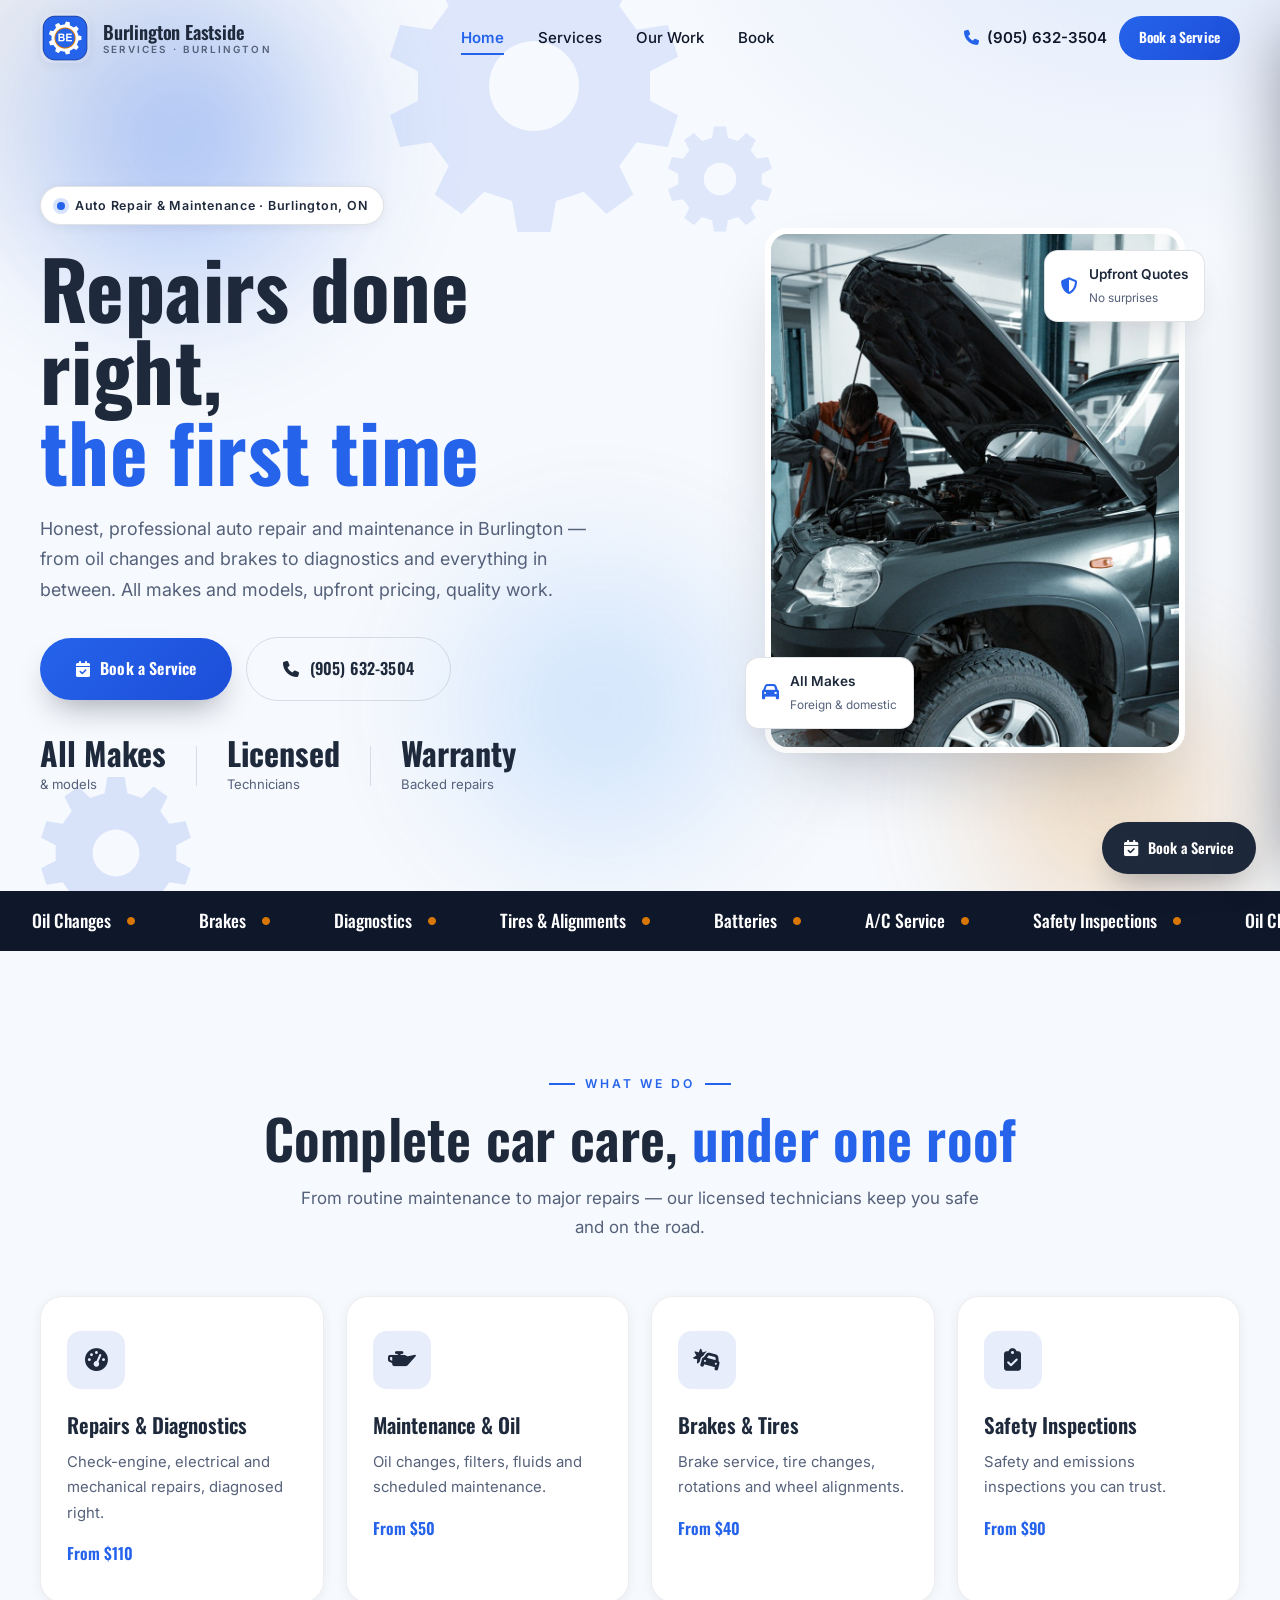
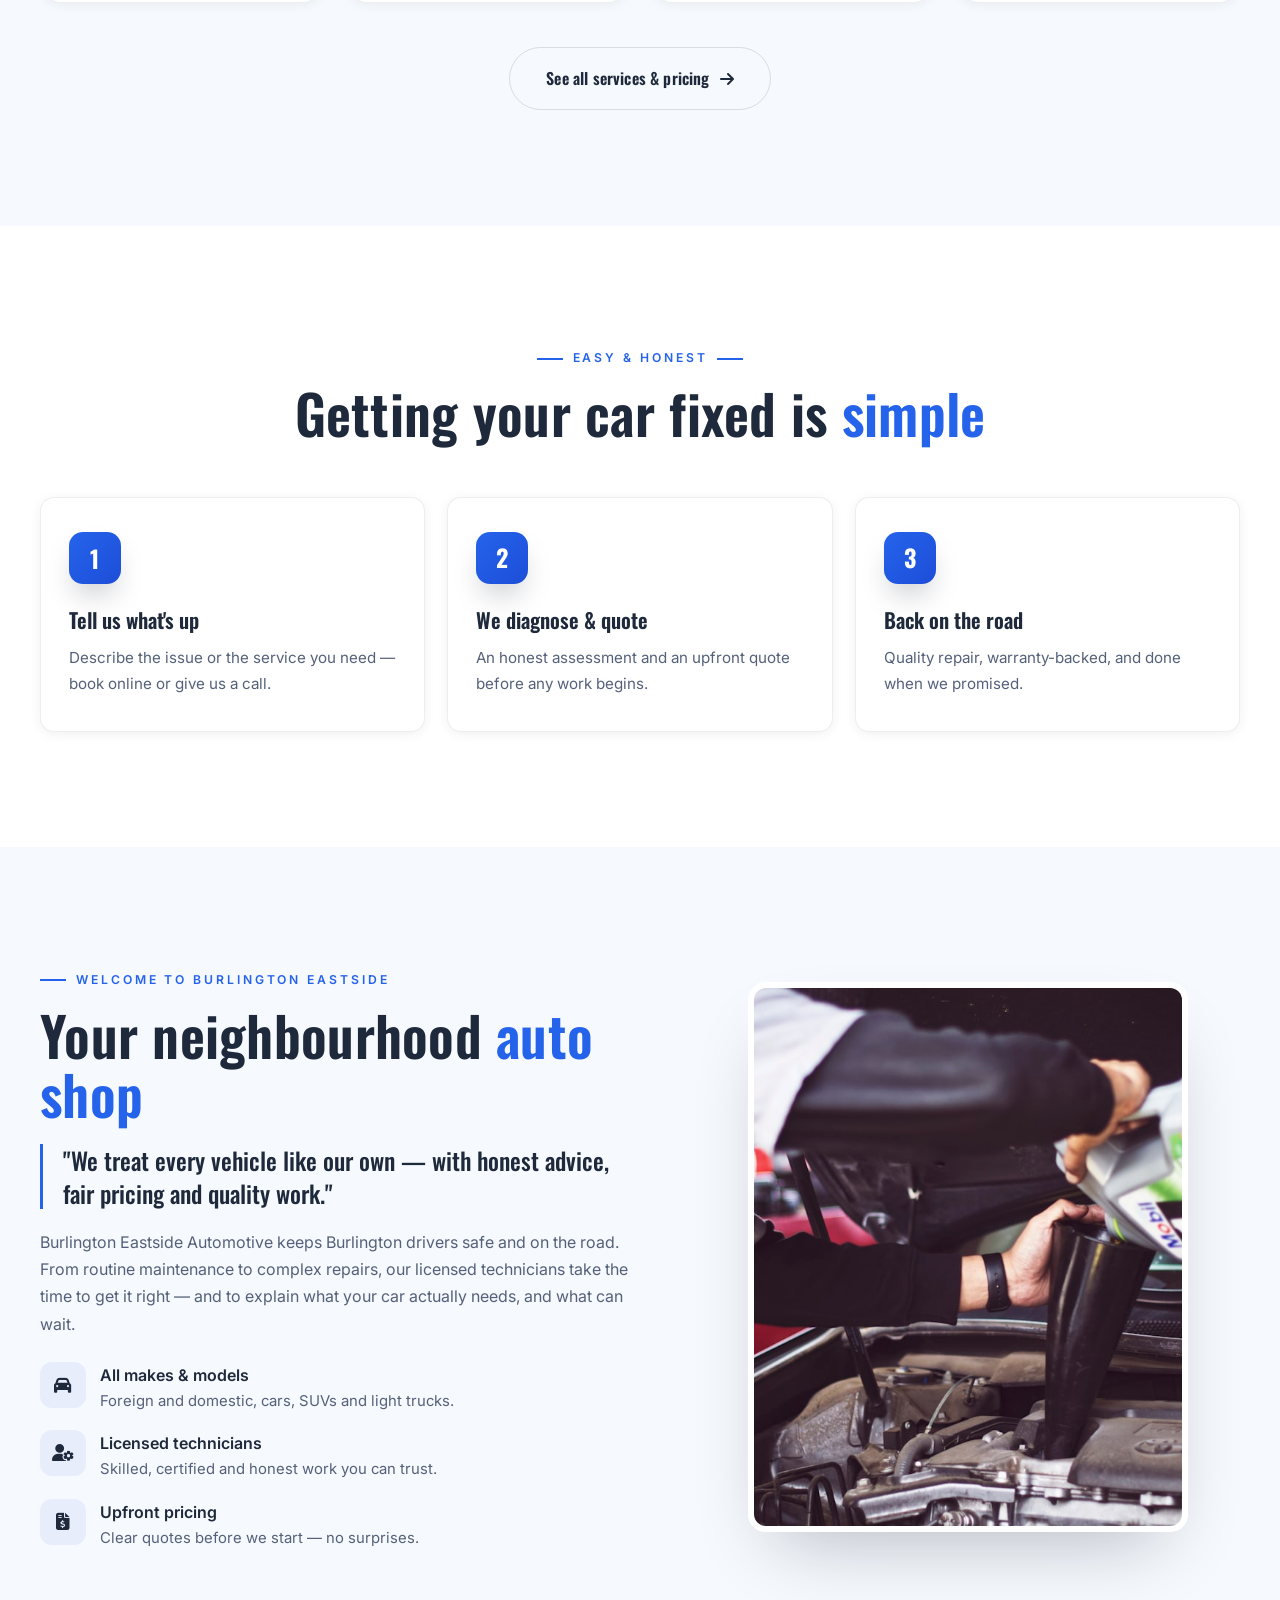
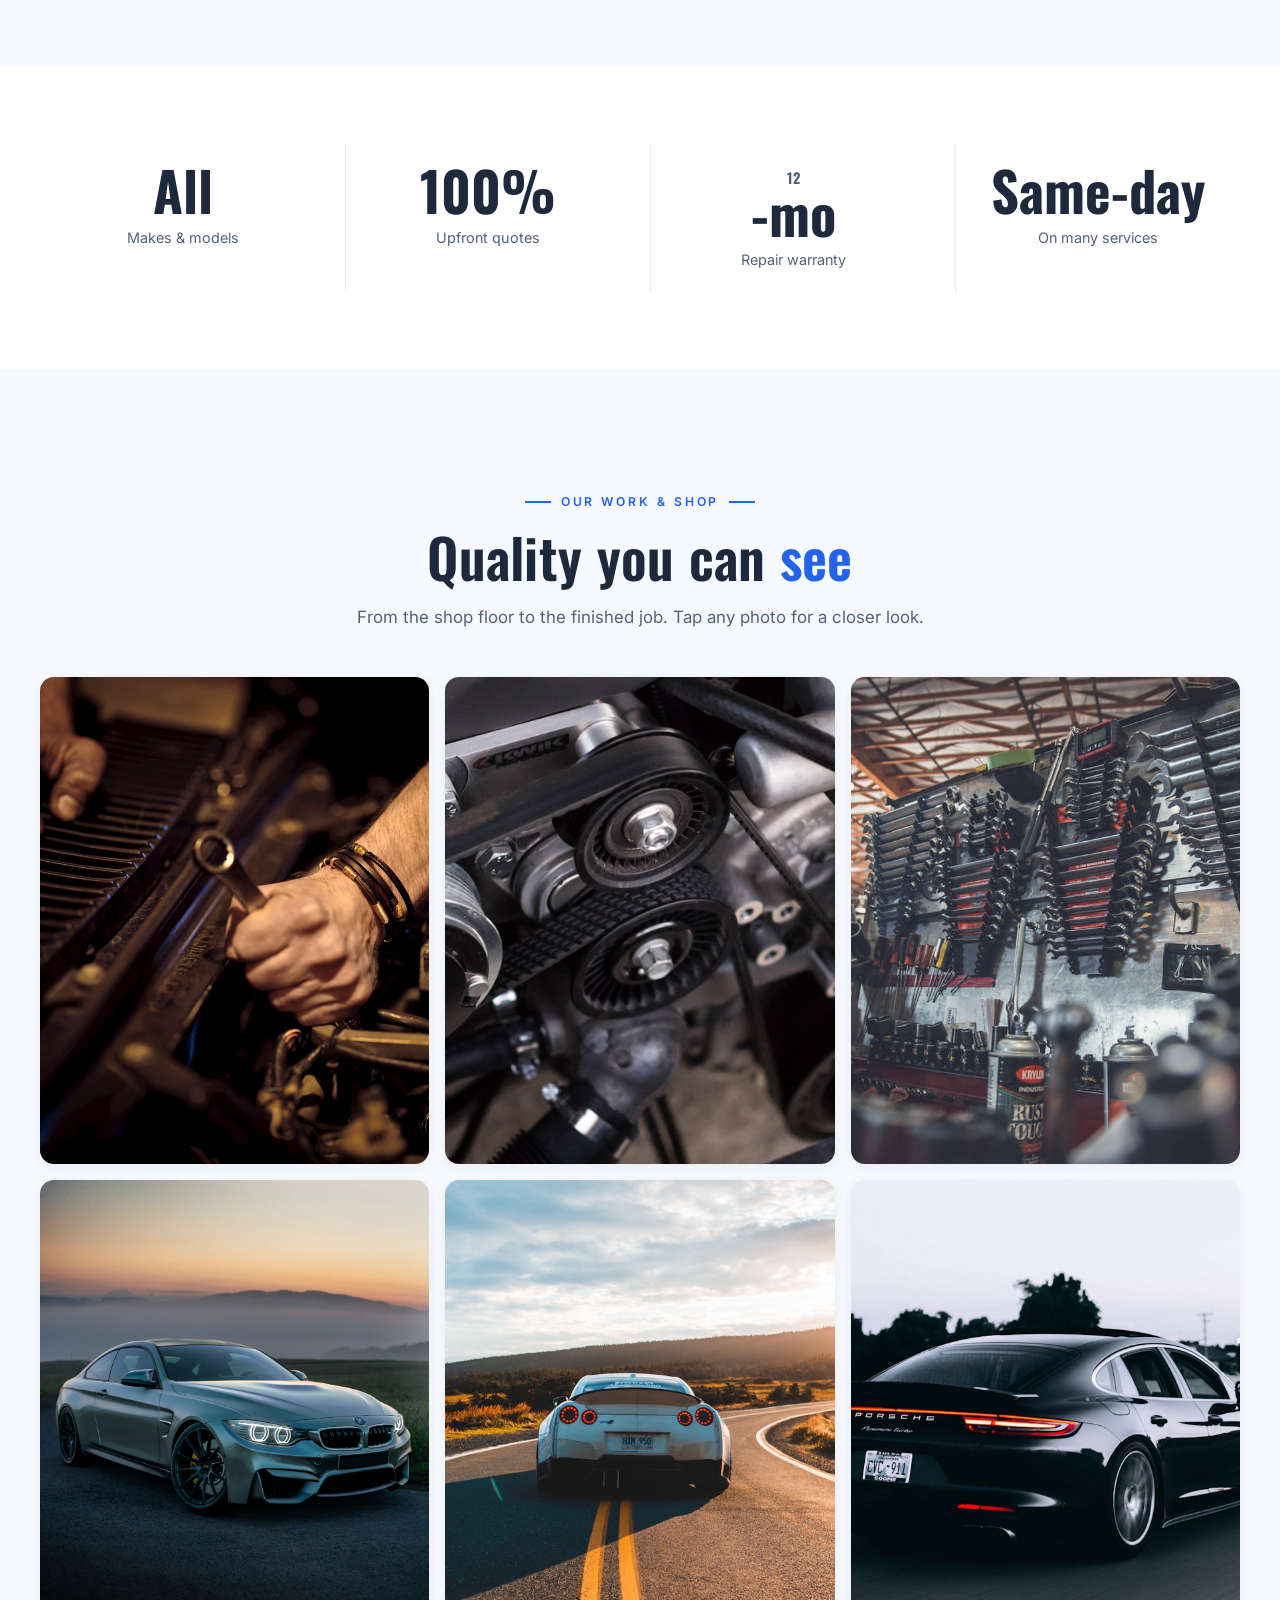
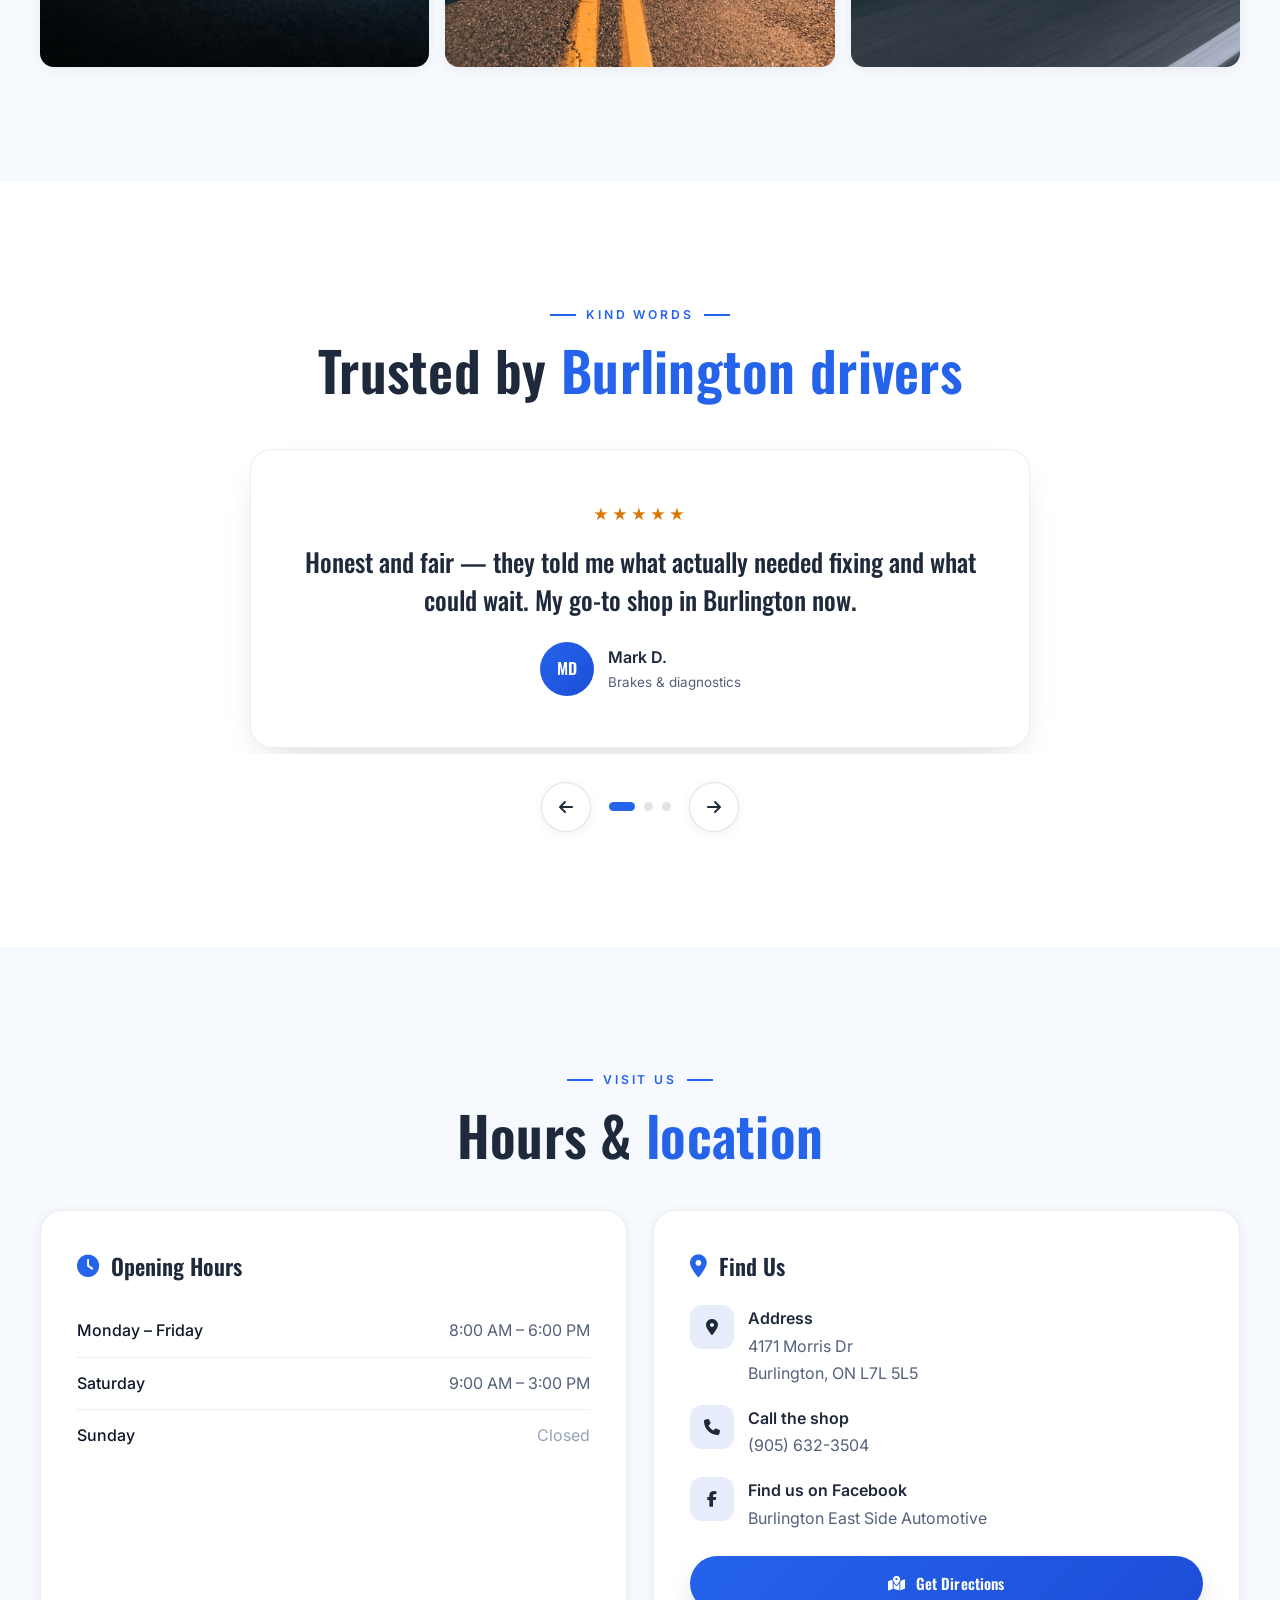
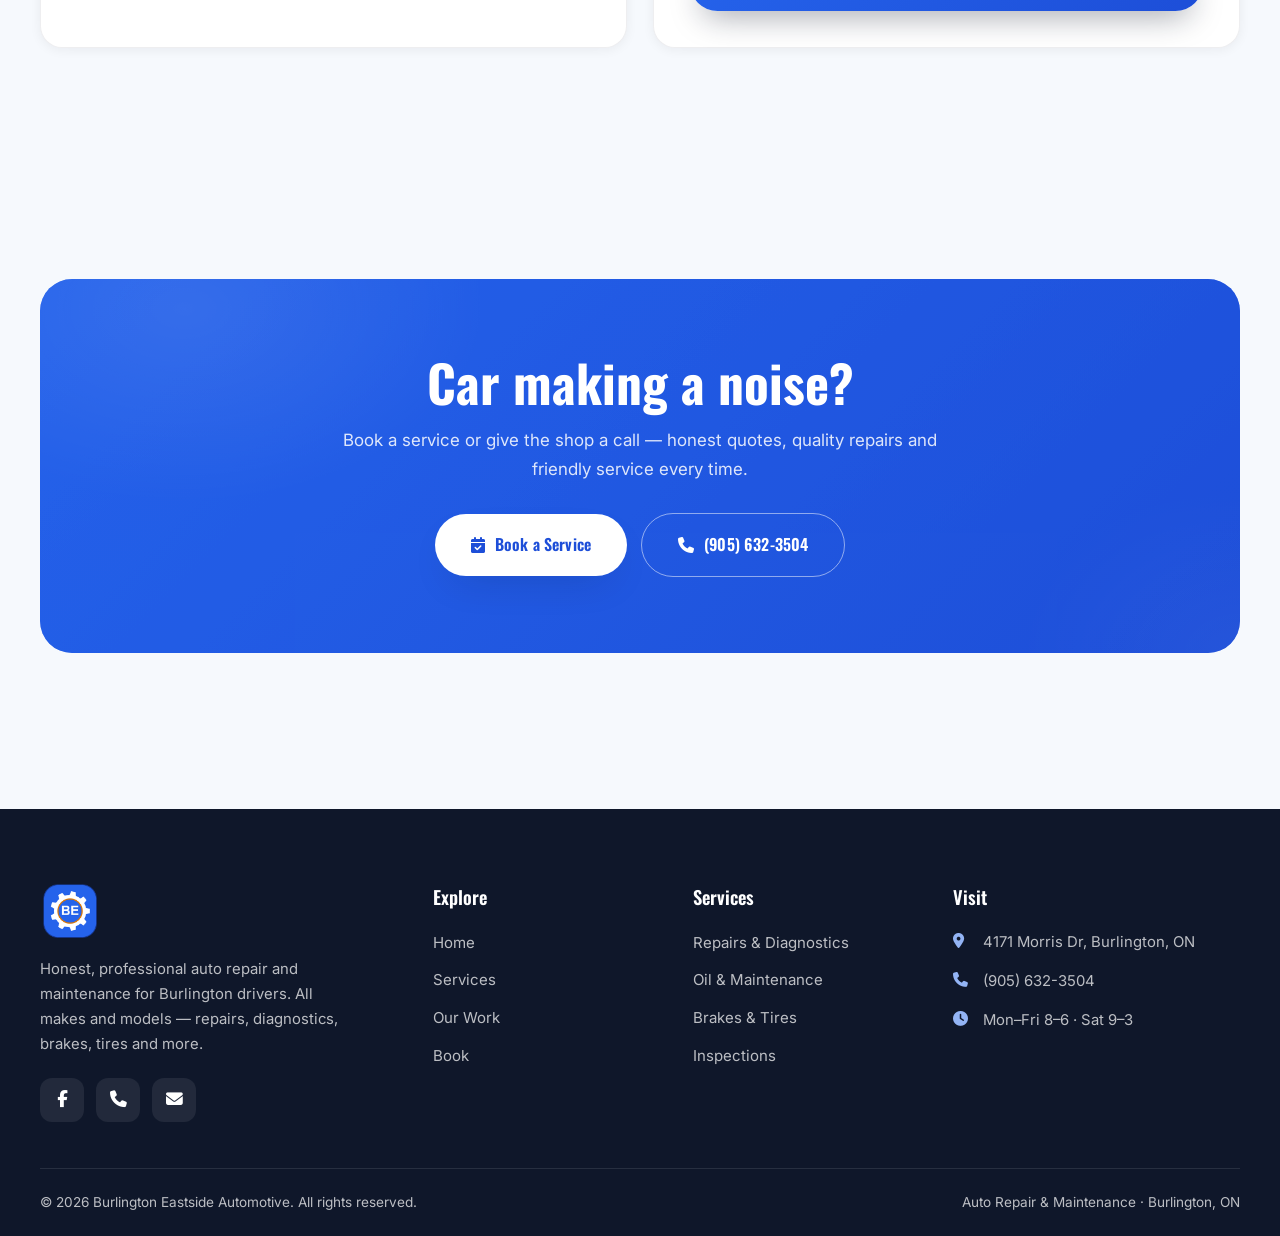
==== index.html @ 75ba28bd "Burlington-Eastside-Automotive: website (CSS animation + ambient background)" ====
<!DOCTYPE html>
<html lang="en">
<head>
  <meta charset="UTF-8" />
  <meta name="viewport" content="width=device-width, initial-scale=1.0" />
  <title>Burlington Eastside Automotive | Auto Repair &amp; Maintenance in Burlington, ON</title>
  <meta name="description" content="Burlington Eastside Automotive — honest, professional auto repair and maintenance in Burlington, ON. Oil changes, brakes, diagnostics, tires, alignments and more. All makes & models. Call (905) 632-3504." />
  <meta name="theme-color" content="#2563EB" />
  <meta property="og:type" content="website" />
  <meta property="og:site_name" content="Burlington Eastside Automotive" />
  <meta property="og:title" content="Burlington Eastside Automotive | Auto Repair in Burlington, ON" />
  <meta property="og:description" content="Honest auto repair & maintenance in Burlington — repairs, diagnostics, brakes, tires and more. All makes & models." />

  <link rel="icon" type="image/svg+xml" href="assets/favicon.svg" />
  <link rel="preconnect" href="https://fonts.googleapis.com" />
  <link rel="preconnect" href="https://fonts.gstatic.com" crossorigin />
  <link href="https://fonts.googleapis.com/css2?family=Oswald:wght@500;600;700&family=Inter:wght@400;500;600&display=swap" rel="stylesheet" />
  <link rel="stylesheet" href="https://cdnjs.cloudflare.com/ajax/libs/font-awesome/6.5.1/css/all.min.css" />
  <link rel="stylesheet" href="css/styles.css" />

  <script type="application/ld+json">
  {
    "@context": "https://schema.org",
    "@type": "AutoRepair",
    "name": "Burlington Eastside Automotive",
    "description": "Honest, professional auto repair and maintenance in Burlington — repairs, diagnostics, brakes, tires, oil changes and more. All makes & models.",
    "priceRange": "$$",
    "telephone": "+1-905-632-3504",
    "email": "info@burlingtoneastsideauto.ca",
    "address": { "@type": "PostalAddress", "streetAddress": "4171 Morris Dr", "addressLocality": "Burlington", "addressRegion": "ON", "postalCode": "L7L 5L5", "addressCountry": "CA" },
    "areaServed": "Burlington",
    "sameAs": ["https://www.facebook.com/p/Burlington-East-Side-Automotive-100069459742204/"]
  }
  </script>
</head>
<body>

  <!-- ============ HEADER ============ -->
  <header class="site-header" id="header">
    <div class="container nav">
      <a href="index.html" class="brand" aria-label="Burlington Eastside Automotive home">
        <img src="assets/logo-mark.png" alt="Burlington Eastside Automotive" class="brand-logo" />
        <span class="brand-name"><b>Burlington Eastside</b><small>Services · Burlington</small></span>
      </a>
      <nav class="nav-links" aria-label="Primary">
        <a href="index.html" class="active">Home</a>
        <a href="services.html">Services</a>
        <a href="index.html#gallery">Our Work</a>
        <a href="book.html">Book</a>
      </nav>
      <div class="nav-actions">
        <a href="tel:+19056323504" class="nav-phone"><i class="fa-solid fa-phone"></i> (905) 632-3504</a>
        <a href="book.html#quote" class="btn btn--sm">Book a Service</a>
        <button class="menu-toggle" id="menuToggle" aria-label="Open menu"><i class="fa-solid fa-bars"></i></button>
      </div>
    </div>
  </header>

  <!-- ============ MOBILE DRAWER ============ -->
  <div class="scrim" id="scrim"></div>
  <aside class="mobile-drawer" id="drawer" aria-label="Mobile menu">
    <div class="drawer-head">
      <img src="assets/logo-mark.png" alt="Burlington Eastside Automotive" style="height:44px;border-radius:10px" />
      <button class="drawer-close" id="drawerClose" aria-label="Close menu"><i class="fa-solid fa-xmark"></i></button>
    </div>
    <nav>
      <a href="index.html" class="active">Home <i class="fa-solid fa-chevron-right"></i></a>
      <a href="services.html">Services <i class="fa-solid fa-chevron-right"></i></a>
      <a href="index.html#gallery">Our Work <i class="fa-solid fa-chevron-right"></i></a>
      <a href="book.html">Book <i class="fa-solid fa-chevron-right"></i></a>
    </nav>
    <div class="drawer-cta">
      <a href="book.html#quote" class="btn btn--block">Book a Service</a>
      <a href="tel:+19056323504" class="btn btn--ghost btn--block"><i class="fa-solid fa-phone"></i> Call the Shop</a>
    </div>
    <div class="drawer-contact">
      <a href="tel:+19056323504"><i class="fa-solid fa-phone"></i> (905) 632-3504</a>
      <span><i class="fa-solid fa-location-dot"></i> 4171 Morris Dr, Burlington</span>
    </div>
  </aside>

  <!-- ============ HERO ============ -->
  <section class="hero">
    <div class="hero-bg" aria-hidden="true">
      <span class="ambient-blob b1"></span>
      <span class="ambient-blob b2"></span>
      <span class="ambient-blob b3"></span>
      <img class="ambient-gear g1" data-spin="20" src="assets/gear.svg" alt="" />
      <img class="ambient-gear g2" data-spin="-14" src="assets/gear.svg" alt="" />
      <img class="ambient-gear g3" data-spin="11" src="assets/gear.svg" alt="" />
    </div>
    <div class="container hero-grid">
      <div class="hero-content">
        <span class="hero-badge reveal"><span class="dot"></span> Auto Repair &amp; Maintenance · Burlington, ON</span>
        <h1 class="hero-title reveal d1">Repairs done right,<br/><em>the first time</em></h1>
        <p class="hero-sub reveal d2">Honest, professional auto repair and maintenance in Burlington — from oil changes and brakes to diagnostics and everything in between. All makes and models, upfront pricing, quality work.</p>
        <div class="hero-ctas reveal d3">
          <a href="book.html#quote" class="btn btn--lg"><i class="fa-solid fa-calendar-check"></i> Book a Service</a>
          <a href="tel:+19056323504" class="btn btn--ghost btn--lg"><i class="fa-solid fa-phone"></i> (905) 632-3504</a>
        </div>
        <div class="hero-meta reveal d4">
          <div class="m"><b>All Makes</b><span>&amp; models</span></div>
          <div class="divider"></div>
          <div class="m"><b>Licensed</b><span>Technicians</span></div>
          <div class="divider"></div>
          <div class="m"><b>Warranty</b><span>Backed repairs</span></div>
        </div>
      </div>
      <div class="hero-visual" id="heroVisual">
        <div class="hero-photo-wrap">
          <div class="hero-photo"><img src="assets/photos/hero.jpg" alt="Technician servicing a vehicle at Burlington Eastside Automotive" data-zoom /></div>
          <div class="hero-tag t1"><i class="fa-solid fa-shield-halved"></i><div><b>Upfront Quotes</b><small>No surprises</small></div></div>
          <div class="hero-tag t2"><i class="fa-solid fa-car"></i><div><b>All Makes</b><small>Foreign &amp; domestic</small></div></div>
        </div>
      </div>
    </div>
  </section>

  <!-- ============ MARQUEE ============ -->
  <div class="marquee" aria-hidden="true">
    <div class="marquee-track">
      <span class="marquee-item">Oil Changes <i class="fa-solid fa-circle"></i></span>
      <span class="marquee-item">Brakes <i class="fa-solid fa-circle"></i></span>
      <span class="marquee-item">Diagnostics <i class="fa-solid fa-circle"></i></span>
      <span class="marquee-item">Tires &amp; Alignments <i class="fa-solid fa-circle"></i></span>
      <span class="marquee-item">Batteries <i class="fa-solid fa-circle"></i></span>
      <span class="marquee-item">A/C Service <i class="fa-solid fa-circle"></i></span>
      <span class="marquee-item">Safety Inspections <i class="fa-solid fa-circle"></i></span>
      <span class="marquee-item">Oil Changes <i class="fa-solid fa-circle"></i></span>
      <span class="marquee-item">Brakes <i class="fa-solid fa-circle"></i></span>
      <span class="marquee-item">Diagnostics <i class="fa-solid fa-circle"></i></span>
      <span class="marquee-item">Tires &amp; Alignments <i class="fa-solid fa-circle"></i></span>
      <span class="marquee-item">Batteries <i class="fa-solid fa-circle"></i></span>
      <span class="marquee-item">A/C Service <i class="fa-solid fa-circle"></i></span>
      <span class="marquee-item">Safety Inspections <i class="fa-solid fa-circle"></i></span>
    </div>
  </div>

  <!-- ============ SERVICES TEASER ============ -->
  <section class="section" id="services">
    <div class="container center">
      <span class="eyebrow eyebrow--center reveal">What We Do</span>
      <h2 class="section-title reveal d1">Complete car care, <em>under one roof</em></h2>
      <p class="section-lead reveal d2">From routine maintenance to major repairs — our licensed technicians keep you safe and on the road.</p>
    </div>
    <div class="container">
      <div class="feat-grid">
        <div class="feat-card reveal d1"><div class="ic"><i class="fa-solid fa-gauge-high"></i></div><h3>Repairs &amp; Diagnostics</h3><p>Check-engine, electrical and mechanical repairs, diagnosed right.</p><span class="from">From $110</span></div>
        <div class="feat-card reveal d2"><div class="ic"><i class="fa-solid fa-oil-can"></i></div><h3>Maintenance &amp; Oil</h3><p>Oil changes, filters, fluids and scheduled maintenance.</p><span class="from">From $50</span></div>
        <div class="feat-card reveal d3"><div class="ic"><i class="fa-solid fa-car-burst"></i></div><h3>Brakes &amp; Tires</h3><p>Brake service, tire changes, rotations and wheel alignments.</p><span class="from">From $40</span></div>
        <div class="feat-card reveal d4"><div class="ic"><i class="fa-solid fa-clipboard-check"></i></div><h3>Safety Inspections</h3><p>Safety and emissions inspections you can trust.</p><span class="from">From $90</span></div>
      </div>
      <div class="center" style="margin-top:44px"><a href="services.html" class="btn btn--ghost btn--lg reveal">See all services &amp; pricing <i class="fa-solid fa-arrow-right"></i></a></div>
    </div>
  </section>

  <!-- ============ HOW IT WORKS ============ -->
  <section class="section section--alt" id="how">
    <div class="container center">
      <span class="eyebrow eyebrow--center reveal">Easy &amp; Honest</span>
      <h2 class="section-title reveal d1">Getting your car fixed is <em>simple</em></h2>
    </div>
    <div class="container">
      <div class="steps">
        <div class="step reveal d1"><div class="step-num">1</div><h3>Tell us what's up</h3><p>Describe the issue or the service you need — book online or give us a call.</p></div>
        <div class="step reveal d2"><div class="step-num">2</div><h3>We diagnose &amp; quote</h3><p>An honest assessment and an upfront quote before any work begins.</p></div>
        <div class="step reveal d3"><div class="step-num">3</div><h3>Back on the road</h3><p>Quality repair, warranty-backed, and done when we promised.</p></div>
      </div>
    </div>
  </section>

  <!-- ============ ABOUT ============ -->
  <section class="section" id="about">
    <div class="container story-grid">
      <div class="story-text">
        <span class="eyebrow reveal">Welcome To Burlington Eastside</span>
        <h2 class="section-title reveal d1">Your neighbourhood <em>auto shop</em></h2>
        <p class="story-quote reveal d2">"We treat every vehicle like our own — with honest advice, fair pricing and quality work."</p>
        <p class="reveal d2" style="color:var(--ink-soft)">Burlington Eastside Automotive keeps Burlington drivers safe and on the road. From routine maintenance to complex repairs, our licensed technicians take the time to get it right — and to explain what your car actually needs, and what can wait.</p>
        <div class="story-features">
          <div class="story-feature reveal d1"><span class="ic"><i class="fa-solid fa-car"></i></span><div><b>All makes &amp; models</b><p>Foreign and domestic, cars, SUVs and light trucks.</p></div></div>
          <div class="story-feature reveal d2"><span class="ic"><i class="fa-solid fa-user-gear"></i></span><div><b>Licensed technicians</b><p>Skilled, certified and honest work you can trust.</p></div></div>
          <div class="story-feature reveal d3"><span class="ic"><i class="fa-solid fa-file-invoice-dollar"></i></span><div><b>Upfront pricing</b><p>Clear quotes before we start — no surprises.</p></div></div>
        </div>
      </div>
      <div class="story-collage reveal-scale">
        <div class="story-media"><img src="assets/photos/about.jpg" alt="Oil and fluid service at Burlington Eastside" data-parallax="22" /></div>
      </div>
    </div>
  </section>

  <!-- ============ TRUST STATS ============ -->
  <section class="section--tight section--alt">
    <div class="container">
      <div class="stats">
        <div class="stat reveal d1"><b>All</b><span>Makes &amp; models</span></div>
        <div class="stat reveal d2"><b>100%</b><span>Upfront quotes</span></div>
        <div class="stat reveal d3"><b><span data-count="12">0</span>-mo</b><span>Repair warranty</span></div>
        <div class="stat reveal d4"><b>Same-day</b><span>On many services</span></div>
      </div>
    </div>
  </section>

  <!-- ============ GALLERY ============ -->
  <section class="section" id="gallery">
    <div class="container center">
      <span class="eyebrow eyebrow--center reveal">Our Work &amp; Shop</span>
      <h2 class="section-title reveal d1">Quality you can <em>see</em></h2>
      <p class="section-lead reveal d2">From the shop floor to the finished job. Tap any photo for a closer look.</p>
    </div>
    <div class="container">
      <div class="gallery reveal">
        <div class="gal-item" data-cap="Repairs &amp; service done right"><img src="assets/photos/g1.jpg" alt="Mechanic repairing an engine" /><span class="gal-cap">Repairs &amp; Service</span></div>
        <div class="gal-item" data-cap="Precision diagnostics"><img src="assets/photos/g2.jpg" alt="Engine diagnostics" /><span class="gal-cap">Diagnostics</span></div>
        <div class="gal-item" data-cap="Quality parts &amp; components"><img src="assets/photos/g3.jpg" alt="Auto parts" /><span class="gal-cap">Quality Parts</span></div>
        <div class="gal-item" data-cap="Ready for pickup"><img src="assets/photos/g4.jpg" alt="Serviced car ready for pickup" /><span class="gal-cap">Ready for Pickup</span></div>
        <div class="gal-item" data-cap="Back on the road, safely"><img src="assets/photos/g5.jpg" alt="Car back on the road" /><span class="gal-cap">Back on the Road</span></div>
        <div class="gal-item" data-cap="All makes &amp; models welcome"><img src="assets/photos/g6.jpg" alt="Serviced vehicle" /><span class="gal-cap">All Makes &amp; Models</span></div>
      </div>
    </div>
  </section>

  <!-- ============ TESTIMONIALS ============ -->
  <section class="section section--alt testimonials" id="reviews">
    <div class="container center">
      <span class="eyebrow eyebrow--center reveal">Kind Words</span>
      <h2 class="section-title reveal d1">Trusted by <em>Burlington drivers</em></h2>
    </div>
    <div class="container">
      <div class="tst-viewport">
        <div class="tst-track" id="tstTrack">
          <div class="tst-slide"><div class="tst-card">
            <div class="tst-stars">★★★★★</div>
            <p class="tst-text">Honest and fair — they told me what actually needed fixing and what could wait. My go-to shop in Burlington now.</p>
            <div class="tst-author"><div class="tst-avatar">MD</div><div class="who"><b>Mark D.</b><span>Brakes &amp; diagnostics</span></div></div>
          </div></div>
          <div class="tst-slide"><div class="tst-card">
            <div class="tst-stars">★★★★★</div>
            <p class="tst-text">Fast, professional and reasonably priced. Fixed my brakes the same day and explained everything clearly. Highly recommend Baje.</p>
            <div class="tst-author"><div class="tst-avatar">PS</div><div class="who"><b>Priya S.</b><span>Brake service</span></div></div>
          </div></div>
          <div class="tst-slide"><div class="tst-card">
            <div class="tst-stars">★★★★★</div>
            <p class="tst-text">Finally a mechanic I trust. Clear quotes, quality work and no surprises on the bill. Won't take my car anywhere else.</p>
            <div class="tst-author"><div class="tst-avatar">TR</div><div class="who"><b>Tom R.</b><span>Maintenance</span></div></div>
          </div></div>
        </div>
      </div>
      <div class="tst-controls">
        <button class="tst-arrow" id="tstPrev" aria-label="Previous review"><i class="fa-solid fa-arrow-left"></i></button>
        <div class="tst-dots" id="tstDots"></div>
        <button class="tst-arrow" id="tstNext" aria-label="Next review"><i class="fa-solid fa-arrow-right"></i></button>
      </div>
    </div>
  </section>

  <!-- ============ HOURS & LOCATION ============ -->
  <section class="section" id="visit">
    <div class="container center">
      <span class="eyebrow eyebrow--center reveal">Visit Us</span>
      <h2 class="section-title reveal d1">Hours &amp; <em>location</em></h2>
    </div>
    <div class="container">
      <div class="hours-grid">
        <div class="hours-card reveal">
          <h3><i class="fa-solid fa-clock"></i> Opening Hours</h3>
          <div class="hours-row"><span class="d">Monday – Friday</span><span class="h">8:00 AM – 6:00 PM</span></div>
          <div class="hours-row"><span class="d">Saturday</span><span class="h">9:00 AM – 3:00 PM</span></div>
          <div class="hours-row"><span class="d">Sunday</span><span class="h closed">Closed</span></div>
        </div>
        <div class="hours-card reveal d1">
          <h3><i class="fa-solid fa-location-dot"></i> Find Us</h3>
          <div class="info-list">
            <div class="info-row"><span class="ic"><i class="fa-solid fa-location-dot"></i></span><div><b>Address</b><span>4171 Morris Dr<br/>Burlington, ON L7L 5L5</span></div></div>
            <div class="info-row"><span class="ic"><i class="fa-solid fa-phone"></i></span><div><b>Call the shop</b><a href="tel:+19056323504">(905) 632-3504</a></div></div>
            <div class="info-row"><span class="ic"><i class="fa-brands fa-facebook-f"></i></span><div><b>Find us on Facebook</b><a href="https://www.facebook.com/p/Burlington-East-Side-Automotive-100069459742204/" target="_blank" rel="noopener">Burlington East Side Automotive</a></div></div>
          </div>
          <a href="https://www.google.com/maps/search/?api=1&query=4171+Morris+Dr+Burlington+ON" target="_blank" rel="noopener" class="btn btn--block" style="margin-top:24px"><i class="fa-solid fa-map-location-dot"></i> Get Directions</a>
        </div>
      </div>
    </div>
  </section>

  <!-- ============ CTA ============ -->
  <section class="section">
    <div class="container">
      <div class="cta-band reveal-scale">
        <h2>Car making a noise?</h2>
        <p>Book a service or give the shop a call — honest quotes, quality repairs and friendly service every time.</p>
        <div class="hero-ctas">
          <a href="book.html#quote" class="btn btn--white btn--lg"><i class="fa-solid fa-calendar-check"></i> Book a Service</a>
          <a href="tel:+19056323504" class="btn btn--ghost btn--lg" style="border-color:rgba(255,255,255,0.5);color:#fff"><i class="fa-solid fa-phone"></i> (905) 632-3504</a>
        </div>
      </div>
    </div>
  </section>

  <!-- ============ FOOTER ============ -->
  <footer class="footer">
    <div class="container">
      <div class="footer-top">
        <div class="footer-brand">
          <img src="assets/logo-mark.png" alt="Burlington Eastside Automotive" class="brand-logo-f" />
          <p>Honest, professional auto repair and maintenance for Burlington drivers. All makes and models — repairs, diagnostics, brakes, tires and more.</p>
          <div class="footer-social">
            <a href="https://www.facebook.com/p/Burlington-East-Side-Automotive-100069459742204/" target="_blank" rel="noopener" aria-label="Facebook"><i class="fa-brands fa-facebook-f"></i></a>
            <a href="tel:+19056323504" aria-label="Phone"><i class="fa-solid fa-phone"></i></a>
            <a href="mailto:info@burlingtoneastsideauto.ca" aria-label="Email"><i class="fa-solid fa-envelope"></i></a>
          </div>
        </div>
        <div>
          <h4>Explore</h4>
          <div class="footer-links"><a href="index.html">Home</a><a href="services.html">Services</a><a href="index.html#gallery">Our Work</a><a href="book.html">Book</a></div>
        </div>
        <div>
          <h4>Services</h4>
          <div class="footer-links"><a href="services.html">Repairs &amp; Diagnostics</a><a href="services.html">Oil &amp; Maintenance</a><a href="services.html">Brakes &amp; Tires</a><a href="services.html">Inspections</a></div>
        </div>
        <div>
          <h4>Visit</h4>
          <div class="footer-contact">
            <span><i class="fa-solid fa-location-dot"></i> 4171 Morris Dr, Burlington, ON</span>
            <a href="tel:+19056323504"><i class="fa-solid fa-phone"></i> (905) 632-3504</a>
            <span><i class="fa-solid fa-clock"></i> Mon–Fri 8–6 · Sat 9–3</span>
          </div>
        </div>
      </div>
      <div class="footer-bottom">
        <span>© <span data-year>2026</span> Burlington Eastside Automotive. All rights reserved.</span>
        <span>Auto Repair &amp; Maintenance · Burlington, ON</span>
      </div>
    </div>
  </footer>

  <!-- ============ LIGHTBOX ============ -->
  <div class="lightbox" id="lightbox" aria-hidden="true">
    <button class="lightbox-close" id="lbClose" aria-label="Close"><i class="fa-solid fa-xmark"></i></button>
    <button class="lightbox-nav prev" id="lbPrev" aria-label="Previous"><i class="fa-solid fa-chevron-left"></i></button>
    <button class="lightbox-nav next" id="lbNext" aria-label="Next"><i class="fa-solid fa-chevron-right"></i></button>
    <div><img id="lbImg" src="assets/photos/g1.jpg" alt="" /><div class="lightbox-cap" id="lbCap"></div></div>
  </div>

  <a href="book.html#quote" class="fab-cta" aria-label="Book a service"><i class="fa-solid fa-calendar-check"></i><span>Book a Service</span></a>
  <button class="to-top" id="toTop" aria-label="Back to top"><i class="fa-solid fa-arrow-up"></i></button>

  <script src="js/main.js"></script>
</body>
</html>
---- css/styles.css ----
/* ============================================================
   JAY'S HAIR CUT — Beauty & Barber (Burlington, ON)
   Clean navy & white design system — all pages
   ============================================================ */

:root {
  --bg: #F6F9FD;
  --bg-2: #FFFFFF;
  --surface: #FFFFFF;
  --surface-2: #EEF2F9;
  --line: rgba(15,23,42,0.12);
  --line-2: rgba(15,23,42,0.07);

  --navy: #1E293B;
  --navy-deep: #0F172A;
  --navy-bright: #2563EB;
  --navy-soft: #E7EDFB;
  --navy-grad: linear-gradient(135deg, #2563EB, #1D4ED8);

  --accent: #D97706; /* subtle brass for stars/premium touches */

  --white: #FFFFFF;
  --ink: #0F172A;
  --ink-soft: #55617A;

  --shadow-sm: 0 2px 12px rgba(15,23,42,0.06);
  --shadow-md: 0 16px 40px -18px rgba(15,23,42,0.22);
  --shadow-lg: 0 34px 72px -30px rgba(15,23,42,0.30);
  --shadow-navy: 0 16px 32px -12px rgba(15,23,42,0.4);

  --r-sm: 8px;
  --r-md: 14px;
  --r-lg: 22px;
  --r-xl: 32px;

  --font-display: "Poppins", system-ui, sans-serif;
  --font-body: "Inter", system-ui, -apple-system, sans-serif;

  --container: 1200px;
  --ease: cubic-bezier(0.22, 1, 0.36, 1);
}

*, *::before, *::after { box-sizing: border-box; margin: 0; padding: 0; }
html { scroll-behavior: smooth; -webkit-text-size-adjust: 100%; scroll-padding-top: 100px; }
body { font-family: var(--font-body); color: var(--ink); background: var(--bg); line-height: 1.7; overflow-x: hidden; -webkit-font-smoothing: antialiased; }
img, svg { display: block; max-width: 100%; }
a { color: inherit; text-decoration: none; }
button { font-family: inherit; cursor: pointer; border: none; background: none; }
ul { list-style: none; }
input, textarea, select, button { font-family: inherit; font-size: 1rem; color: inherit; }
::selection { background: var(--navy); color: #fff; }

body::before {
  content: ""; position: fixed; inset: 0; z-index: -2;
  background:
    radial-gradient(900px 620px at 90% -10%, rgba(37,99,235,0.10), transparent 55%),
    radial-gradient(720px 500px at 0% 2%, rgba(15,23,42,0.05), transparent 55%),
    var(--bg);
}

/* Layout */
.container { width: min(100% - 44px, var(--container)); margin-inline: auto; }
.section { padding: clamp(72px, 9vw, 132px) 0; position: relative; }
.section--tight { padding: clamp(50px, 6vw, 88px) 0; }
.section--alt { background: var(--bg-2); }
.center { text-align: center; }

/* Type helpers */
.eyebrow { display: inline-flex; align-items: center; gap: 10px; font-size: 0.76rem; font-weight: 600; letter-spacing: 0.24em; text-transform: uppercase; color: var(--navy-bright); }
.eyebrow::before { content: ""; width: 26px; height: 2px; background: var(--navy-bright); }
.eyebrow--center { justify-content: center; }
.eyebrow--center::after { content: ""; width: 26px; height: 2px; background: var(--navy-bright); }
.section-title { font-family: var(--font-display); font-weight: 600; letter-spacing: -0.01em; color: var(--navy); font-size: clamp(2.1rem, 4.6vw, 3.4rem); line-height: 1.1; margin: 14px 0 0; }
.section-title em { font-style: normal; color: var(--navy-bright); }
.section-lead { max-width: 62ch; margin-top: 16px; color: var(--ink-soft); font-size: 1.06rem; }
.center .section-lead { margin-inline: auto; }
.text-accent { color: var(--navy-bright); }

/* Buttons */
.btn { --bg: var(--navy); --fg: #fff; position: relative; display: inline-flex; align-items: center; justify-content: center; gap: 10px; padding: 15px 30px; border-radius: 100px; font-family: var(--font-display); font-weight: 600; font-size: 0.94rem; letter-spacing: 0.01em; background: var(--bg); color: var(--fg); box-shadow: var(--shadow-navy); transition: transform 0.35s var(--ease), box-shadow 0.35s var(--ease), background 0.3s; overflow: hidden; isolation: isolate; }
.btn::after { content: ""; position: absolute; inset: 0; z-index: -1; background: linear-gradient(120deg, transparent 30%, rgba(255,255,255,0.25) 50%, transparent 70%); transform: translateX(-120%); transition: transform 0.6s var(--ease); }
.btn:hover { transform: translateY(-3px); box-shadow: 0 24px 40px -14px rgba(15,23,42,0.5); }
.btn:hover::after { transform: translateX(120%); }
.btn--ghost { --bg: transparent; --fg: var(--navy); box-shadow: none; border: 1.5px solid var(--line); }
.btn--ghost:hover { background: var(--navy-soft); border-color: var(--navy); }
.btn--white { --bg: #fff; --fg: var(--navy); box-shadow: var(--shadow-md); }
.btn--lg { padding: 17px 36px; font-size: 1rem; }
.btn--sm { padding: 10px 20px; font-size: 0.86rem; box-shadow: none; }
.btn--block { width: 100%; }
.link-arrow { display: inline-flex; align-items: center; gap: 8px; font-weight: 600; color: var(--navy-bright); }
.link-arrow i { transition: transform 0.3s var(--ease); }
.link-arrow:hover i { transform: translateX(5px); }

/* ============ HEADER ============ */
.site-header { position: fixed; top: 0; left: 0; right: 0; z-index: 100; transition: transform 0.4s var(--ease), background 0.4s, box-shadow 0.4s, backdrop-filter 0.4s; }
.site-header.scrolled { background: rgba(255,255,255,0.85); backdrop-filter: blur(16px) saturate(1.3); box-shadow: 0 6px 26px -18px rgba(15,23,42,0.4); border-bottom: 1px solid var(--line-2); }
.site-header.hidden { transform: translateY(-100%); }
.nav { display: flex; align-items: center; justify-content: space-between; gap: 20px; padding: 13px 0; }
.brand { display: flex; align-items: center; gap: 13px; }
.brand-logo { height: 46px; width: auto; border-radius: 6px; transition: transform 0.4s var(--ease); box-shadow: var(--shadow-sm); }
.brand:hover .brand-logo { transform: scale(1.05); }
.brand-name { display: flex; flex-direction: column; line-height: 1.05; }
.brand-name b { font-family: var(--font-display); font-weight: 600; font-size: 1.16rem; color: var(--navy); letter-spacing: -0.01em; }
.brand-name small { font-size: 0.62rem; font-weight: 600; letter-spacing: 0.22em; text-transform: uppercase; color: var(--ink-soft); margin-top: 3px; }

.nav-links { display: flex; align-items: center; gap: 2px; }
.nav-links a { position: relative; padding: 9px 16px; border-radius: 100px; font-weight: 500; color: var(--ink); font-size: 0.94rem; transition: color 0.25s; }
.nav-links a::after { content: ""; position: absolute; left: 16px; right: 16px; bottom: 5px; height: 2px; background: var(--navy-bright); transform: scaleX(0); transform-origin: left; transition: transform 0.3s var(--ease); }
.nav-links a:hover { color: var(--navy-bright); } .nav-links a:hover::after, .nav-links a.active::after { transform: scaleX(1); }
.nav-links a.active { color: var(--navy-bright); font-weight: 600; }
.nav-actions { display: flex; align-items: center; gap: 12px; }
.nav-phone { display: inline-flex; align-items: center; gap: 8px; font-weight: 600; color: var(--ink); font-size: 0.94rem; }
.nav-phone i { color: var(--navy-bright); }
.nav-phone:hover { color: var(--navy-bright); }
.menu-toggle { display: none; width: 46px; height: 46px; border-radius: 10px; background: var(--navy); color: #fff; font-size: 1.15rem; align-items: center; justify-content: center; box-shadow: var(--shadow-navy); }

.mobile-drawer { position: fixed; inset: 0 0 0 auto; width: min(86vw, 360px); z-index: 200; background: var(--surface); transform: translateX(100%); transition: transform 0.5s var(--ease); padding: 26px; display: flex; flex-direction: column; gap: 8px; box-shadow: -30px 0 60px -30px rgba(15,23,42,0.4); overflow-y: auto; }
.mobile-drawer.open { transform: translateX(0); }
.drawer-head { display: flex; align-items: center; justify-content: space-between; margin-bottom: 18px; }
.drawer-close { width: 44px; height: 44px; border-radius: 10px; background: var(--surface-2); color: var(--ink); font-size: 1.2rem; }
.mobile-drawer nav a { display: flex; align-items: center; justify-content: space-between; padding: 15px 16px; border-radius: 10px; font-size: 1.15rem; font-weight: 500; font-family: var(--font-display); border-bottom: 1px solid var(--line-2); color: var(--ink); }
.mobile-drawer nav a:hover, .mobile-drawer nav a.active { background: var(--navy-soft); color: var(--navy); }
.drawer-cta { margin-top: 20px; display: flex; flex-direction: column; gap: 12px; }
.drawer-contact { margin-top: 18px; font-size: 0.92rem; color: var(--ink-soft); display: grid; gap: 10px; }
.drawer-contact a { display: inline-flex; align-items: center; gap: 10px; }
.drawer-contact i { color: var(--navy-bright); width: 18px; }
.scrim { position: fixed; inset: 0; z-index: 150; background: rgba(15,23,42,0.4); opacity: 0; visibility: hidden; transition: opacity 0.4s, visibility 0.4s; backdrop-filter: blur(2px); }
.scrim.show { opacity: 1; visibility: visible; }

/* ============ HERO ============ */
.hero { position: relative; padding: clamp(130px, 16vw, 186px) 0 clamp(60px, 8vw, 96px); overflow: hidden; }
.hero-grid { display: grid; grid-template-columns: 1.08fr 0.92fr; gap: 46px; align-items: center; }
.hero-badge { display: inline-flex; align-items: center; gap: 10px; padding: 8px 16px; background: var(--surface); border: 1px solid var(--line); border-radius: 100px; font-size: 0.78rem; font-weight: 600; letter-spacing: 0.06em; color: var(--navy); box-shadow: var(--shadow-sm); }
.hero-badge .dot { width: 8px; height: 8px; border-radius: 50%; background: var(--navy-bright); box-shadow: 0 0 0 4px rgba(37,99,235,0.18); animation: pulse 2s infinite; }
@keyframes pulse { 0%,100% { box-shadow: 0 0 0 4px rgba(37,99,235,0.2); } 50% { box-shadow: 0 0 0 8px rgba(37,99,235,0); } }
.hero-title { font-family: var(--font-display); font-weight: 700; color: var(--navy); font-size: clamp(2.8rem, 6.4vw, 5rem); line-height: 1.02; letter-spacing: -0.02em; margin: 22px 0 0; }
.hero-title em { font-style: normal; color: var(--navy-bright); }
.hero-sub { margin-top: 22px; max-width: 52ch; font-size: 1.12rem; color: var(--ink-soft); }
.hero-ctas { margin-top: 32px; display: flex; flex-wrap: wrap; gap: 14px; align-items: center; }
.hero-meta { margin-top: 36px; display: flex; gap: 30px; flex-wrap: wrap; align-items: center; }
.hero-meta .m b { font-family: var(--font-display); font-size: 2rem; color: var(--navy); line-height: 1; display: block; font-weight: 700; }
.hero-meta .m span { font-size: 0.82rem; color: var(--ink-soft); margin-top: 4px; display: block; }
.hero-meta .divider { width: 1px; height: 40px; background: var(--line); }

.hero-visual { position: relative; display: grid; place-items: center; min-height: 460px; }
.hero-visual::before { content: ""; position: absolute; width: 74%; height: 74%; border-radius: 50%; background: radial-gradient(circle, rgba(37,99,235,0.16), transparent 66%); filter: blur(50px); }
.hero-photo-wrap { position: relative; width: min(420px, 100%); }
.hero-photo { position: relative; border-radius: 22px; overflow: hidden; border: 6px solid #fff; box-shadow: var(--shadow-lg); aspect-ratio: 4 / 5; }
.hero-photo img { width: 100%; height: 100%; object-fit: cover; }
.hero-tag { position: absolute; z-index: 3; display: flex; align-items: center; gap: 11px; background: #fff; border: 1px solid var(--line); padding: 12px 16px; border-radius: 14px; box-shadow: var(--shadow-md); font-size: 0.85rem; }
.hero-tag i { color: var(--navy-bright); font-size: 1.05rem; }
.hero-tag .stars { color: var(--accent); letter-spacing: 1px; }
.hero-tag b { color: var(--navy); font-weight: 600; display: block; }
.hero-tag small { color: var(--ink-soft); font-size: 0.74rem; }
.hero-tag.t1 { top: 22px; right: -20px; }
.hero-tag.t2 { bottom: 24px; left: -20px; }

/* ============ MARQUEE ============ */
.marquee { background: var(--navy); color: #fff; overflow: hidden; }
.marquee-track { display: flex; width: max-content; animation: marquee 32s linear infinite; }
.marquee:hover .marquee-track { animation-play-state: paused; }
.marquee-item { display: inline-flex; align-items: center; gap: 16px; padding: 15px 32px; font-family: var(--font-display); font-weight: 500; font-size: 1.1rem; white-space: nowrap; }
.marquee-item i { font-size: 0.5rem; color: var(--accent); }
@keyframes marquee { to { transform: translateX(-50%); } }

/* ============ FEATURE / SERVICE CARDS ============ */
.feat-grid { display: grid; grid-template-columns: repeat(4, 1fr); gap: 22px; margin-top: 54px; }
.feat-card { background: var(--surface); border: 1px solid var(--line-2); border-radius: var(--r-lg); padding: 34px 26px; box-shadow: var(--shadow-sm); transition: transform 0.4s var(--ease), box-shadow 0.4s; }
.feat-card:hover { transform: translateY(-8px); box-shadow: var(--shadow-md); }
.feat-card .ic { width: 58px; height: 58px; border-radius: 14px; display: grid; place-items: center; font-size: 1.4rem; background: var(--navy-soft); color: var(--navy); margin-bottom: 18px; }
.feat-card h3 { font-family: var(--font-display); font-size: 1.3rem; font-weight: 600; color: var(--navy); }
.feat-card p { color: var(--ink-soft); font-size: 0.93rem; margin-top: 8px; }
.feat-card .from { display: inline-block; margin-top: 14px; font-family: var(--font-display); color: var(--navy-bright); font-weight: 600; }

/* ============ STEPS ============ */
.steps { display: grid; grid-template-columns: repeat(3, 1fr); gap: 22px; margin-top: 54px; }
.step { background: var(--surface); border-radius: var(--r-md); padding: 34px 28px; border: 1px solid var(--line-2); box-shadow: var(--shadow-sm); position: relative; transition: transform 0.4s var(--ease), box-shadow 0.4s; }
.step:hover { transform: translateY(-6px); box-shadow: var(--shadow-md); }
.step-num { width: 52px; height: 52px; border-radius: 14px; display: grid; place-items: center; font-family: var(--font-display); font-size: 1.5rem; font-weight: 700; background: var(--navy-grad); color: #fff; margin-bottom: 18px; box-shadow: var(--shadow-navy); }
.step h3 { font-family: var(--font-display); font-size: 1.3rem; font-weight: 600; color: var(--navy); }
.step p { color: var(--ink-soft); font-size: 0.95rem; margin-top: 8px; }

/* ============ STORY / ABOUT ============ */
.story-grid { display: grid; grid-template-columns: 1.05fr 0.95fr; gap: 56px; align-items: center; }
.story-media { position: relative; width: min(440px, 100%); margin-inline: auto; border-radius: 18px; overflow: hidden; border: 6px solid #fff; box-shadow: var(--shadow-lg); aspect-ratio: 4 / 5; }
.story-media img { width: 100%; height: 100%; object-fit: cover; }
.story-quote { font-family: var(--font-display); font-weight: 500; font-size: 1.5rem; line-height: 1.35; color: var(--navy); margin: 20px 0; padding-left: 20px; border-left: 3px solid var(--navy-bright); }
.story-features { display: grid; gap: 16px; margin-top: 24px; }
.story-feature { display: flex; gap: 14px; align-items: flex-start; }
.story-feature .ic { flex: 0 0 auto; width: 46px; height: 46px; border-radius: 12px; display: grid; place-items: center; background: var(--navy-soft); color: var(--navy); font-size: 1.1rem; }
.story-feature b { font-weight: 600; color: var(--navy); }
.story-feature p { color: var(--ink-soft); font-size: 0.93rem; }

/* ============ STATS ============ */
.stats { display: grid; grid-template-columns: repeat(4, 1fr); gap: 20px; }
.stat { text-align: center; padding: 20px; border-left: 1px solid var(--line-2); }
.stat:first-child { border-left: none; }
.stat b { font-family: var(--font-display); font-weight: 700; display: block; font-size: clamp(2.4rem, 5vw, 3.4rem); line-height: 1; color: var(--navy); }
.stat span { color: var(--ink-soft); margin-top: 8px; display: block; font-size: 0.9rem; }

/* ============ GALLERY ============ */
.gallery { display: grid; grid-template-columns: repeat(3, 1fr); gap: 16px; margin-top: 46px; }
.gal-item { position: relative; aspect-ratio: 4 / 5; border-radius: var(--r-md); overflow: hidden; cursor: pointer; background: var(--surface-2); box-shadow: var(--shadow-sm); }
.gal-item img { width: 100%; height: 100%; object-fit: cover; transition: transform 0.6s var(--ease); }
.gal-item::after { content: "\f00e"; font-family: "Font Awesome 6 Free"; font-weight: 900; position: absolute; inset: 0; display: grid; place-items: center; color: #fff; background: linear-gradient(160deg, rgba(15,23,42,0), rgba(15,23,42,0.6)); opacity: 0; transition: opacity 0.4s; font-size: 1.3rem; }
.gal-item:hover::after { opacity: 1; } .gal-item:hover img { transform: scale(1.07); }
.gal-cap { position: absolute; left: 14px; bottom: 12px; z-index: 2; color: #fff; font-weight: 500; font-size: 0.85rem; opacity: 0; transform: translateY(8px); transition: opacity 0.4s, transform 0.4s; text-shadow: 0 2px 8px rgba(0,0,0,0.6); }
.gal-item:hover .gal-cap { opacity: 1; transform: translateY(0); }
.lightbox { position: fixed; inset: 0; z-index: 300; background: rgba(15,23,42,0.9); display: grid; place-items: center; padding: 30px; opacity: 0; visibility: hidden; transition: opacity 0.35s, visibility 0.35s; backdrop-filter: blur(6px); }
.lightbox.show { opacity: 1; visibility: visible; }
.lightbox img { max-width: min(84vw, 460px); max-height: 80vh; border-radius: 8px; animation: popIn 0.4s var(--ease); border: 4px solid #fff; }
.lightbox-cap { color: #fff; font-family: var(--font-display); font-size: 1.2rem; margin-top: 18px; text-align: center; }
.lightbox-close { position: absolute; top: 24px; right: 26px; width: 50px; height: 50px; border-radius: 50%; background: rgba(255,255,255,0.15); color: #fff; font-size: 1.3rem; }
.lightbox-nav { position: absolute; top: 50%; transform: translateY(-50%); width: 54px; height: 54px; border-radius: 50%; background: rgba(255,255,255,0.15); color: #fff; font-size: 1.3rem; display: grid; place-items: center; }
.lightbox-nav.prev { left: 20px; } .lightbox-nav.next { right: 20px; }
@keyframes popIn { from { transform: scale(0.9); opacity: 0; } to { transform: scale(1); opacity: 1; } }

/* ============ PRICE LIST ============ */
.price-wrap { display: grid; grid-template-columns: 1fr 1fr; gap: 20px 56px; margin-top: 46px; }
.price-cat { background: var(--surface); border: 1px solid var(--line-2); border-radius: var(--r-lg); padding: 30px; box-shadow: var(--shadow-sm); }
.price-cat h3 { font-family: var(--font-display); font-size: 1.35rem; font-weight: 600; color: var(--navy); display: flex; align-items: center; gap: 12px; margin-bottom: 8px; }
.price-cat h3 i { color: var(--navy-bright); font-size: 1rem; }
.price-row { display: flex; align-items: baseline; gap: 10px; padding: 15px 0; border-bottom: 1px solid var(--line-2); }
.price-row:last-child { border-bottom: none; }
.price-row .nm { color: var(--ink); font-weight: 500; }
.price-row .nm small { display: block; color: var(--ink-soft); font-weight: 400; font-size: 0.82rem; margin-top: 2px; }
.price-row .dots { flex: 1; border-bottom: 1px dotted rgba(15,23,42,0.25); transform: translateY(-4px); }
.price-row .pr { font-family: var(--font-display); color: var(--navy-bright); font-weight: 600; font-size: 1.2rem; white-space: nowrap; }

/* ============ TESTIMONIALS ============ */
.testimonials { position: relative; }
.tst-viewport { overflow: hidden; margin-top: 44px; }
.tst-track { display: flex; transition: transform 0.6s var(--ease); }
.tst-slide { flex: 0 0 100%; padding: 6px; }
.tst-card { background: var(--surface); border-radius: var(--r-lg); padding: clamp(32px, 4vw, 54px); border: 1px solid var(--line-2); box-shadow: var(--shadow-md); text-align: center; max-width: 780px; margin-inline: auto; }
.tst-stars { color: var(--accent); font-size: 0.95rem; letter-spacing: 3px; margin-bottom: 16px; }
.tst-text { font-family: var(--font-display); font-weight: 500; font-size: clamp(1.2rem, 2.4vw, 1.6rem); line-height: 1.45; color: var(--navy); }
.tst-author { margin-top: 24px; display: flex; align-items: center; justify-content: center; gap: 14px; }
.tst-avatar { width: 54px; height: 54px; border-radius: 50%; display: grid; place-items: center; font-family: var(--font-display); font-weight: 600; color: #fff; background: var(--navy-grad); }
.tst-author .who { text-align: left; }
.tst-author b { font-weight: 600; color: var(--navy); }
.tst-author span { display: block; font-size: 0.84rem; color: var(--ink-soft); }
.tst-controls { display: flex; align-items: center; justify-content: center; gap: 18px; margin-top: 28px; }
.tst-arrow { width: 50px; height: 50px; border-radius: 50%; background: var(--surface); color: var(--navy); display: grid; place-items: center; box-shadow: var(--shadow-sm); border: 1px solid var(--line); transition: background 0.25s, transform 0.25s, color 0.25s; }
.tst-arrow:hover { background: var(--navy); color: #fff; transform: scale(1.08); }
.tst-dots { display: flex; gap: 9px; }
.tst-dot { width: 9px; height: 9px; border-radius: 50%; background: var(--line); transition: all 0.3s; }
.tst-dot.active { background: var(--navy-bright); width: 26px; border-radius: 6px; }

/* ============ HOURS / LOCATION ============ */
.hours-grid { display: grid; grid-template-columns: 1fr 1fr; gap: 26px; margin-top: 46px; }
.hours-card { background: var(--surface); border: 1px solid var(--line-2); border-radius: var(--r-lg); padding: 36px; box-shadow: var(--shadow-sm); }
.hours-card h3 { font-family: var(--font-display); font-size: 1.4rem; font-weight: 600; color: var(--navy); display: flex; align-items: center; gap: 12px; margin-bottom: 20px; }
.hours-card h3 i { color: var(--navy-bright); }
.hours-row { display: flex; justify-content: space-between; padding: 12px 0; border-bottom: 1px solid var(--line-2); }
.hours-row:last-child { border-bottom: none; }
.hours-row .d { color: var(--ink); font-weight: 500; }
.hours-row .h { color: var(--ink-soft); }
.hours-row .closed { color: #94A3B8; }
.info-list { display: grid; gap: 18px; }
.info-row { display: flex; gap: 14px; align-items: flex-start; }
.info-row .ic { flex: 0 0 auto; width: 44px; height: 44px; border-radius: 12px; display: grid; place-items: center; background: var(--navy-soft); color: var(--navy); }
.info-row b { color: var(--navy); display: block; font-weight: 600; }
.info-row a, .info-row span { color: var(--ink-soft); }
.info-row a:hover { color: var(--navy-bright); }

/* ============ CTA ============ */
.cta-band { background: var(--navy-grad); border-radius: var(--r-xl); padding: clamp(46px, 6vw, 78px); position: relative; overflow: hidden; text-align: center; }
.cta-band::before { content: ""; position: absolute; inset: 0; opacity: 0.5; background: radial-gradient(500px 320px at 12% 8%, rgba(255,255,255,0.16), transparent 60%), radial-gradient(420px 300px at 100% 100%, rgba(255,255,255,0.08), transparent 55%); }
.cta-band > * { position: relative; }
.cta-band h2 { font-family: var(--font-display); font-size: clamp(2.1rem, 4.4vw, 3.2rem); font-weight: 700; line-height: 1.06; color: #fff; }
.cta-band h2 em { font-style: normal; color: #fff; opacity: 0.75; }
.cta-band p { max-width: 54ch; margin: 16px auto 0; color: rgba(255,255,255,0.85); font-size: 1.06rem; }
.cta-band .hero-ctas { justify-content: center; margin-top: 30px; }

/* ============ FOOTER ============ */
.footer { background: var(--navy-deep); color: rgba(255,255,255,0.72); padding-top: 72px; margin-top: 40px; }
.footer-top { display: grid; grid-template-columns: 1.6fr 1fr 1fr 1.3fr; gap: 40px; padding-bottom: 46px; border-bottom: 1px solid rgba(255,255,255,0.1); }
.footer h4 { color: #fff; font-family: var(--font-display); font-size: 1.15rem; margin-bottom: 18px; font-weight: 600; }
.footer-brand .brand-logo-f { height: 64px; border-radius: 8px; }
.footer-brand p { margin-top: 16px; max-width: 34ch; font-size: 0.93rem; }
.footer-links { display: grid; gap: 12px; }
.footer-links a { font-size: 0.94rem; transition: color 0.25s, padding-left 0.25s; }
.footer-links a:hover { color: #fff; padding-left: 5px; }
.footer-contact { display: grid; gap: 14px; font-size: 0.93rem; }
.footer-contact a, .footer-contact span { display: flex; gap: 12px; align-items: flex-start; }
.footer-contact i { color: #93B4F5; width: 18px; margin-top: 4px; }
.footer-social { display: flex; gap: 12px; margin-top: 20px; }
.footer-social a { width: 44px; height: 44px; border-radius: 12px; background: rgba(255,255,255,0.08); display: grid; place-items: center; color: #fff; font-size: 1.05rem; transition: background 0.3s, transform 0.3s; }
.footer-social a:hover { background: var(--navy-bright); transform: translateY(-4px); }
.footer-bottom { display: flex; align-items: center; justify-content: space-between; gap: 16px; padding: 22px 0; flex-wrap: wrap; font-size: 0.85rem; }
.footer-bottom a:hover { color: #fff; }

/* ============ FLOATING / TOAST ============ */
.fab-cta { position: fixed; bottom: 26px; right: 24px; z-index: 90; display: inline-flex; align-items: center; gap: 10px; padding: 14px 22px; border-radius: 100px; background: var(--navy); color: #fff; font-family: var(--font-display); font-weight: 600; font-size: 0.9rem; box-shadow: var(--shadow-navy); transition: transform 0.3s var(--ease), box-shadow 0.3s; }
.fab-cta i { font-size: 1.02rem; }
.fab-cta:hover { transform: translateY(-3px); box-shadow: 0 22px 40px -14px rgba(15,23,42,0.55); }
@media (max-width: 560px) { .fab-cta span { display: none; } .fab-cta { padding: 16px; } }
.to-top { position: fixed; bottom: 26px; left: 24px; z-index: 90; width: 50px; height: 50px; border-radius: 50%; background: #fff; border: 1px solid var(--line); color: var(--navy); display: grid; place-items: center; font-size: 1.05rem; box-shadow: var(--shadow-sm); opacity: 0; visibility: hidden; transform: translateY(14px); transition: opacity 0.35s, transform 0.35s, visibility 0.35s; }
.to-top.show { opacity: 1; visibility: visible; transform: translateY(0); }
.toast-wrap { position: fixed; bottom: 26px; left: 50%; transform: translateX(-50%); z-index: 400; display: grid; gap: 10px; width: min(92vw, 400px); }
.toast { background: var(--navy); color: #fff; padding: 15px 18px; border-radius: 12px; display: flex; align-items: center; gap: 12px; box-shadow: var(--shadow-lg); transform: translateY(20px); opacity: 0; transition: transform 0.4s var(--ease), opacity 0.4s; border-left: 3px solid #93B4F5; }
.toast.show { transform: translateY(0); opacity: 1; }
.toast i { color: #93B4F5; font-size: 1.15rem; }

/* ============ PAGE HERO ============ */
.page-hero { padding: clamp(140px, 15vw, 190px) 0 clamp(40px, 5vw, 64px); text-align: center; position: relative; overflow: hidden; }
.page-hero h1 { font-family: var(--font-display); font-weight: 700; color: var(--navy); font-size: clamp(2.6rem, 6vw, 4.4rem); line-height: 1.04; letter-spacing: -0.02em; margin-top: 14px; }
.page-hero p { max-width: 60ch; margin: 18px auto 0; color: var(--ink-soft); font-size: 1.1rem; }
.breadcrumbs { display: inline-flex; gap: 8px; font-size: 0.82rem; color: var(--ink-soft); }
.breadcrumbs a:hover { color: var(--navy-bright); }

/* ============ BOOKING FORM ============ */
.quote-wrap { display: grid; grid-template-columns: 1fr 1.2fr; gap: 40px; align-items: stretch; }
.quote-side { background: var(--navy-grad); border-radius: var(--r-lg); padding: clamp(30px, 4vw, 46px); position: relative; overflow: hidden; display: flex; flex-direction: column; color: #fff; }
.quote-side::after { content: ""; position: absolute; inset: 0; background: radial-gradient(400px 300px at 100% 0%, rgba(255,255,255,0.14), transparent 60%); }
.quote-side > * { position: relative; }
.quote-side h2 { font-family: var(--font-display); font-size: clamp(1.9rem, 3vw, 2.5rem); font-weight: 700; line-height: 1.1; color: #fff; }
.quote-side p { margin-top: 14px; color: rgba(255,255,255,0.85); }
.quote-benefits { display: grid; gap: 16px; margin-top: 28px; }
.quote-benefit { display: flex; gap: 14px; align-items: flex-start; }
.quote-benefit i { width: 40px; height: 40px; border-radius: 10px; background: rgba(255,255,255,0.12); display: grid; place-items: center; color: #fff; flex: 0 0 auto; }
.quote-benefit b { display: block; color: #fff; font-weight: 600; }
.quote-benefit span { font-size: 0.9rem; color: rgba(255,255,255,0.8); }
.quote-live { margin-top: auto; padding-top: 26px; }
.quote-live-card { background: rgba(255,255,255,0.12); border: 1px solid rgba(255,255,255,0.2); border-radius: var(--r-md); padding: 22px; }
.quote-live-card .label { font-size: 0.76rem; letter-spacing: 0.14em; text-transform: uppercase; color: rgba(255,255,255,0.8); }
.quote-live-card .est { font-family: var(--font-display); font-size: 2.6rem; font-weight: 700; line-height: 1; margin: 8px 0 4px; color: #fff; }
.quote-live-card small { color: rgba(255,255,255,0.8); font-size: 0.84rem; }
.quote-form { background: var(--surface); border-radius: var(--r-lg); border: 1px solid var(--line-2); box-shadow: var(--shadow-md); padding: clamp(26px, 3.5vw, 40px); }
.stepper { display: flex; align-items: center; gap: 8px; margin-bottom: 28px; }
.stepper .st { display: flex; align-items: center; gap: 8px; flex: 1; }
.stepper .st .n { width: 32px; height: 32px; border-radius: 50%; display: grid; place-items: center; font-family: var(--font-display); font-weight: 700; font-size: 0.9rem; background: var(--surface-2); color: var(--ink-soft); flex: 0 0 auto; transition: all 0.35s; }
.stepper .st .t { font-size: 0.82rem; font-weight: 600; color: var(--ink-soft); }
.stepper .st .bar { flex: 1; height: 2px; border-radius: 2px; background: var(--line); }
.stepper .st.active .n, .stepper .st.done .n { background: var(--navy); color: #fff; }
.stepper .st.active .t, .stepper .st.done .t { color: var(--navy); }
.stepper .st.done .bar { background: var(--navy); }
.fstep { display: none; animation: fade 0.4s var(--ease); }
.fstep.active { display: block; }
@keyframes fade { from { opacity: 0; transform: translateY(10px); } to { opacity: 1; transform: translateY(0); } }
.field { margin-bottom: 18px; }
.field label { display: block; font-weight: 500; font-size: 0.92rem; margin-bottom: 8px; color: var(--ink); }
.field label .req { color: var(--navy-bright); }
.field input, .field textarea, .field select { width: 100%; padding: 13px 15px; border-radius: 10px; border: 1.5px solid var(--line); background: #fff; color: var(--ink); transition: border 0.25s, box-shadow 0.25s; }
.field input::placeholder, .field textarea::placeholder { color: #94A3B8; }
.field input:focus, .field textarea:focus, .field select:focus { outline: none; border-color: var(--navy-bright); box-shadow: 0 0 0 4px rgba(37,99,235,0.12); }
.field textarea { resize: vertical; min-height: 90px; }
.field-row { display: grid; grid-template-columns: 1fr 1fr; gap: 16px; }
.hp { position: absolute; left: -9999px; opacity: 0; height: 0; }
.chip-select { display: flex; flex-wrap: wrap; gap: 10px; }
.chip-opt { position: relative; }
.chip-opt input { position: absolute; opacity: 0; inset: 0; cursor: pointer; }
.chip-opt span { display: inline-flex; align-items: center; gap: 8px; padding: 10px 16px; border-radius: 100px; border: 1.5px solid var(--line); background: #fff; color: var(--ink); font-weight: 500; font-size: 0.9rem; transition: all 0.25s; cursor: pointer; }
.chip-opt input:checked + span { background: var(--navy); color: #fff; border-color: var(--navy); }
.chip-opt input:focus-visible + span { box-shadow: 0 0 0 4px rgba(37,99,235,0.2); }
.form-nav { display: flex; justify-content: space-between; gap: 12px; margin-top: 26px; }
.form-nav .btn--ghost.hidden { visibility: hidden; }
.form-success { display: none; text-align: center; padding: 20px 10px; animation: fade 0.5s var(--ease); }
.form-success.show { display: block; }
.form-success .check { width: 84px; height: 84px; margin: 0 auto 18px; border-radius: 50%; background: var(--navy-grad); color: #fff; display: grid; place-items: center; font-size: 2.2rem; animation: popIn 0.5s var(--ease); box-shadow: var(--shadow-navy); }
.form-success h3 { font-family: var(--font-display); font-size: 1.9rem; font-weight: 700; color: var(--navy); }
.form-success p { color: var(--ink-soft); margin: 10px auto 22px; max-width: 42ch; }

/* ============ FAQ ============ */
.faq { max-width: 820px; margin: 44px auto 0; display: grid; gap: 14px; }
.faq-item { background: var(--surface); border: 1px solid var(--line-2); border-radius: var(--r-md); overflow: hidden; box-shadow: var(--shadow-sm); transition: box-shadow 0.3s; }
.faq-item.open { box-shadow: var(--shadow-md); }
.faq-q { width: 100%; text-align: left; padding: 22px 24px; display: flex; align-items: center; justify-content: space-between; gap: 16px; font-weight: 600; font-size: 1.1rem; font-family: var(--font-display); color: var(--navy); }
.faq-q .ic { flex: 0 0 auto; width: 32px; height: 32px; border-radius: 50%; background: var(--navy-soft); color: var(--navy); display: grid; place-items: center; transition: transform 0.4s var(--ease), background 0.3s, color 0.3s; }
.faq-item.open .faq-q .ic { transform: rotate(45deg); background: var(--navy); color: #fff; }
.faq-a { max-height: 0; overflow: hidden; transition: max-height 0.45s var(--ease); }
.faq-a p { padding: 0 24px 24px; color: var(--ink-soft); }

/* ============ CONTACT ============ */
.contact-grid { display: grid; grid-template-columns: repeat(3, 1fr); gap: 22px; margin-top: 46px; }
.contact-card { background: var(--surface); border: 1px solid var(--line-2); border-radius: var(--r-lg); padding: 34px 28px; text-align: center; box-shadow: var(--shadow-sm); transition: transform 0.4s var(--ease), box-shadow 0.4s; }
.contact-card:hover { transform: translateY(-6px); box-shadow: var(--shadow-md); }
.contact-card .ic { width: 60px; height: 60px; border-radius: 16px; margin: 0 auto 16px; display: grid; place-items: center; font-size: 1.5rem; background: var(--navy-grad); color: #fff; box-shadow: var(--shadow-navy); }
.contact-card h3 { font-family: var(--font-display); font-size: 1.3rem; font-weight: 600; color: var(--navy); }
.contact-card p { color: var(--ink-soft); margin: 6px 0 4px; }
.contact-card a { color: var(--navy-bright); font-weight: 600; }

/* ============ REVEAL ============ */
.reveal { opacity: 0; transform: translateY(34px); transition: opacity 0.8s var(--ease), transform 0.8s var(--ease); }
.reveal.in { opacity: 1; transform: none; }
.reveal.d1 { transition-delay: 0.08s; } .reveal.d2 { transition-delay: 0.16s; } .reveal.d3 { transition-delay: 0.24s; } .reveal.d4 { transition-delay: 0.32s; }
.reveal-scale { opacity: 0; transform: scale(0.94); transition: opacity 0.7s var(--ease), transform 0.7s var(--ease); }
.reveal-scale.in { opacity: 1; transform: none; }

/* ============ RESPONSIVE ============ */
@media (max-width: 1080px) { .footer-top { grid-template-columns: 1fr 1fr; gap: 34px; } .feat-grid { grid-template-columns: repeat(2, 1fr); } }
@media (max-width: 940px) {
  .nav-links, .nav-phone { display: none; }
  .menu-toggle { display: flex; }
  .nav-actions .btn:not(.menu-toggle) { display: none; }
  .brand-name small { display: none; }
  .hero-grid { grid-template-columns: 1fr; text-align: center; }
  .hero-sub { margin-inline: auto; }
  .hero-ctas, .hero-meta { justify-content: center; }
  .hero-visual { min-height: 340px; order: -1; margin-bottom: 10px; }
  .story-grid { grid-template-columns: 1fr; gap: 40px; }
  .story-media { order: -1; }
  .steps { grid-template-columns: 1fr; }
  .stats { grid-template-columns: repeat(2, 1fr); }
  .stat:nth-child(3) { border-left: none; }
  .quote-wrap, .price-wrap, .hours-grid { grid-template-columns: 1fr; }
}
@media (max-width: 760px) {
  .feat-grid, .contact-grid { grid-template-columns: 1fr; }
  .gallery { grid-template-columns: repeat(2, 1fr); }
  .footer-top { grid-template-columns: 1fr; }
  .cta-band { border-radius: var(--r-lg); }
  .field-row { grid-template-columns: 1fr; }
  .stepper .st .t { display: none; }
  .hero-meta .divider { display: none; }
  .hero-tag.t1 { top: 2%; right: 0; } .hero-tag.t2 { bottom: 2%; }
}
@media (max-width: 480px) { .stats { grid-template-columns: 1fr 1fr; gap: 8px; } .stat { border-left: none; } }

@media (prefers-reduced-motion: reduce) {
  *, *::before, *::after { animation-duration: 0.001ms !important; animation-iteration-count: 1 !important; transition-duration: 0.15s !important; scroll-behavior: auto !important; }
  .reveal, .reveal-scale { opacity: 1; transform: none; }
}

/* ===== BAJE AUTO — theme overrides + Motion layer ===== */
:root { --font-display: "Oswald", system-ui, sans-serif; }
.hero-title, .section-title, .page-hero h1 { letter-spacing: 0.005em; }
.btn { --bg: linear-gradient(135deg, #2563EB, #1D4ED8); --fg: #fff; }
.btn--ghost { --bg: transparent; --fg: var(--navy); }
.btn--white { --bg: #fff; --fg: #1D4ED8; }
.brand-logo { border-radius: 12px; height: 50px; box-shadow: var(--shadow-sm); }
.footer-brand .brand-logo-f { border-radius: 12px; height: 60px; }
.marquee { background: #0F172A; }
/* amber = trust/urgency accent used sparingly */
.text-amber { color: var(--accent); }
.badge-amber { background: rgba(217,119,6,0.12); color: #B45309; border:1px solid rgba(217,119,6,0.28); }
/* Reveals stay CSS-driven (reliable in every browser). Motion adds float/pulse/hover on top. */
html { overflow-anchor: none; }                 /* stop scroll-anchoring from jittering reveals */
.reveal { transform: translate3d(0, 34px, 0); backface-visibility: hidden; }
.reveal.in { transform: translate3d(0, 0, 0); }
.reveal-scale { backface-visibility: hidden; }
@media (prefers-reduced-motion: reduce){ .reveal, .reveal-scale { opacity:1 !important; transform:none !important; } }

/* ===== AMBIENT HERO BACKGROUND (aurora blobs + turning gears) ===== */
.hero { position: relative; overflow: hidden; }
.hero-bg { position: absolute; inset: 0; z-index: 0; overflow: hidden; pointer-events: none; }
.hero > .container.hero-grid { position: relative; z-index: 1; }
.ambient-blob { position: absolute; border-radius: 50%; filter: blur(50px); will-change: transform; animation: ambBlob 16s ease-in-out infinite; }
.ambient-blob.b1 { width: 460px; height: 460px; top: -90px; left: -50px; background: radial-gradient(circle, rgba(37,99,235,0.7), transparent 70%); opacity: 0.55; }
.ambient-blob.b2 { width: 400px; height: 400px; bottom: -110px; right: -30px; background: radial-gradient(circle, rgba(217,119,6,0.6), transparent 70%); opacity: 0.45; animation-duration: 20s; animation-delay: -5s; }
.ambient-blob.b3 { width: 430px; height: 430px; bottom: -30px; left: 30%; background: radial-gradient(circle, rgba(96,165,250,0.7), transparent 70%); opacity: 0.42; animation-duration: 24s; animation-delay: -9s; }
.ambient-gear { position: absolute; will-change: transform; }
.ambient-gear.g1 { width: 300px; top: -64px; left: 30%; opacity: 0.12; animation: ambSpin 20s linear infinite; }
.ambient-gear.g2 { width: 156px; bottom: -40px; left: 3%; opacity: 0.14; animation: ambSpinRev 14s linear infinite; }
.ambient-gear.g3 { width: 108px; top: 14%; left: 52%; opacity: 0.11; animation: ambSpin 11s linear infinite; }
@keyframes ambSpin { to { transform: rotate(360deg); } }
@keyframes ambSpinRev { to { transform: rotate(-360deg); } }
@keyframes ambBlob {
  0%, 100% { transform: translate3d(0, 0, 0); }
  33%      { transform: translate3d(48px, -40px, 0); }
  66%      { transform: translate3d(-34px, 26px, 0); }
}
/* floating hero tags — CSS-driven now (reliable everywhere) */
.hero-tag { animation: ambFloat 3.6s ease-in-out infinite; }
.hero-tag.t2 { animation-duration: 4.4s; animation-delay: -1.2s; }
@keyframes ambFloat { 0%,100% { transform: translateY(0); } 50% { transform: translateY(-10px); } }
@media (max-width: 940px){
  .ambient-gear.g3 { display: none; }
  .ambient-gear.g1 { left: auto; right: 2%; }
}
@media (prefers-reduced-motion: reduce){
  .ambient-gear, .ambient-blob, .hero-tag { animation: none; }
}
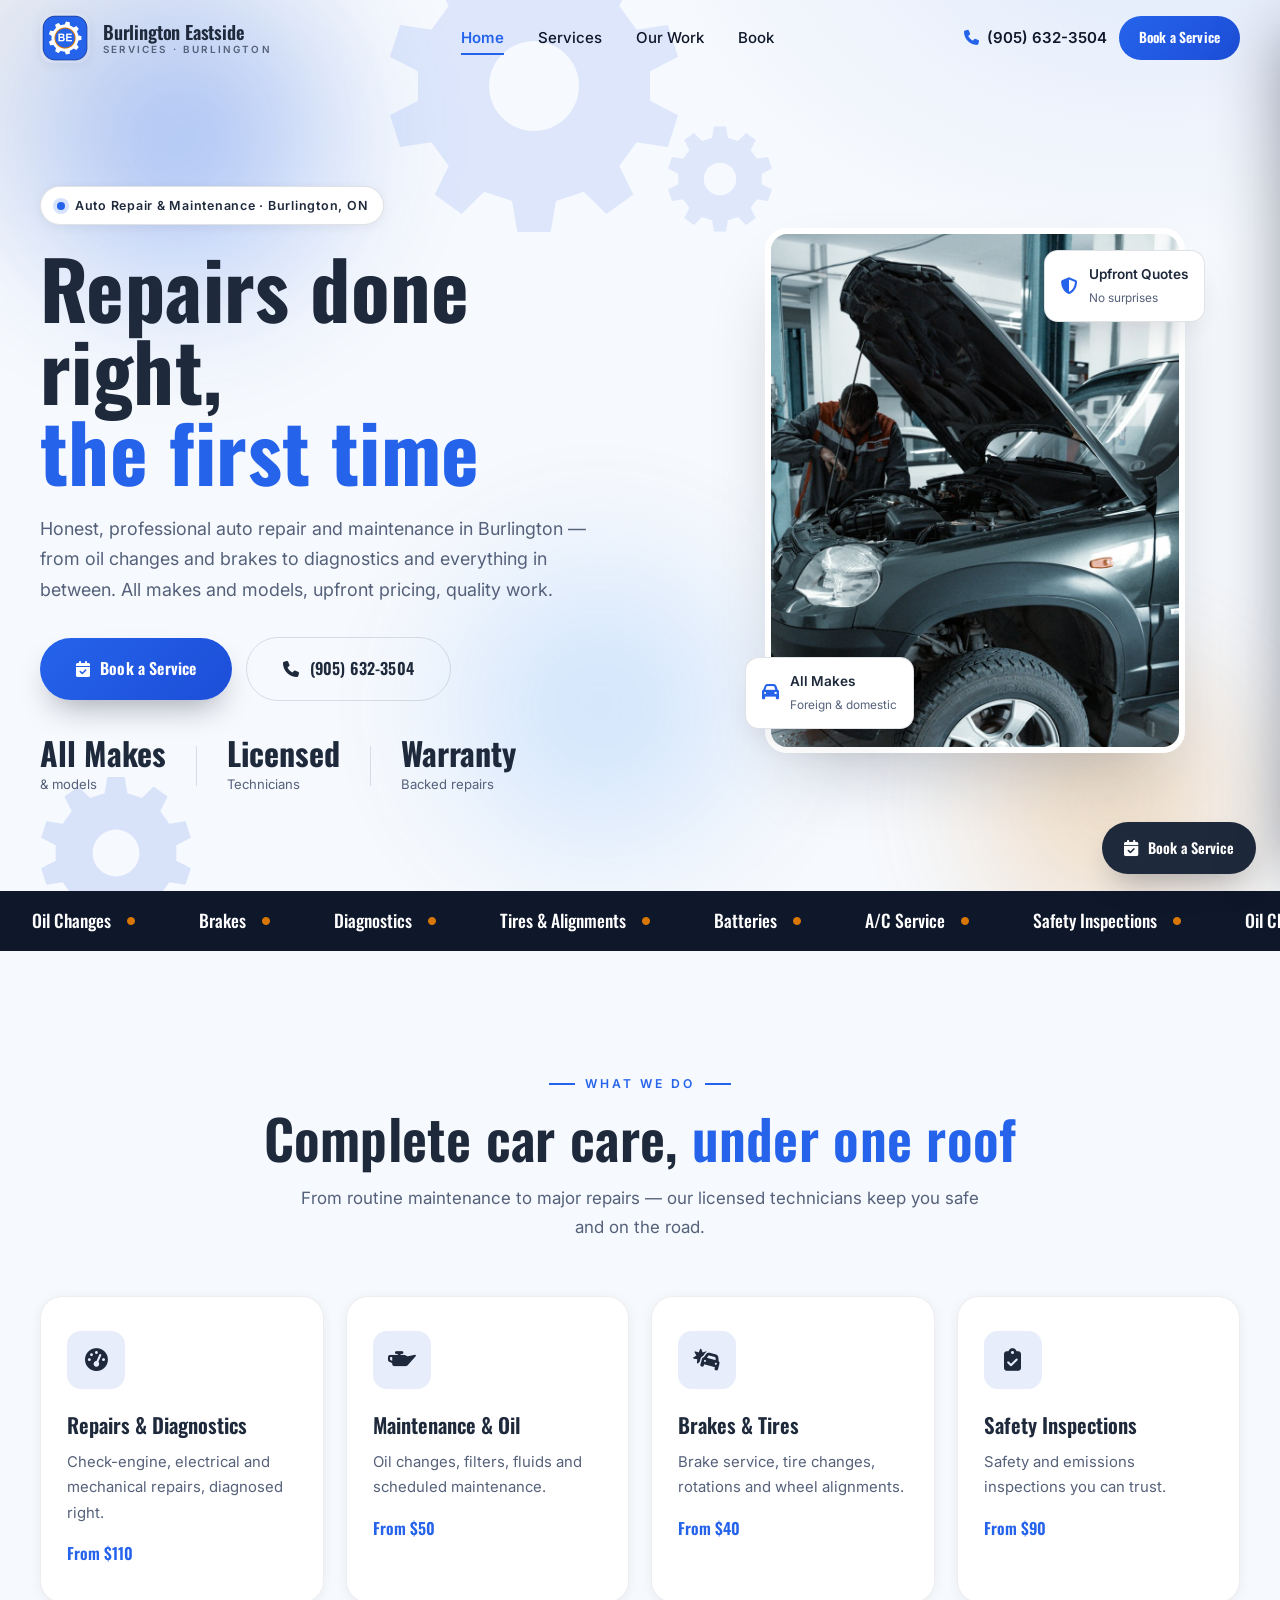
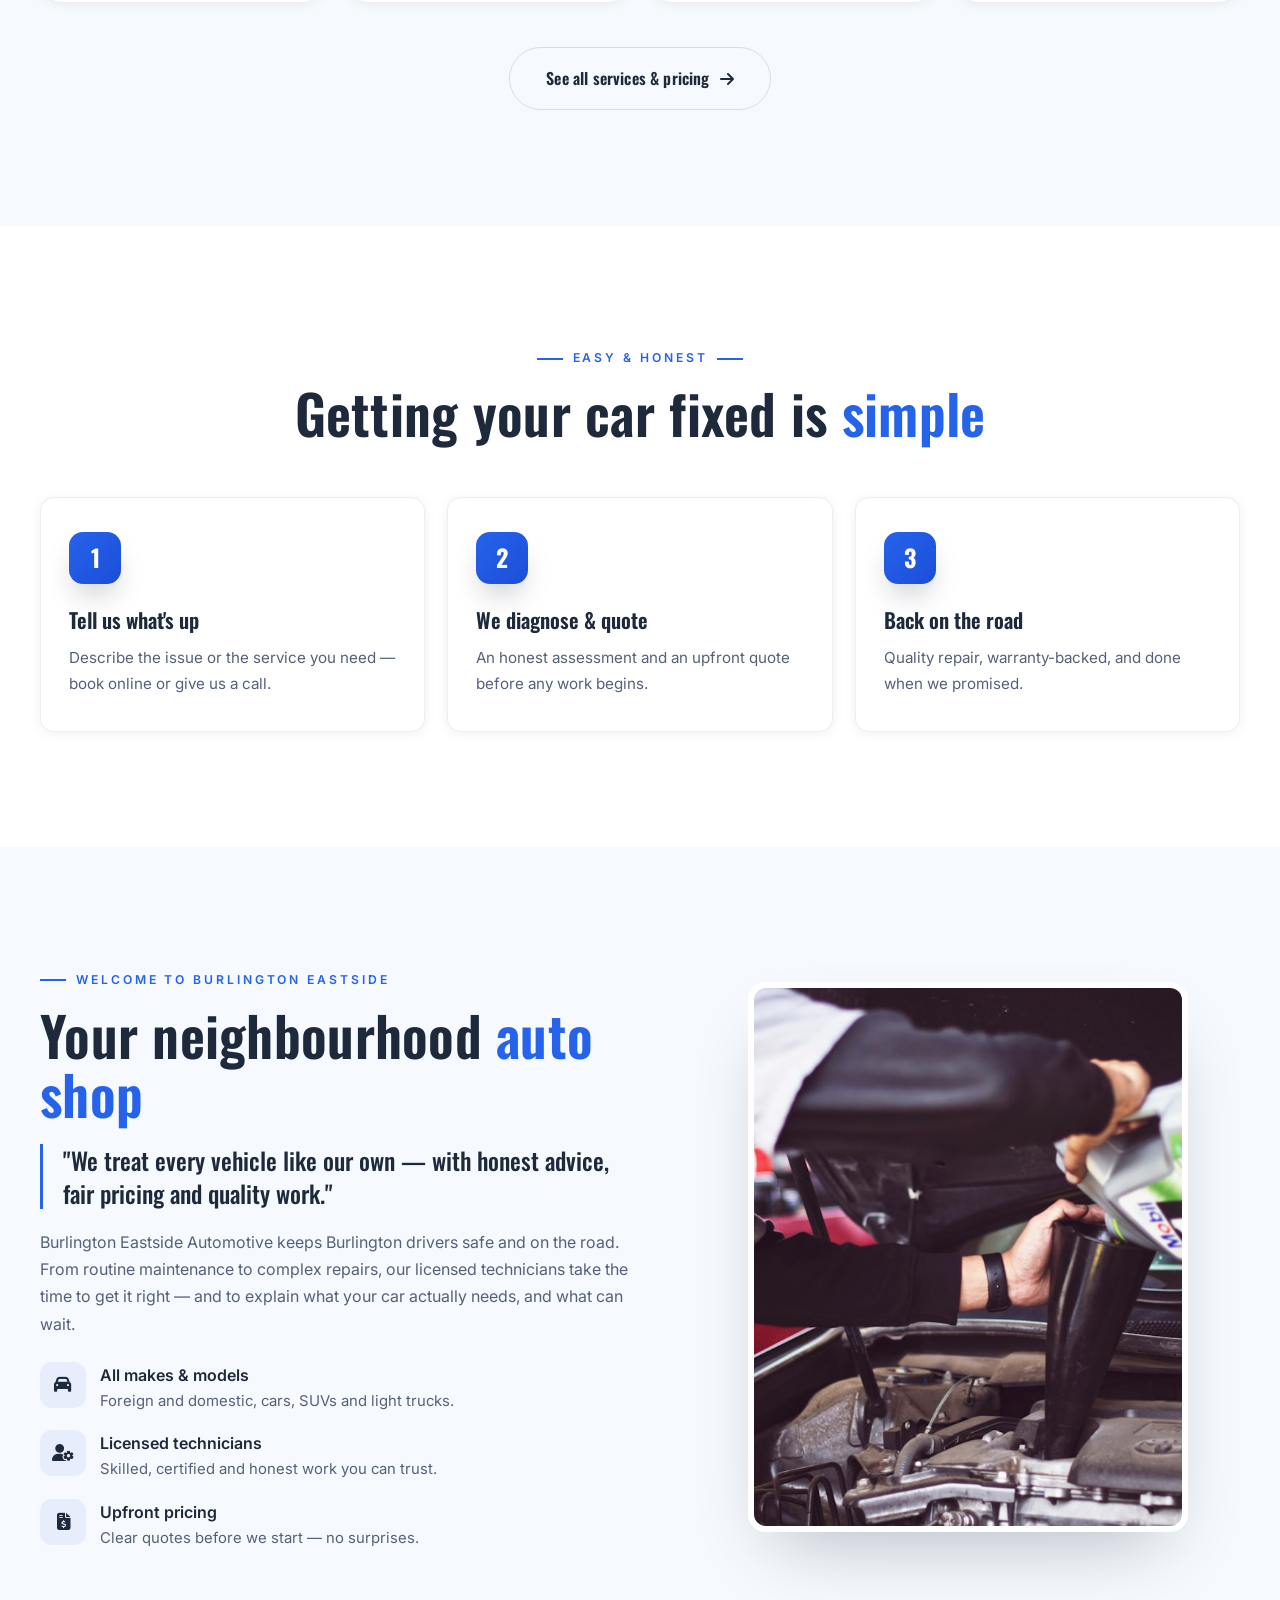
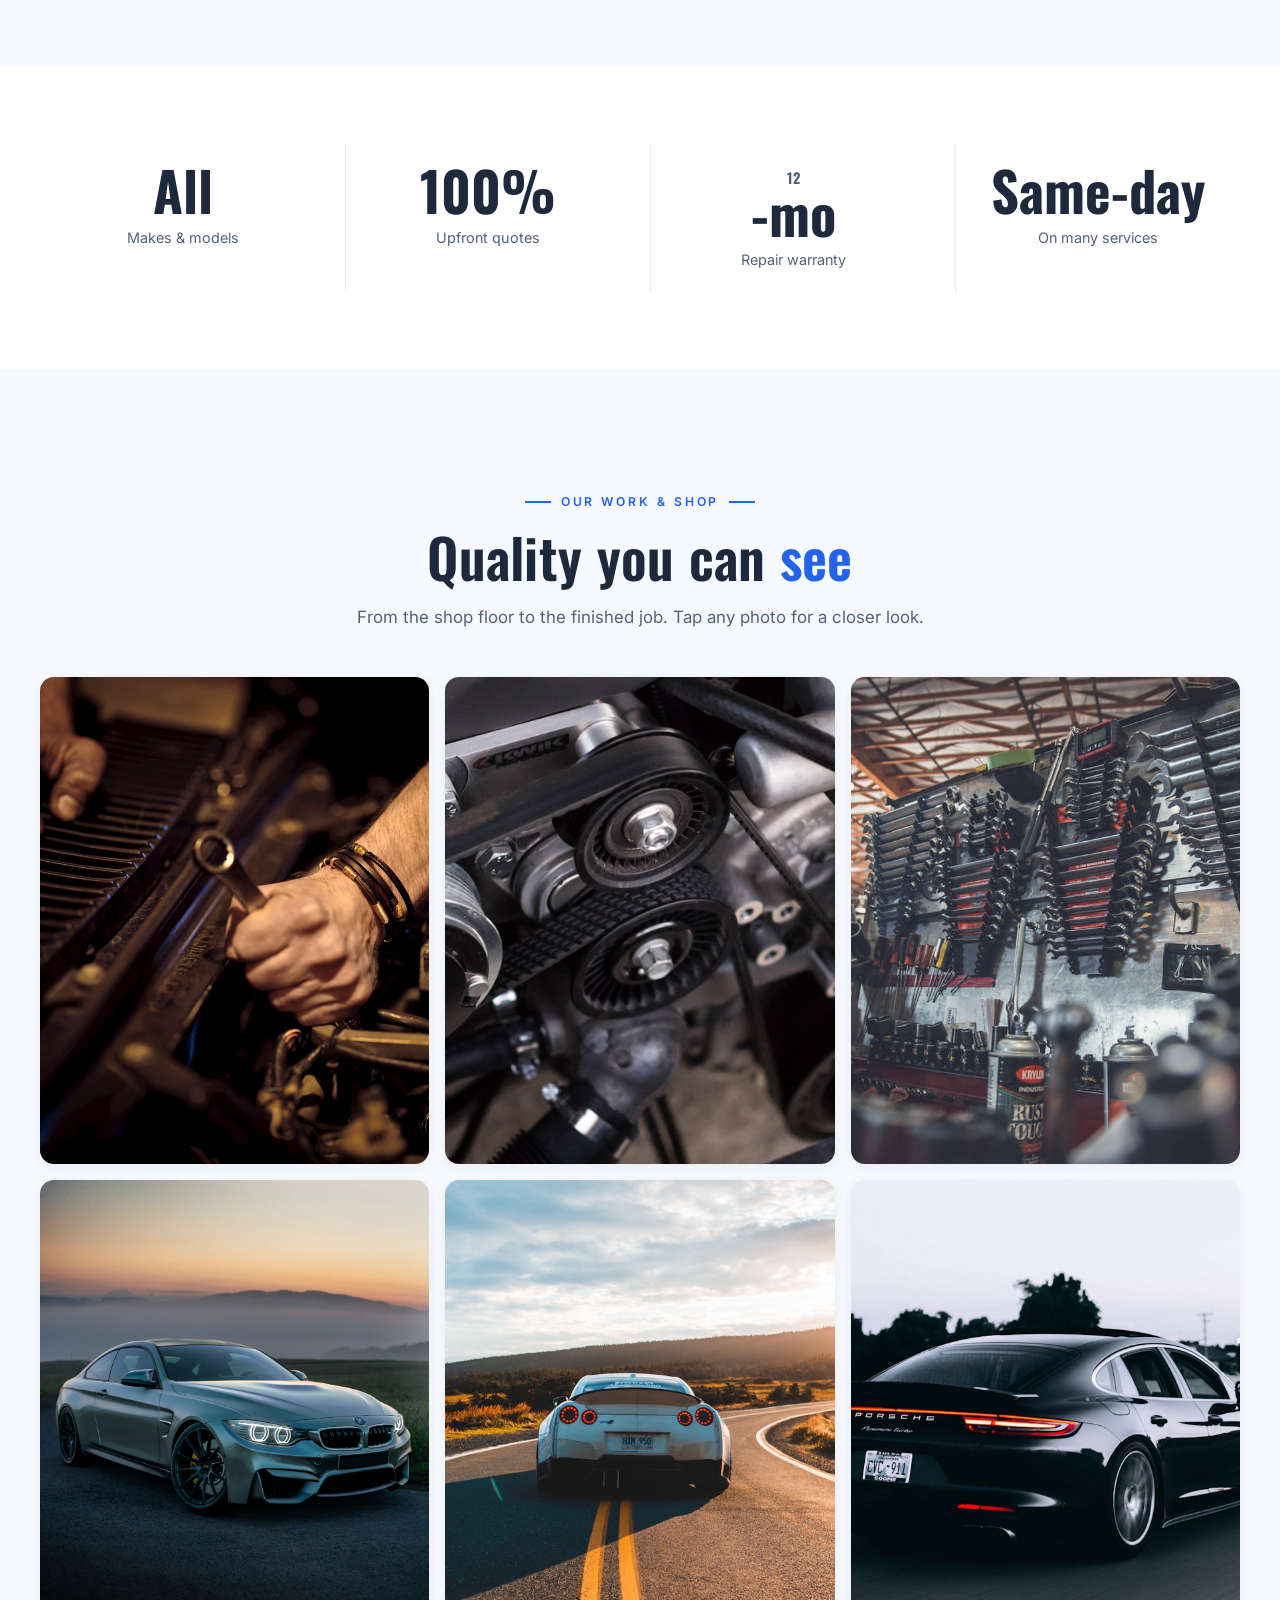
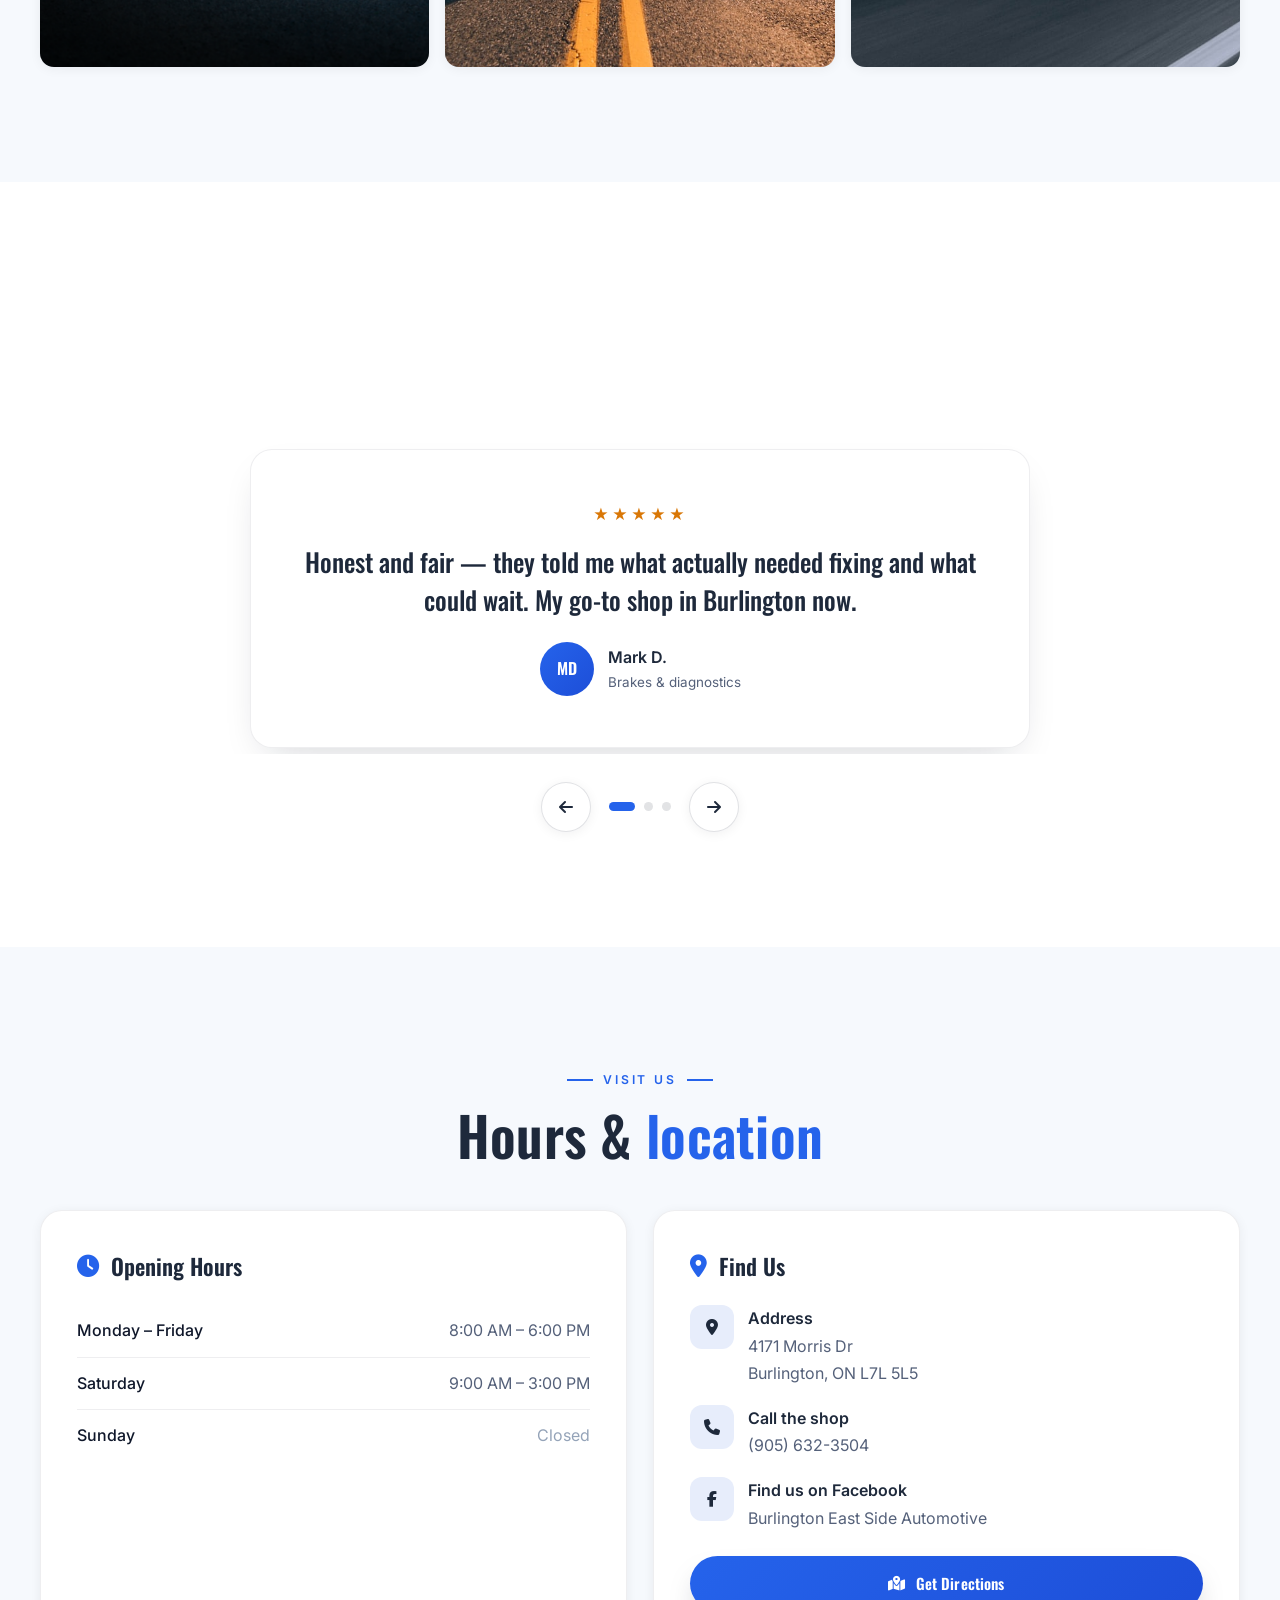
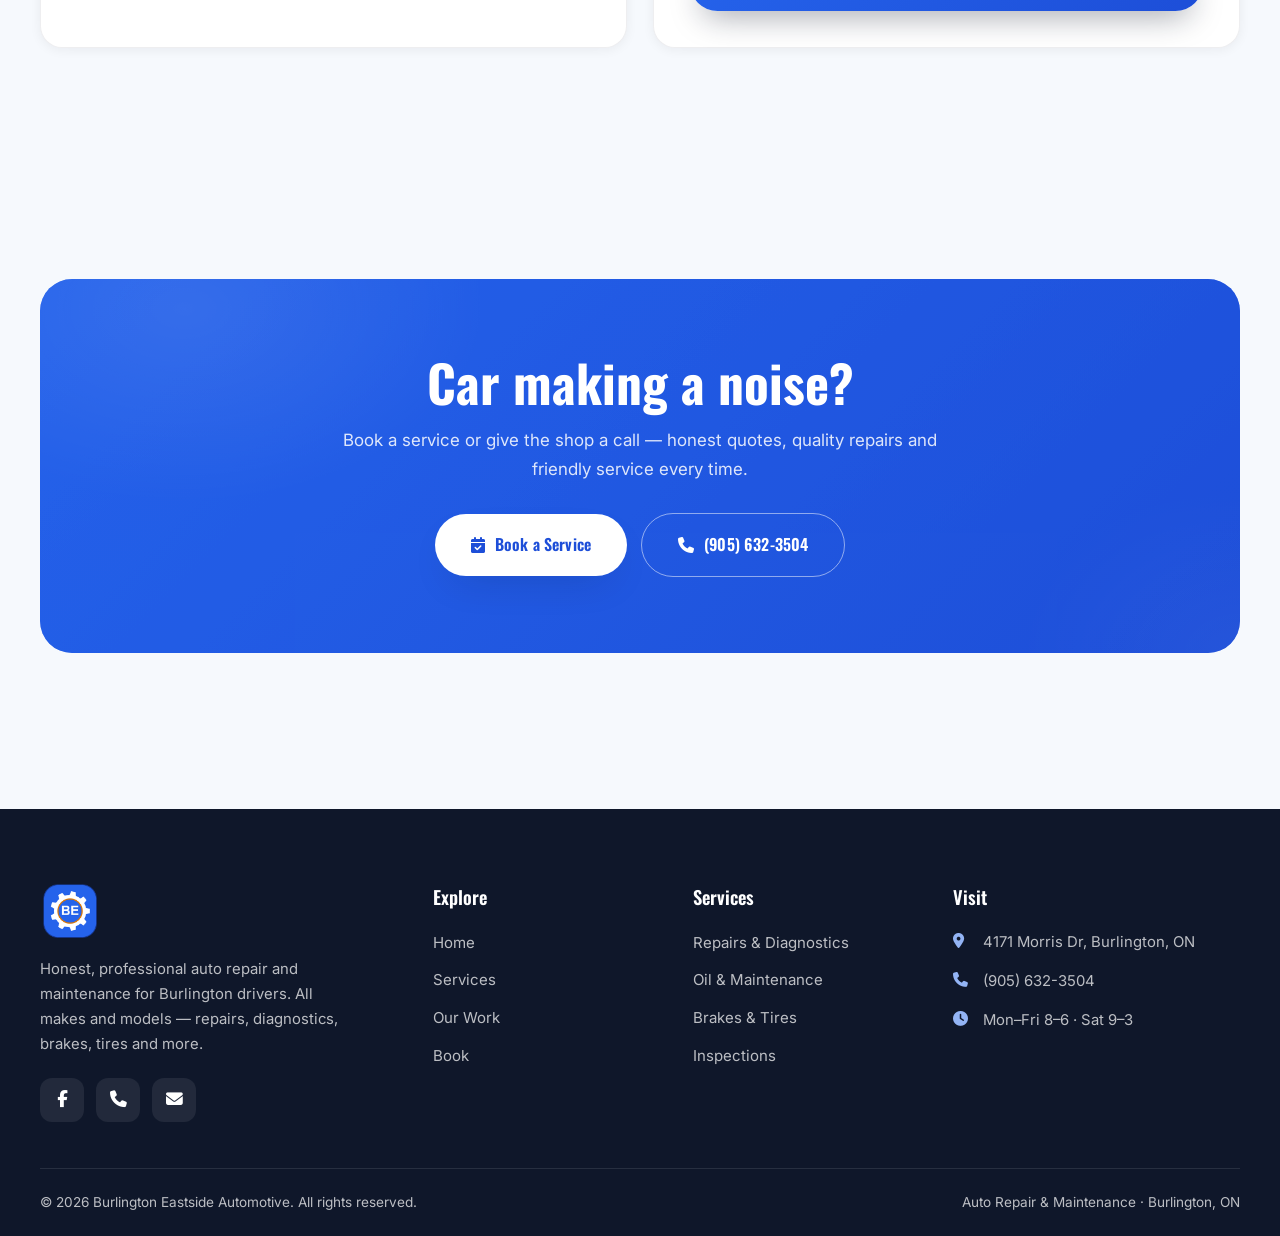
==== commit b78ab6f0: "Fix testimonial: generic wording (was 'Baje')" ====
--- a/index.html
+++ b/index.html
@@ -236,7 +236,7 @@
           </div></div>
           <div class="tst-slide"><div class="tst-card">
             <div class="tst-stars">★★★★★</div>
-            <p class="tst-text">Fast, professional and reasonably priced. Fixed my brakes the same day and explained everything clearly. Highly recommend Baje.</p>
+            <p class="tst-text">Fast, professional and reasonably priced. Fixed my brakes the same day and explained everything clearly. Highly recommend them.</p>
             <div class="tst-author"><div class="tst-avatar">PS</div><div class="who"><b>Priya S.</b><span>Brake service</span></div></div>
           </div></div>
           <div class="tst-slide"><div class="tst-card">
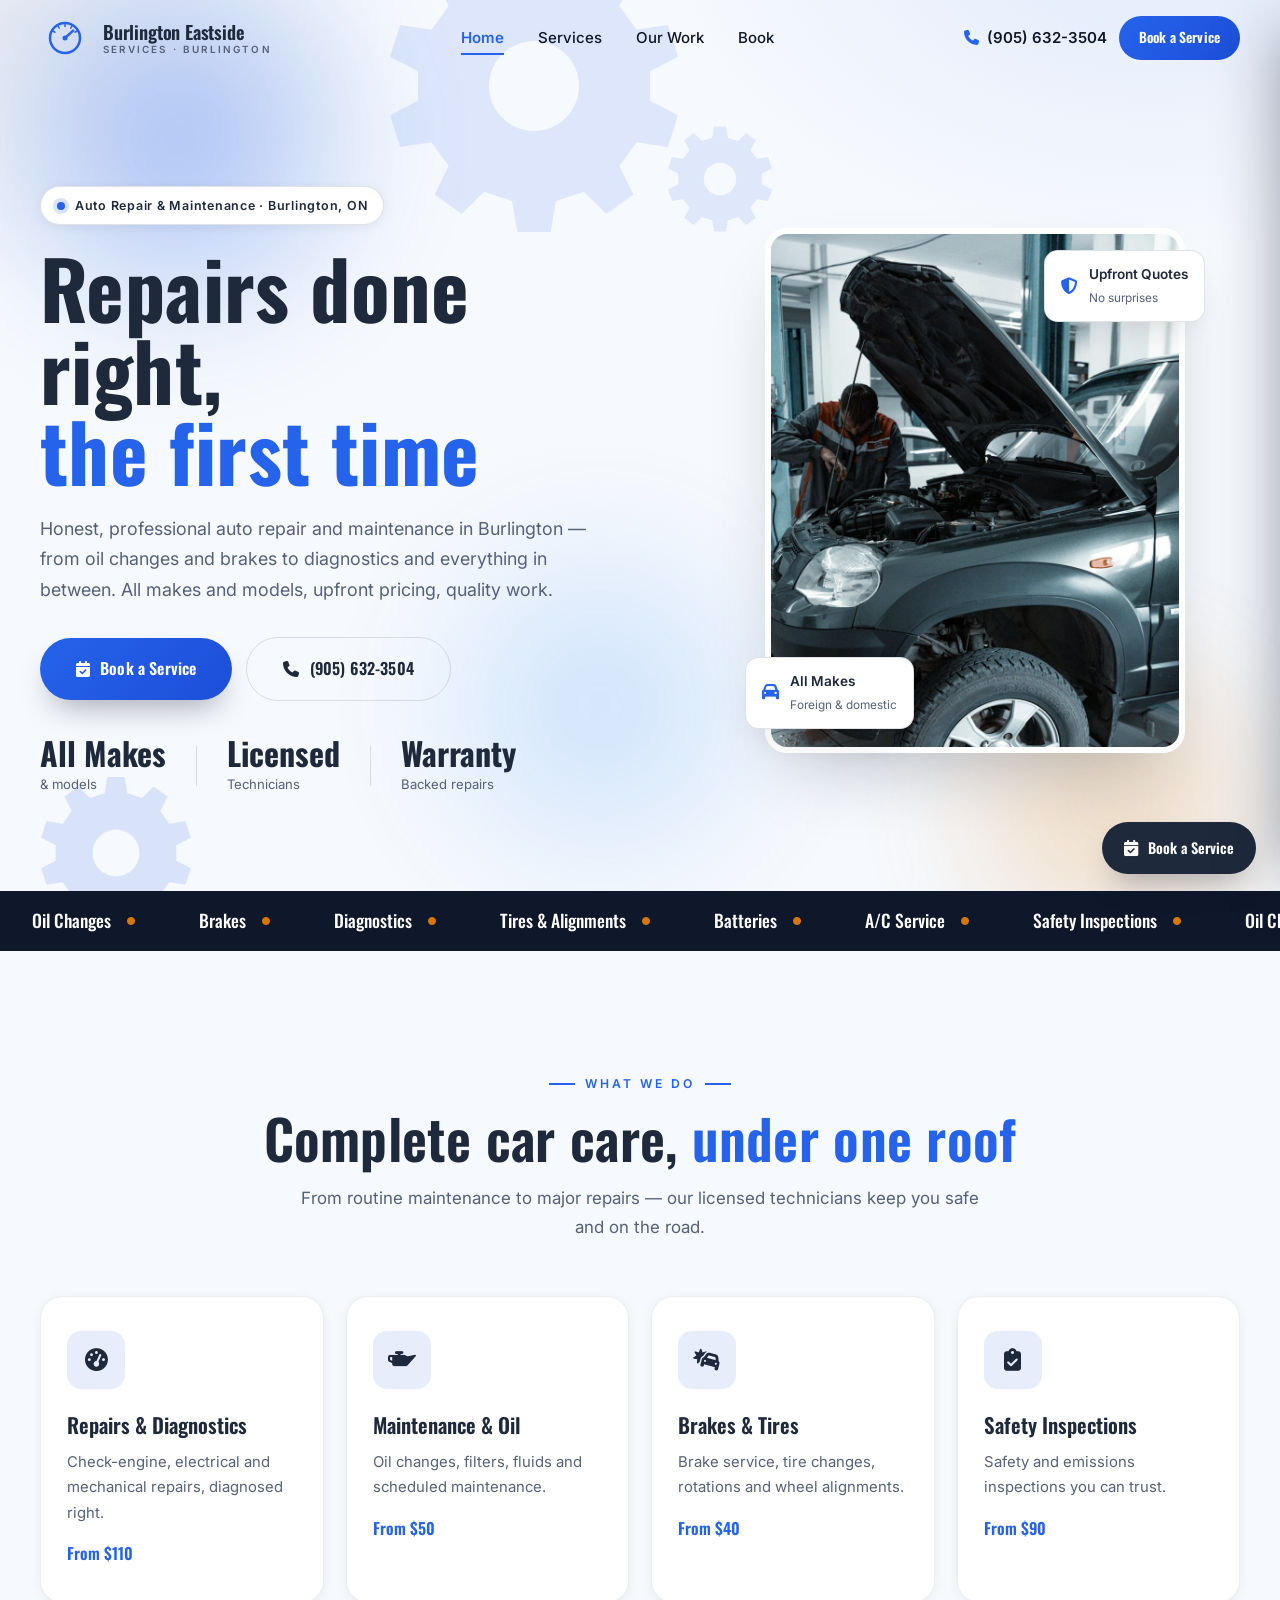
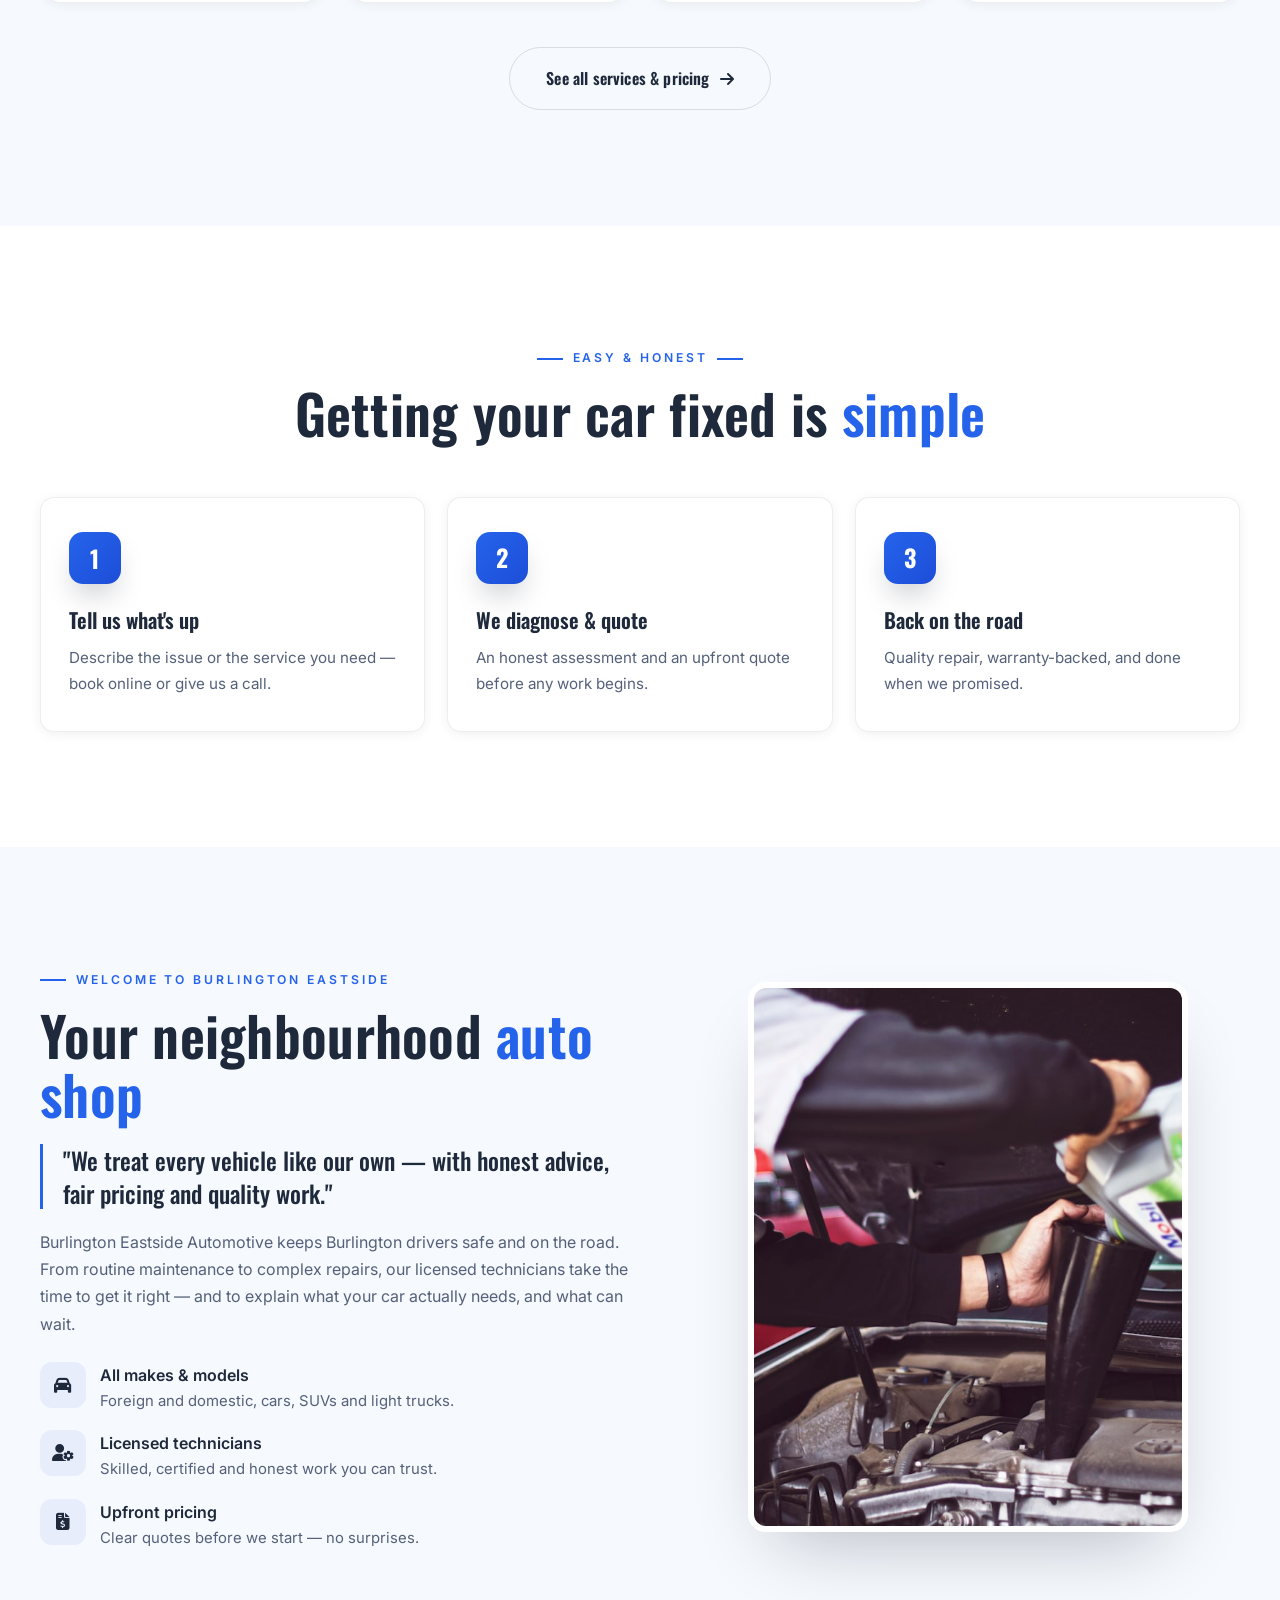
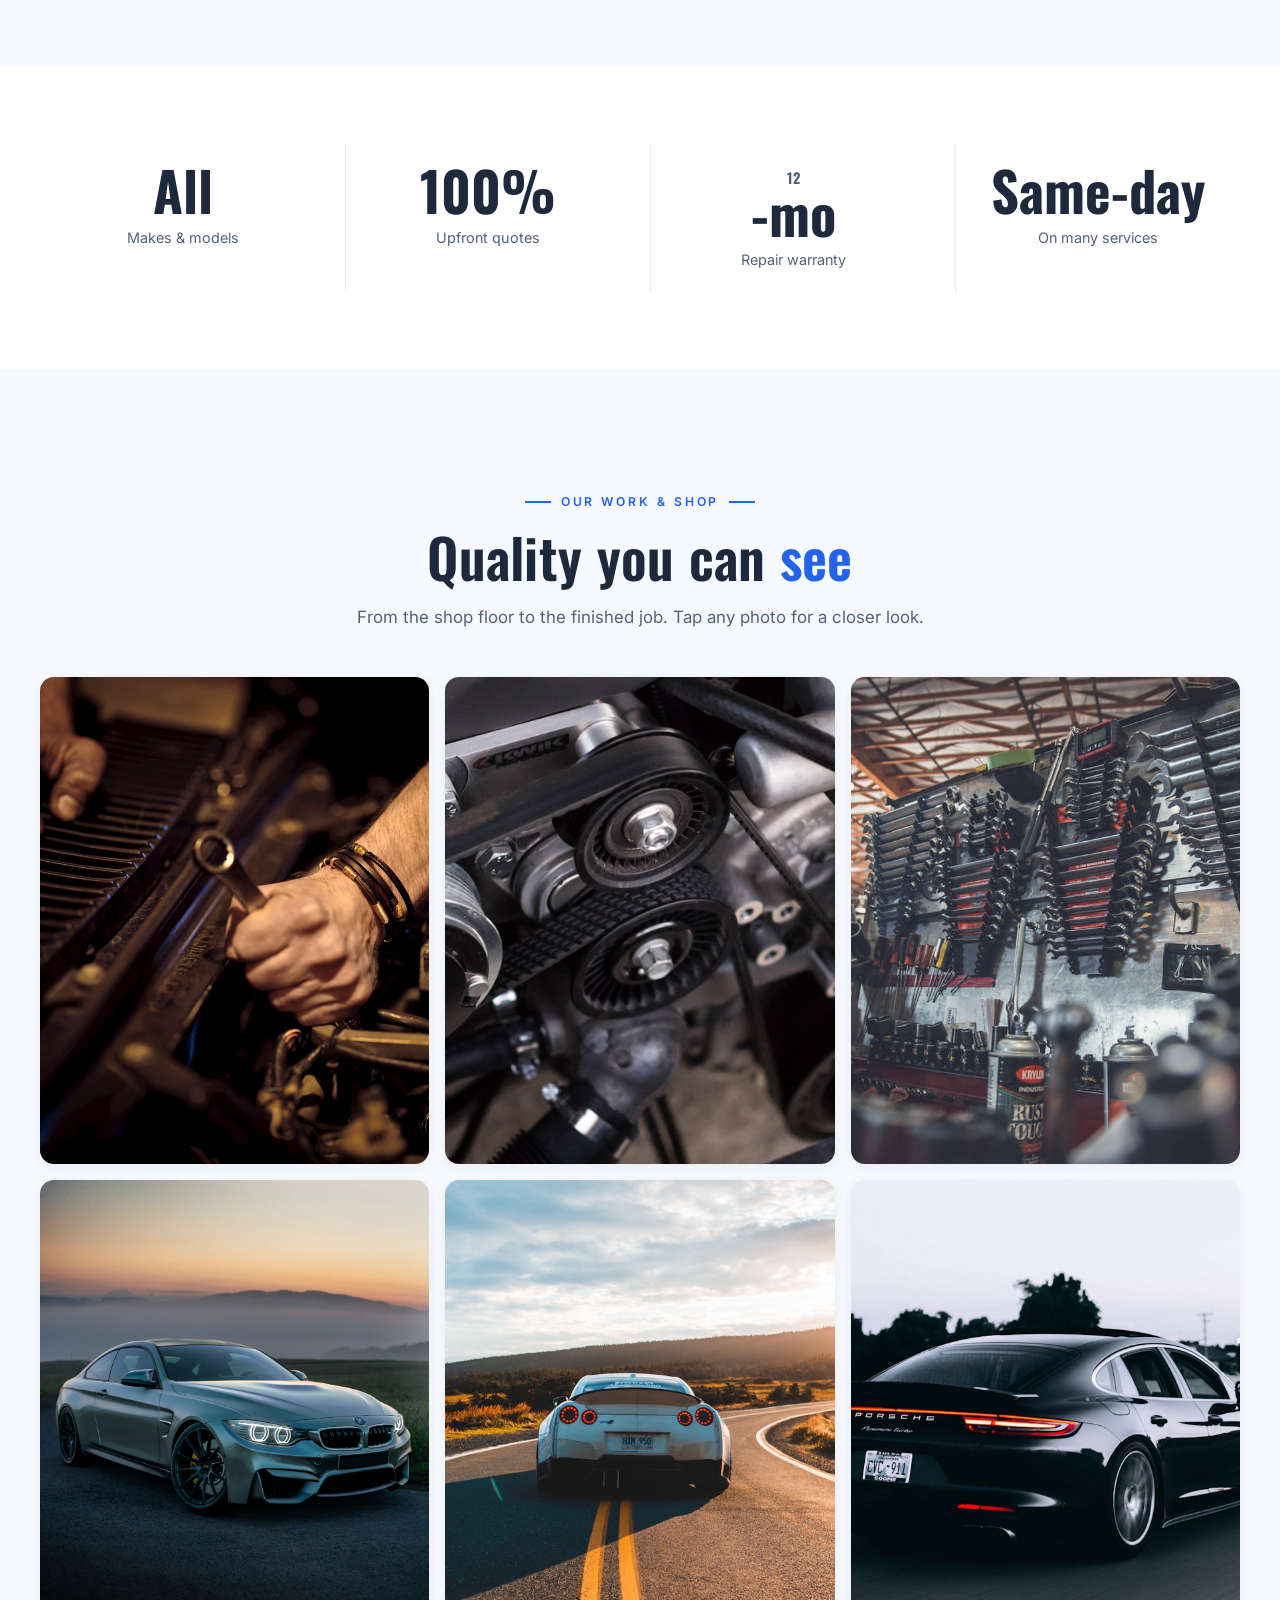
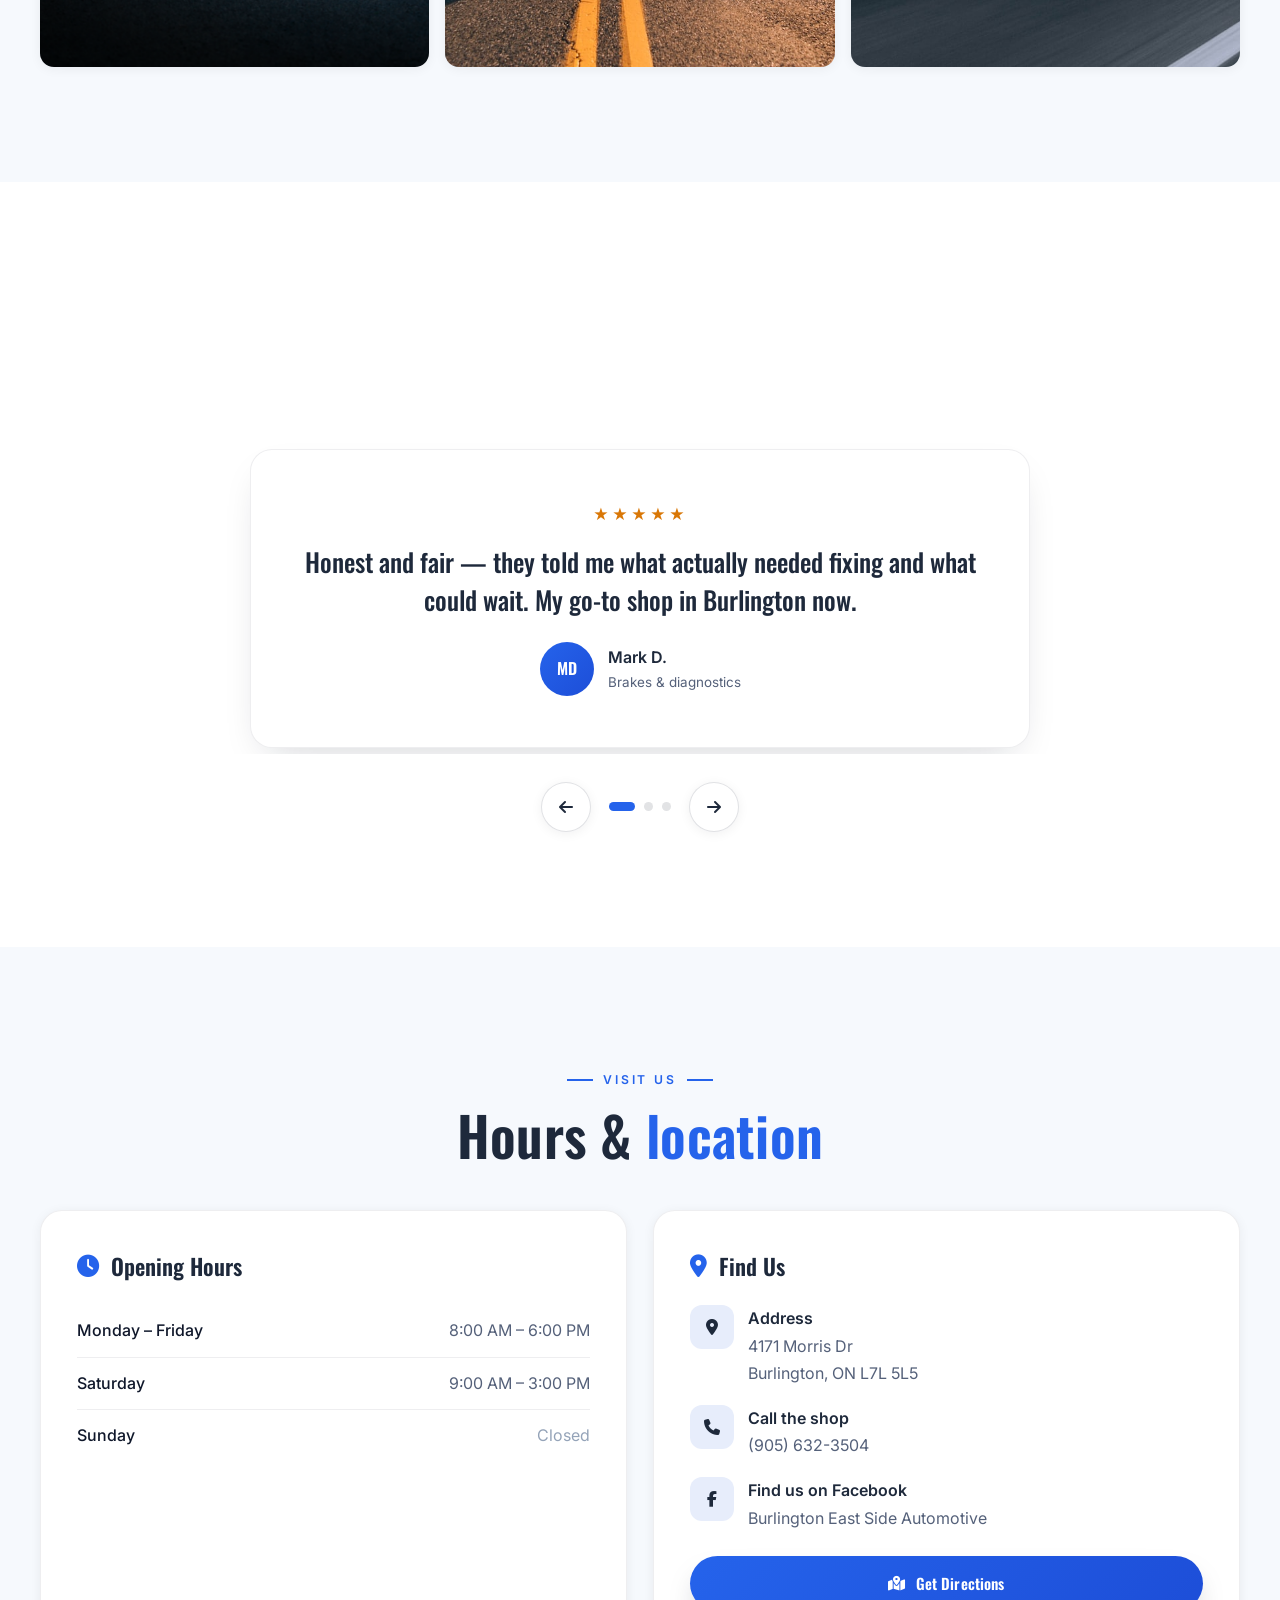
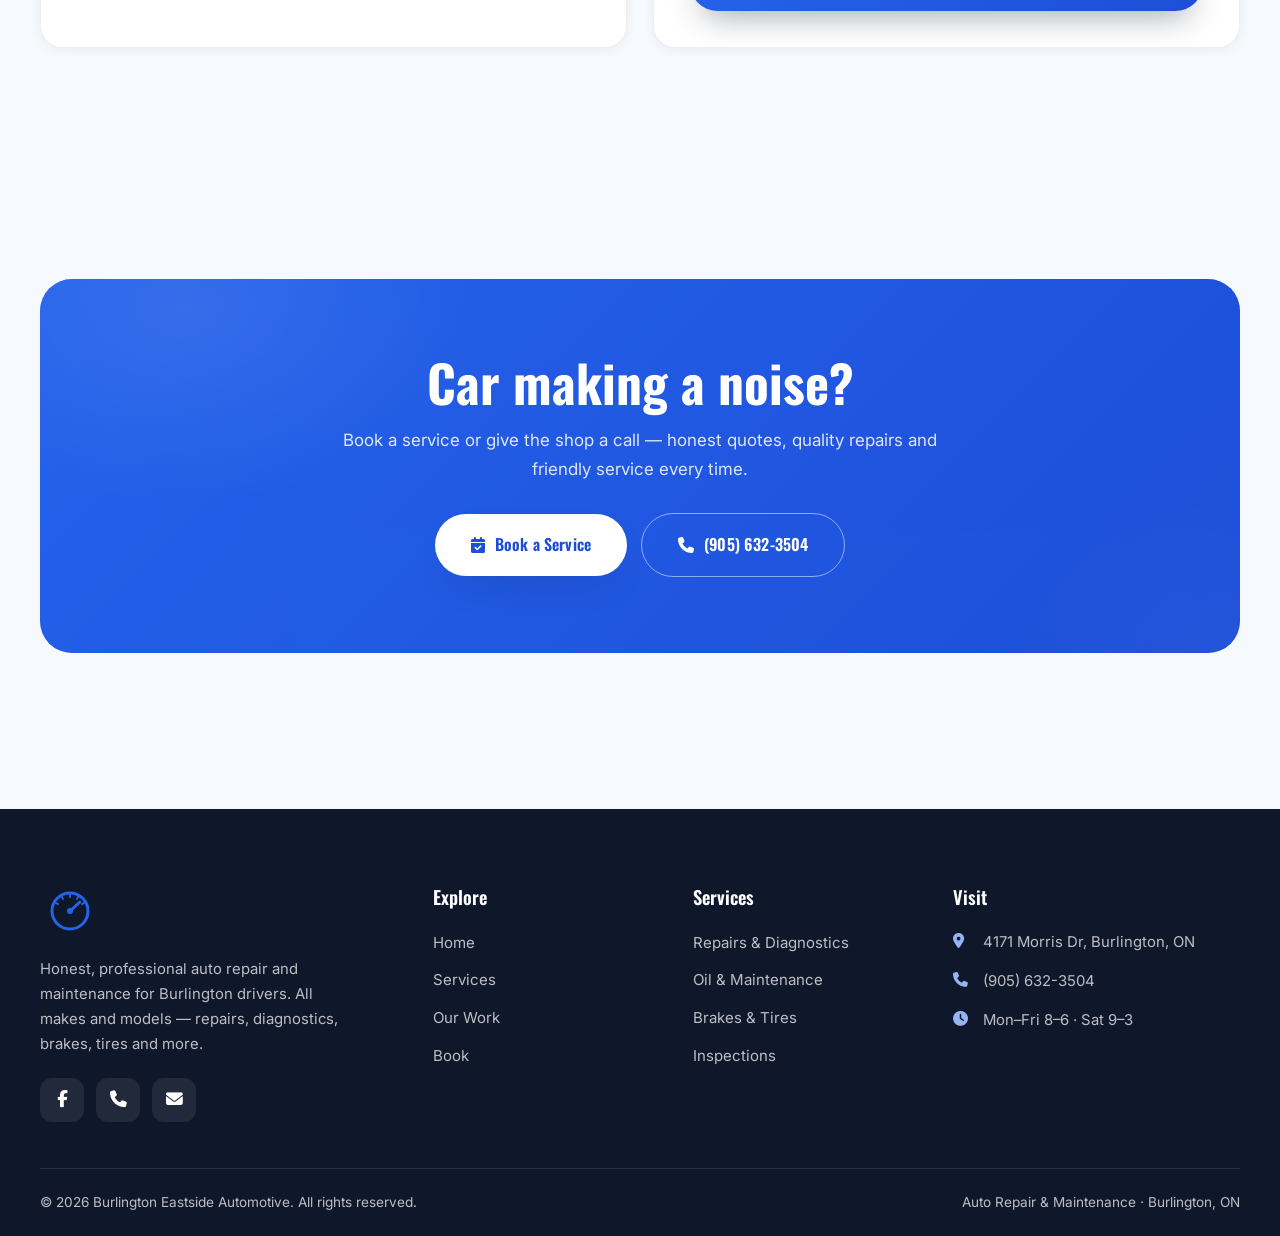
==== commit db202de7: "New logo: distinctive SVG mark (logo-generator skill) + matching favicon" ====
--- a/index.html
+++ b/index.html
@@ -39,7 +39,7 @@
   <header class="site-header" id="header">
     <div class="container nav">
       <a href="index.html" class="brand" aria-label="Burlington Eastside Automotive home">
-        <img src="assets/logo-mark.png" alt="Burlington Eastside Automotive" class="brand-logo" />
+        <img src="assets/logo-mark.svg" alt="Burlington Eastside Automotive" class="brand-logo" />
         <span class="brand-name"><b>Burlington Eastside</b><small>Services · Burlington</small></span>
       </a>
       <nav class="nav-links" aria-label="Primary">
@@ -60,7 +60,7 @@
   <div class="scrim" id="scrim"></div>
   <aside class="mobile-drawer" id="drawer" aria-label="Mobile menu">
     <div class="drawer-head">
-      <img src="assets/logo-mark.png" alt="Burlington Eastside Automotive" style="height:44px;border-radius:10px" />
+      <img src="assets/logo-mark.svg" alt="Burlington Eastside Automotive" style="height:44px;border-radius:10px" />
       <button class="drawer-close" id="drawerClose" aria-label="Close menu"><i class="fa-solid fa-xmark"></i></button>
     </div>
     <nav>
@@ -300,7 +300,7 @@
     <div class="container">
       <div class="footer-top">
         <div class="footer-brand">
-          <img src="assets/logo-mark.png" alt="Burlington Eastside Automotive" class="brand-logo-f" />
+          <img src="assets/logo-mark.svg" alt="Burlington Eastside Automotive" class="brand-logo-f" />
           <p>Honest, professional auto repair and maintenance for Burlington drivers. All makes and models — repairs, diagnostics, brakes, tires and more.</p>
           <div class="footer-social">
             <a href="https://www.facebook.com/p/Burlington-East-Side-Automotive-100069459742204/" target="_blank" rel="noopener" aria-label="Facebook"><i class="fa-brands fa-facebook-f"></i></a>
--- a/css/styles.css
+++ b/css/styles.css
@@ -472,3 +472,6 @@
 @media (prefers-reduced-motion: reduce){
   .ambient-gear, .ambient-blob, .hero-tag { animation: none; }
 }
+
+/* flat SVG logo mark */
+.brand-logo{box-shadow:none!important;border-radius:0!important;}
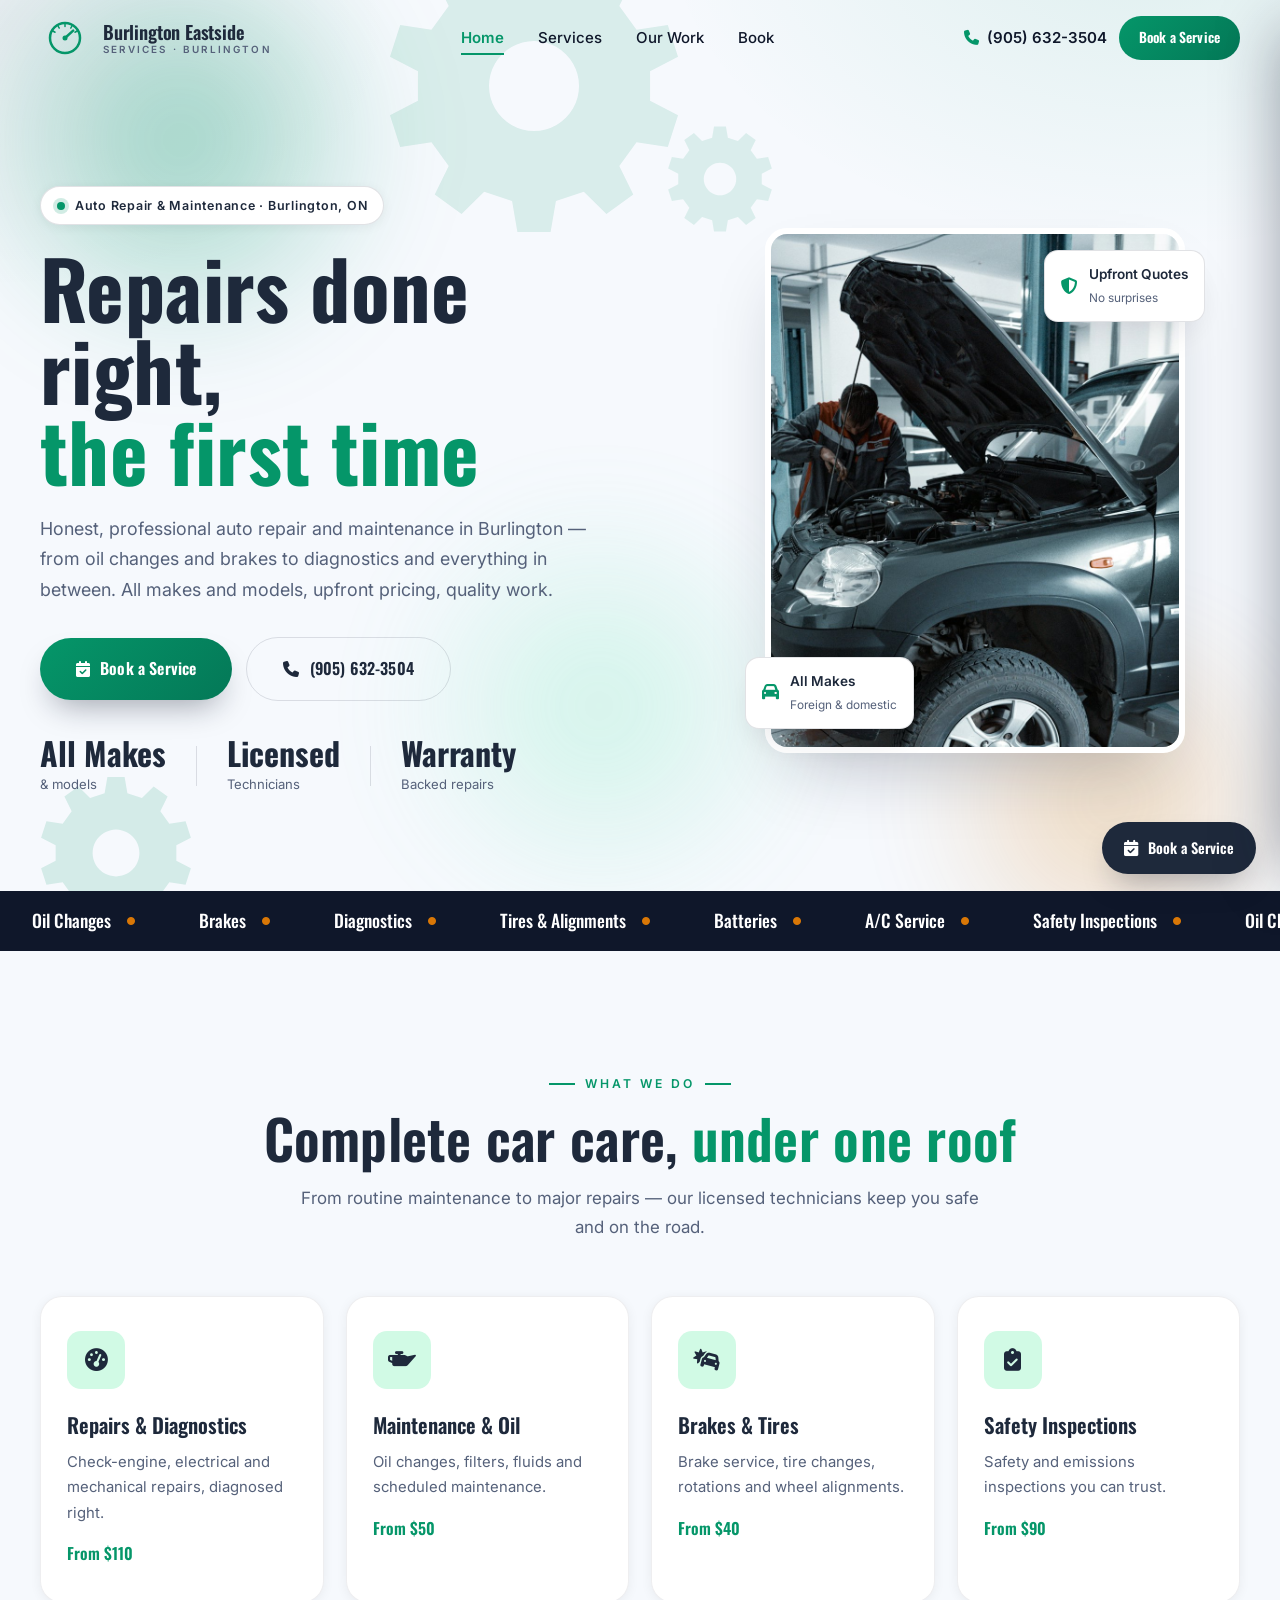
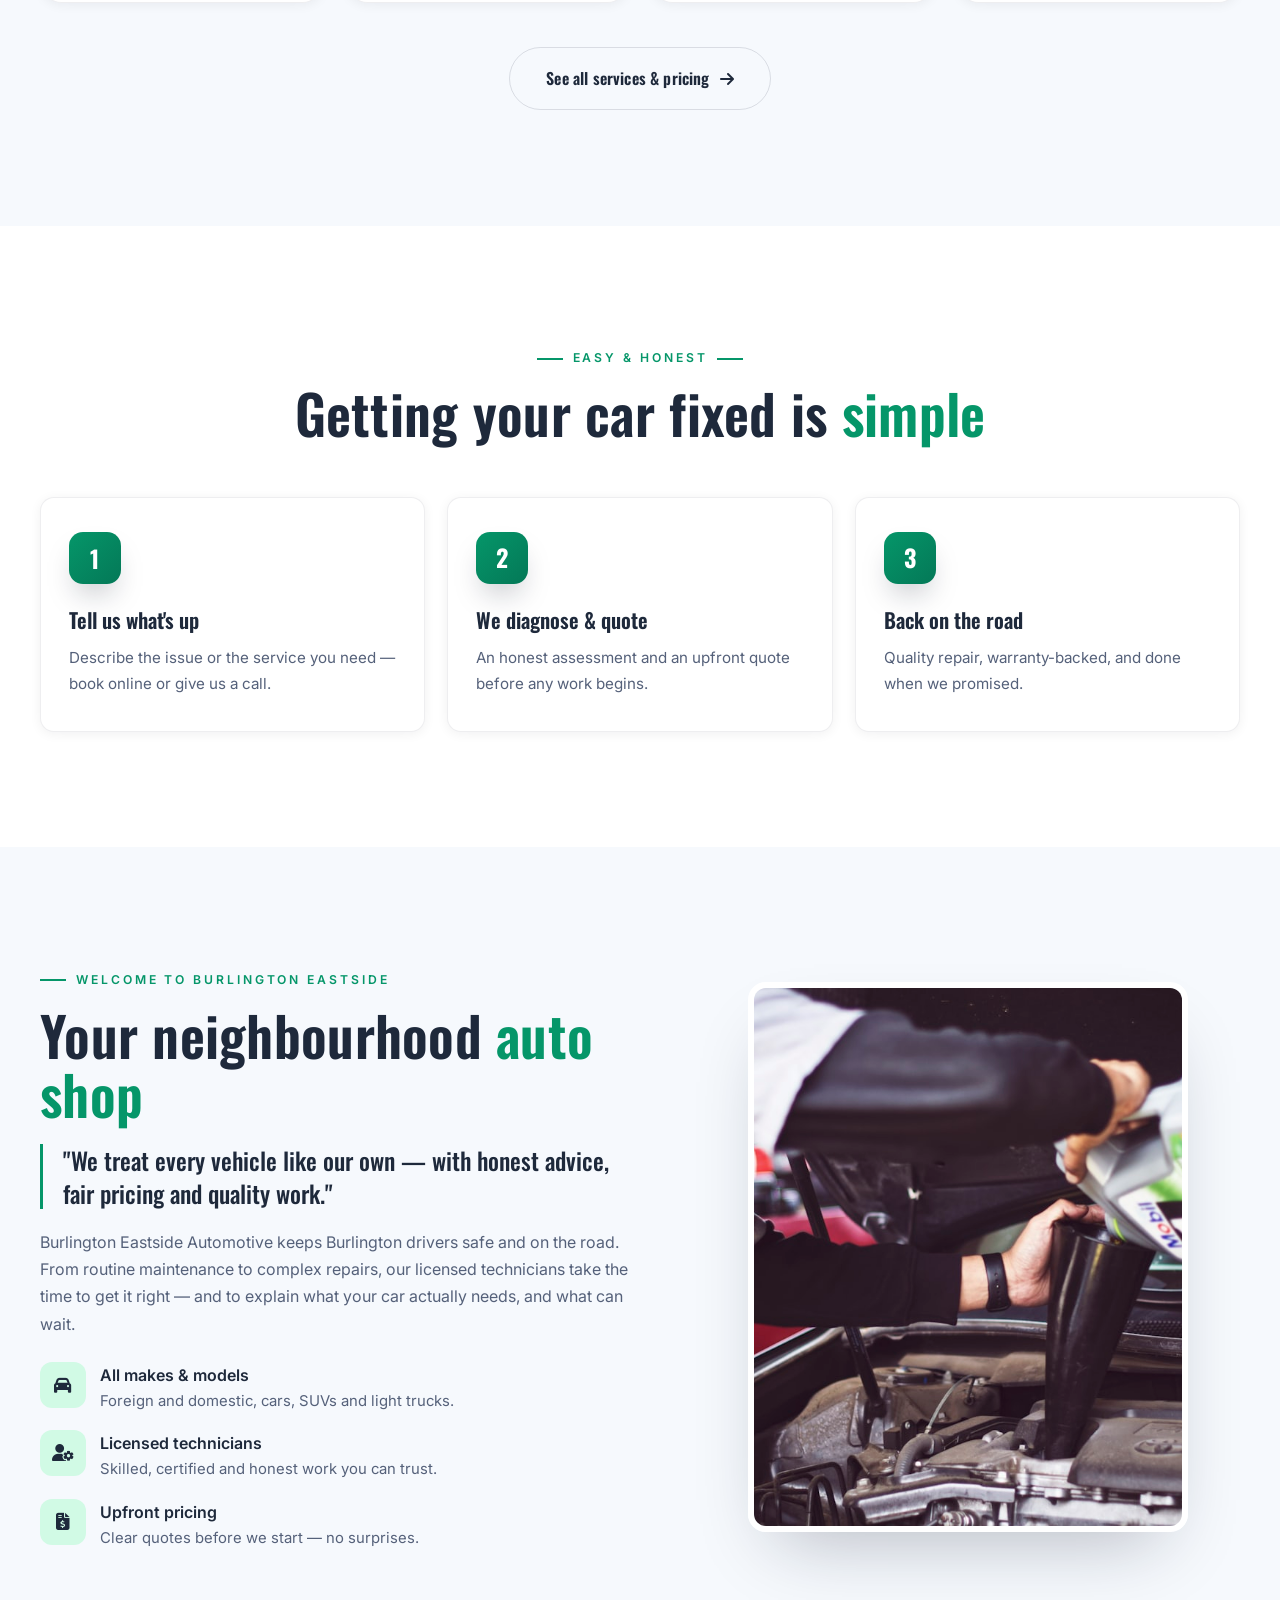
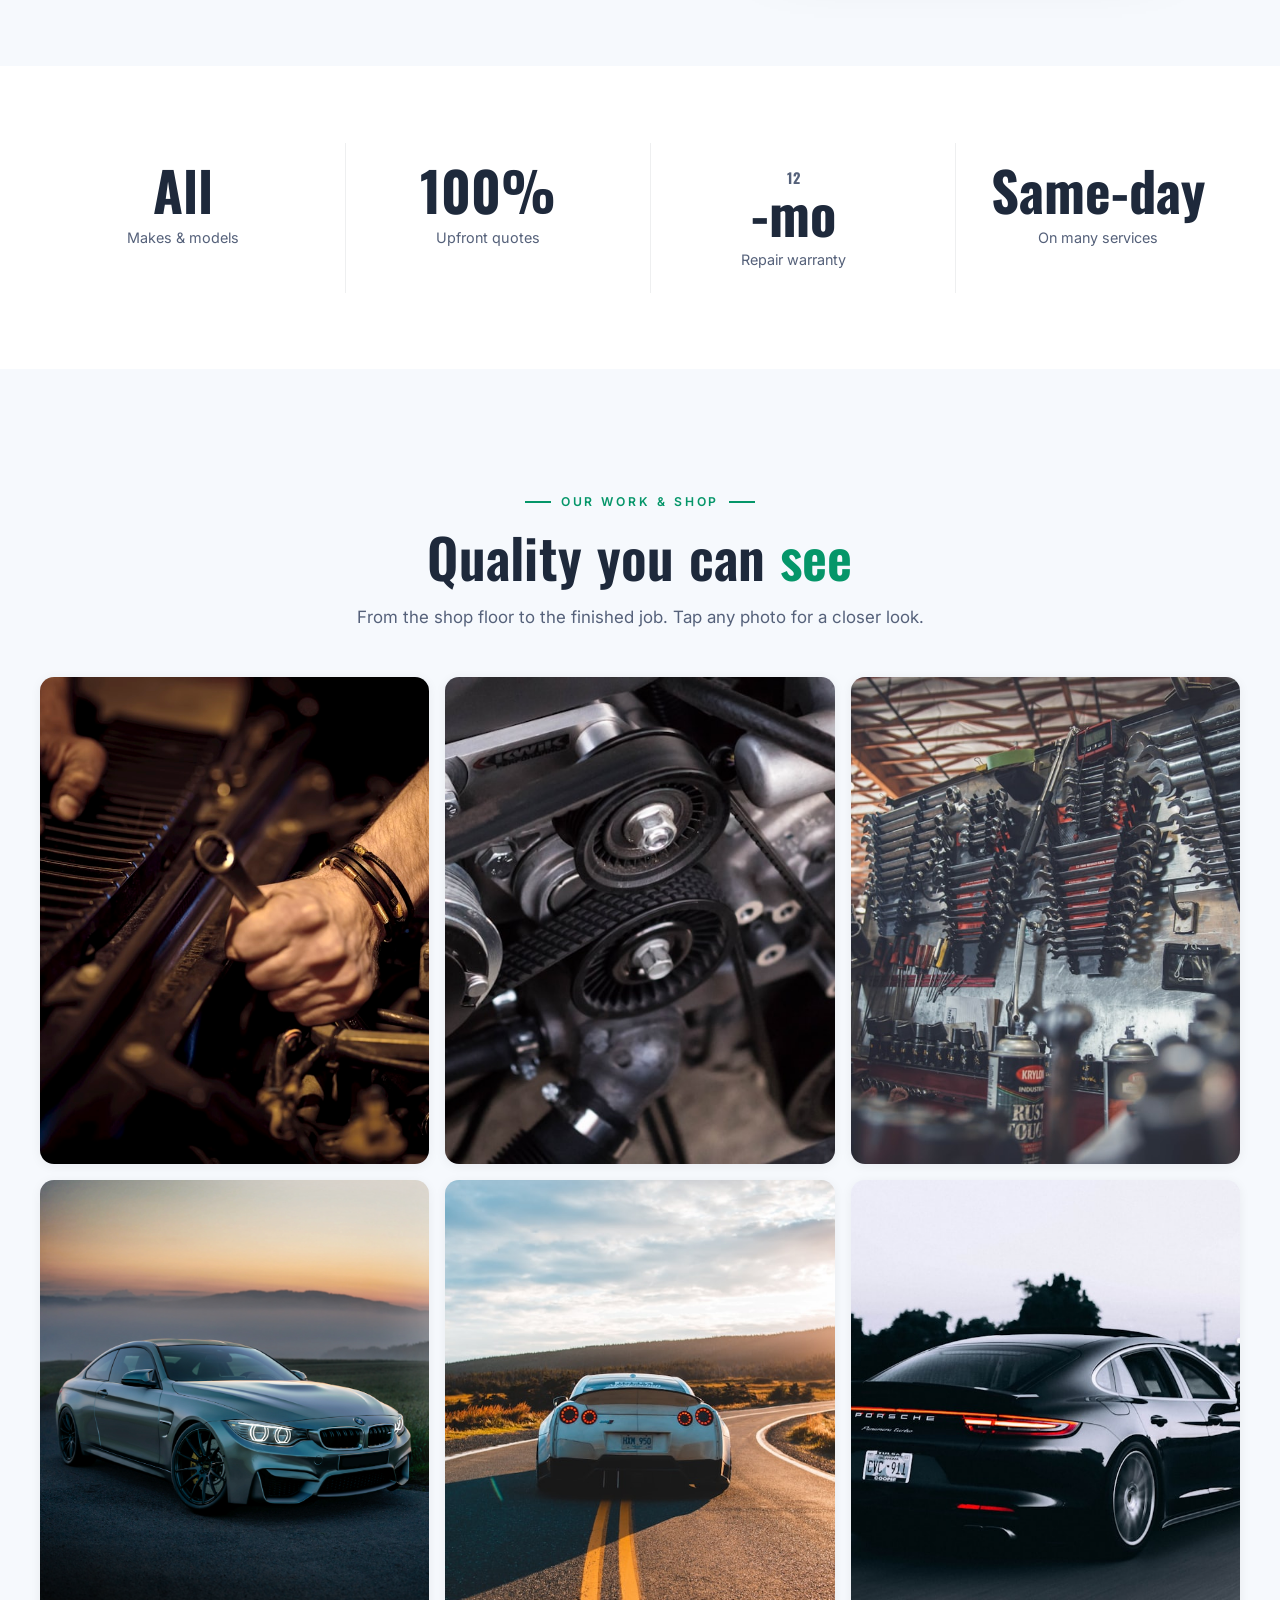
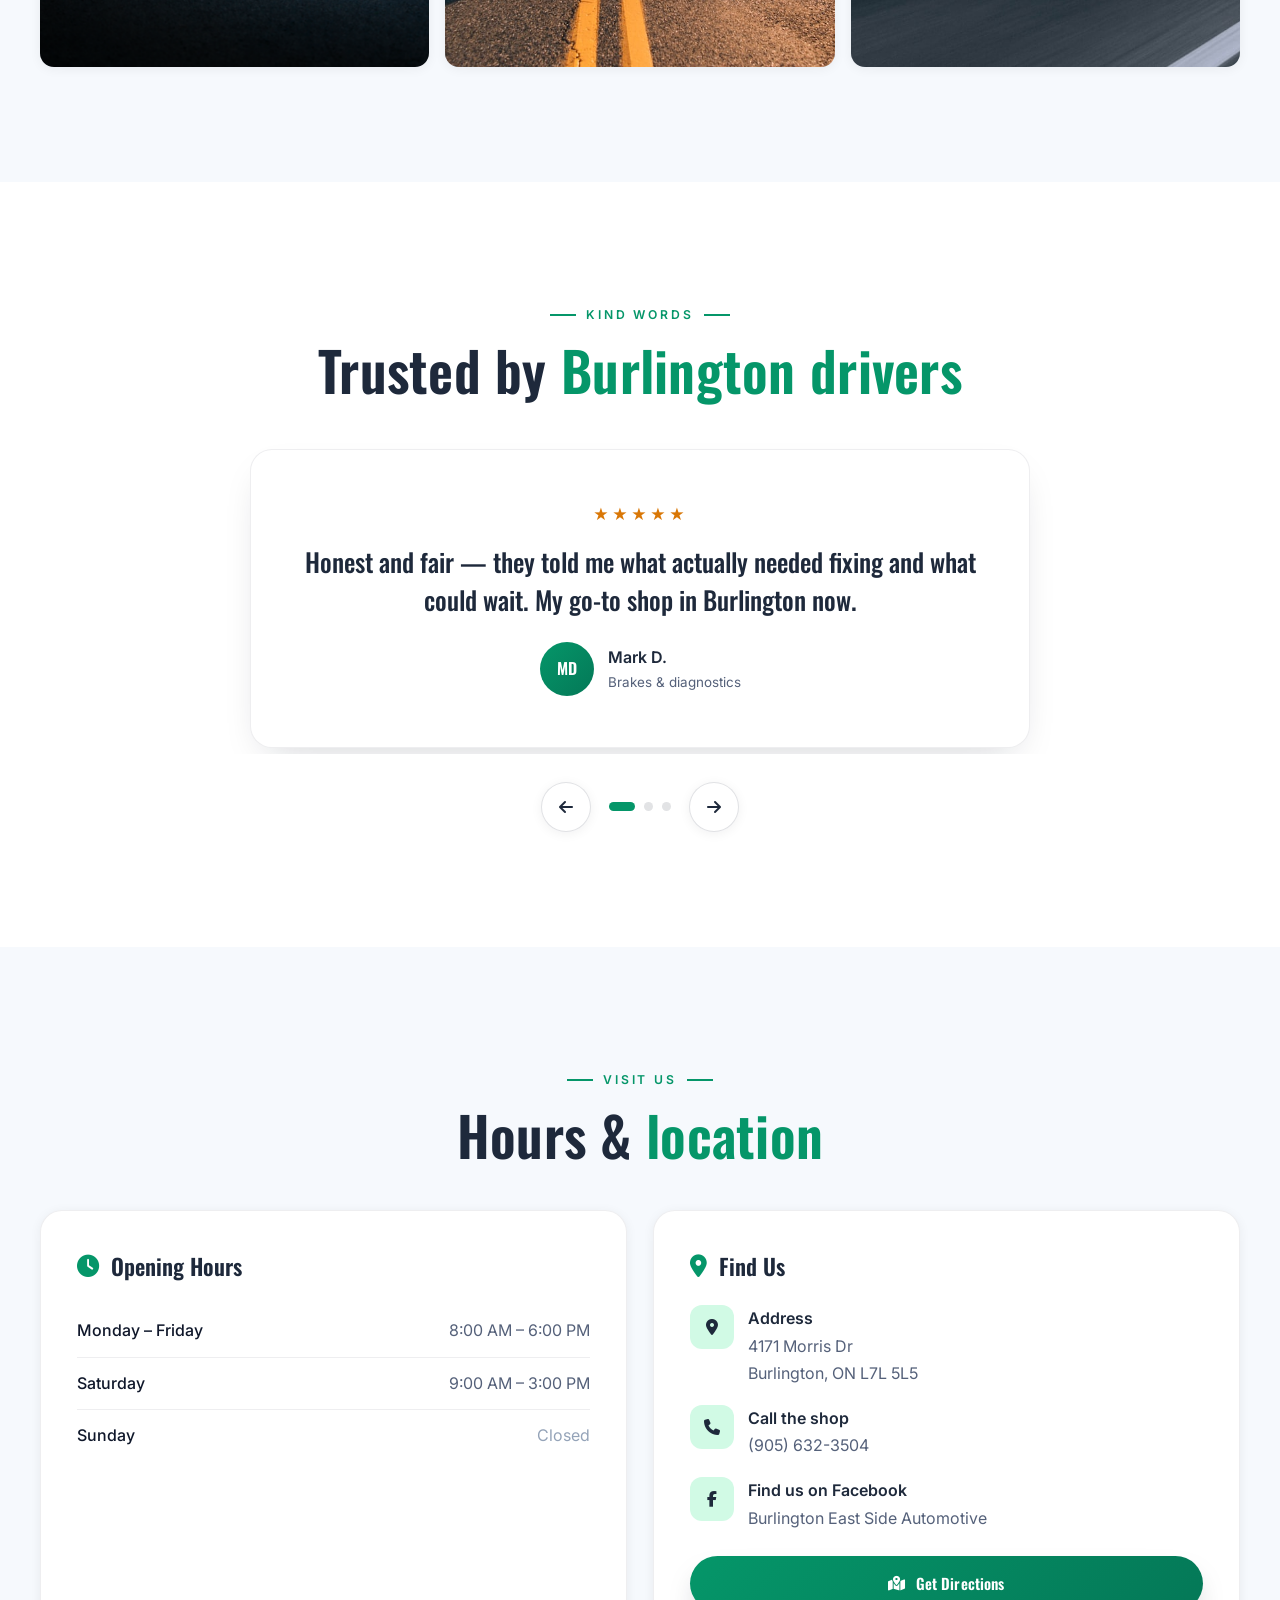
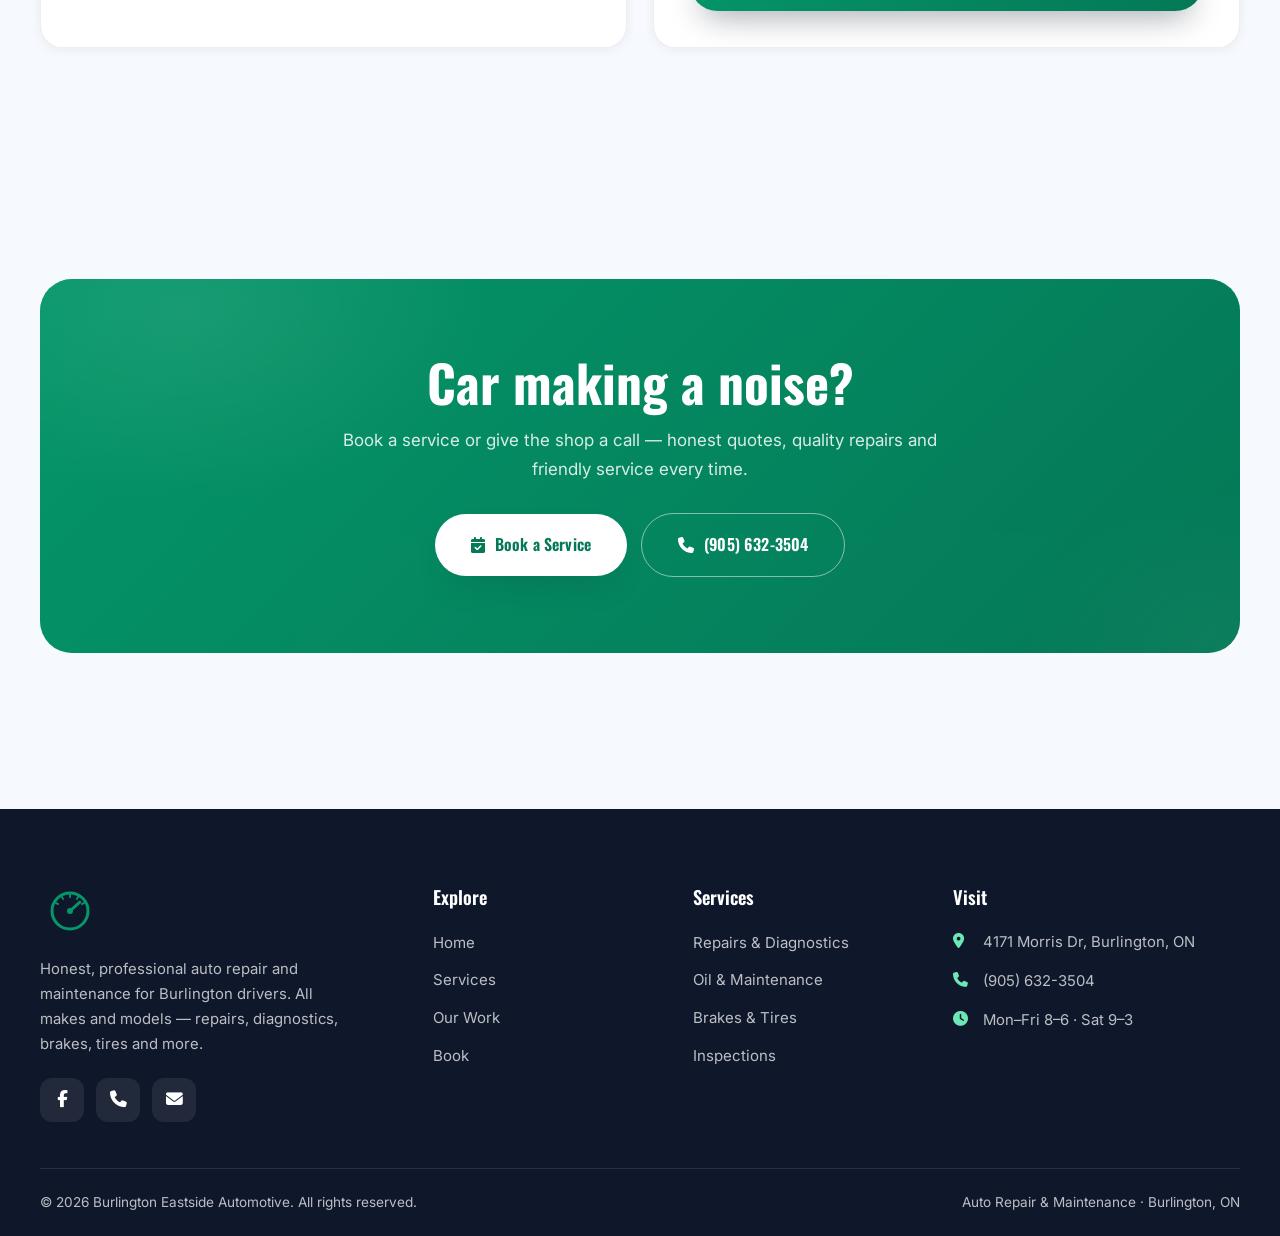
==== commit a6b42550: "Per-client theme: distinct palette (+ real logo where the shop has one)" ====
--- a/index.html
+++ b/index.html
@@ -5,7 +5,7 @@
   <meta name="viewport" content="width=device-width, initial-scale=1.0" />
   <title>Burlington Eastside Automotive | Auto Repair &amp; Maintenance in Burlington, ON</title>
   <meta name="description" content="Burlington Eastside Automotive — honest, professional auto repair and maintenance in Burlington, ON. Oil changes, brakes, diagnostics, tires, alignments and more. All makes & models. Call (905) 632-3504." />
-  <meta name="theme-color" content="#2563EB" />
+  <meta name="theme-color" content="#059669" />
   <meta property="og:type" content="website" />
   <meta property="og:site_name" content="Burlington Eastside Automotive" />
   <meta property="og:title" content="Burlington Eastside Automotive | Auto Repair in Burlington, ON" />
--- a/css/styles.css
+++ b/css/styles.css
@@ -13,9 +13,9 @@
 
   --navy: #1E293B;
   --navy-deep: #0F172A;
-  --navy-bright: #2563EB;
-  --navy-soft: #E7EDFB;
-  --navy-grad: linear-gradient(135deg, #2563EB, #1D4ED8);
+  --navy-bright: #059669;
+  --navy-soft: #D1FAE5;
+  --navy-grad: linear-gradient(135deg, #059669, #047857);
 
   --accent: #D97706; /* subtle brass for stars/premium touches */
 
@@ -53,7 +53,7 @@
 body::before {
   content: ""; position: fixed; inset: 0; z-index: -2;
   background:
-    radial-gradient(900px 620px at 90% -10%, rgba(37,99,235,0.10), transparent 55%),
+    radial-gradient(900px 620px at 90% -10%, rgba(5,150,105,0.10), transparent 55%),
     radial-gradient(720px 500px at 0% 2%, rgba(15,23,42,0.05), transparent 55%),
     var(--bg);
 }
@@ -131,8 +131,8 @@
 .hero { position: relative; padding: clamp(130px, 16vw, 186px) 0 clamp(60px, 8vw, 96px); overflow: hidden; }
 .hero-grid { display: grid; grid-template-columns: 1.08fr 0.92fr; gap: 46px; align-items: center; }
 .hero-badge { display: inline-flex; align-items: center; gap: 10px; padding: 8px 16px; background: var(--surface); border: 1px solid var(--line); border-radius: 100px; font-size: 0.78rem; font-weight: 600; letter-spacing: 0.06em; color: var(--navy); box-shadow: var(--shadow-sm); }
-.hero-badge .dot { width: 8px; height: 8px; border-radius: 50%; background: var(--navy-bright); box-shadow: 0 0 0 4px rgba(37,99,235,0.18); animation: pulse 2s infinite; }
-@keyframes pulse { 0%,100% { box-shadow: 0 0 0 4px rgba(37,99,235,0.2); } 50% { box-shadow: 0 0 0 8px rgba(37,99,235,0); } }
+.hero-badge .dot { width: 8px; height: 8px; border-radius: 50%; background: var(--navy-bright); box-shadow: 0 0 0 4px rgba(5,150,105,0.18); animation: pulse 2s infinite; }
+@keyframes pulse { 0%,100% { box-shadow: 0 0 0 4px rgba(5,150,105,0.2); } 50% { box-shadow: 0 0 0 8px rgba(5,150,105,0); } }
 .hero-title { font-family: var(--font-display); font-weight: 700; color: var(--navy); font-size: clamp(2.8rem, 6.4vw, 5rem); line-height: 1.02; letter-spacing: -0.02em; margin: 22px 0 0; }
 .hero-title em { font-style: normal; color: var(--navy-bright); }
 .hero-sub { margin-top: 22px; max-width: 52ch; font-size: 1.12rem; color: var(--ink-soft); }
@@ -143,7 +143,7 @@
 .hero-meta .divider { width: 1px; height: 40px; background: var(--line); }
 
 .hero-visual { position: relative; display: grid; place-items: center; min-height: 460px; }
-.hero-visual::before { content: ""; position: absolute; width: 74%; height: 74%; border-radius: 50%; background: radial-gradient(circle, rgba(37,99,235,0.16), transparent 66%); filter: blur(50px); }
+.hero-visual::before { content: ""; position: absolute; width: 74%; height: 74%; border-radius: 50%; background: radial-gradient(circle, rgba(5,150,105,0.16), transparent 66%); filter: blur(50px); }
 .hero-photo-wrap { position: relative; width: min(420px, 100%); }
 .hero-photo { position: relative; border-radius: 22px; overflow: hidden; border: 6px solid #fff; box-shadow: var(--shadow-lg); aspect-ratio: 4 / 5; }
 .hero-photo img { width: 100%; height: 100%; object-fit: cover; }
@@ -284,7 +284,7 @@
 .footer-links a:hover { color: #fff; padding-left: 5px; }
 .footer-contact { display: grid; gap: 14px; font-size: 0.93rem; }
 .footer-contact a, .footer-contact span { display: flex; gap: 12px; align-items: flex-start; }
-.footer-contact i { color: #93B4F5; width: 18px; margin-top: 4px; }
+.footer-contact i { color: #6EE7B7; width: 18px; margin-top: 4px; }
 .footer-social { display: flex; gap: 12px; margin-top: 20px; }
 .footer-social a { width: 44px; height: 44px; border-radius: 12px; background: rgba(255,255,255,0.08); display: grid; place-items: center; color: #fff; font-size: 1.05rem; transition: background 0.3s, transform 0.3s; }
 .footer-social a:hover { background: var(--navy-bright); transform: translateY(-4px); }
@@ -299,9 +299,9 @@
 .to-top { position: fixed; bottom: 26px; left: 24px; z-index: 90; width: 50px; height: 50px; border-radius: 50%; background: #fff; border: 1px solid var(--line); color: var(--navy); display: grid; place-items: center; font-size: 1.05rem; box-shadow: var(--shadow-sm); opacity: 0; visibility: hidden; transform: translateY(14px); transition: opacity 0.35s, transform 0.35s, visibility 0.35s; }
 .to-top.show { opacity: 1; visibility: visible; transform: translateY(0); }
 .toast-wrap { position: fixed; bottom: 26px; left: 50%; transform: translateX(-50%); z-index: 400; display: grid; gap: 10px; width: min(92vw, 400px); }
-.toast { background: var(--navy); color: #fff; padding: 15px 18px; border-radius: 12px; display: flex; align-items: center; gap: 12px; box-shadow: var(--shadow-lg); transform: translateY(20px); opacity: 0; transition: transform 0.4s var(--ease), opacity 0.4s; border-left: 3px solid #93B4F5; }
+.toast { background: var(--navy); color: #fff; padding: 15px 18px; border-radius: 12px; display: flex; align-items: center; gap: 12px; box-shadow: var(--shadow-lg); transform: translateY(20px); opacity: 0; transition: transform 0.4s var(--ease), opacity 0.4s; border-left: 3px solid #6EE7B7; }
 .toast.show { transform: translateY(0); opacity: 1; }
-.toast i { color: #93B4F5; font-size: 1.15rem; }
+.toast i { color: #6EE7B7; font-size: 1.15rem; }
 
 /* ============ PAGE HERO ============ */
 .page-hero { padding: clamp(140px, 15vw, 190px) 0 clamp(40px, 5vw, 64px); text-align: center; position: relative; overflow: hidden; }
@@ -344,7 +344,7 @@
 .field label .req { color: var(--navy-bright); }
 .field input, .field textarea, .field select { width: 100%; padding: 13px 15px; border-radius: 10px; border: 1.5px solid var(--line); background: #fff; color: var(--ink); transition: border 0.25s, box-shadow 0.25s; }
 .field input::placeholder, .field textarea::placeholder { color: #94A3B8; }
-.field input:focus, .field textarea:focus, .field select:focus { outline: none; border-color: var(--navy-bright); box-shadow: 0 0 0 4px rgba(37,99,235,0.12); }
+.field input:focus, .field textarea:focus, .field select:focus { outline: none; border-color: var(--navy-bright); box-shadow: 0 0 0 4px rgba(5,150,105,0.12); }
 .field textarea { resize: vertical; min-height: 90px; }
 .field-row { display: grid; grid-template-columns: 1fr 1fr; gap: 16px; }
 .hp { position: absolute; left: -9999px; opacity: 0; height: 0; }
@@ -353,7 +353,7 @@
 .chip-opt input { position: absolute; opacity: 0; inset: 0; cursor: pointer; }
 .chip-opt span { display: inline-flex; align-items: center; gap: 8px; padding: 10px 16px; border-radius: 100px; border: 1.5px solid var(--line); background: #fff; color: var(--ink); font-weight: 500; font-size: 0.9rem; transition: all 0.25s; cursor: pointer; }
 .chip-opt input:checked + span { background: var(--navy); color: #fff; border-color: var(--navy); }
-.chip-opt input:focus-visible + span { box-shadow: 0 0 0 4px rgba(37,99,235,0.2); }
+.chip-opt input:focus-visible + span { box-shadow: 0 0 0 4px rgba(5,150,105,0.2); }
 .form-nav { display: flex; justify-content: space-between; gap: 12px; margin-top: 26px; }
 .form-nav .btn--ghost.hidden { visibility: hidden; }
 .form-success { display: none; text-align: center; padding: 20px 10px; animation: fade 0.5s var(--ease); }
@@ -426,9 +426,9 @@
 /* ===== BAJE AUTO — theme overrides + Motion layer ===== */
 :root { --font-display: "Oswald", system-ui, sans-serif; }
 .hero-title, .section-title, .page-hero h1 { letter-spacing: 0.005em; }
-.btn { --bg: linear-gradient(135deg, #2563EB, #1D4ED8); --fg: #fff; }
+.btn { --bg: linear-gradient(135deg, #059669, #047857); --fg: #fff; }
 .btn--ghost { --bg: transparent; --fg: var(--navy); }
-.btn--white { --bg: #fff; --fg: #1D4ED8; }
+.btn--white { --bg: #fff; --fg: #047857; }
 .brand-logo { border-radius: 12px; height: 50px; box-shadow: var(--shadow-sm); }
 .footer-brand .brand-logo-f { border-radius: 12px; height: 60px; }
 .marquee { background: #0F172A; }
@@ -447,9 +447,9 @@
 .hero-bg { position: absolute; inset: 0; z-index: 0; overflow: hidden; pointer-events: none; }
 .hero > .container.hero-grid { position: relative; z-index: 1; }
 .ambient-blob { position: absolute; border-radius: 50%; filter: blur(50px); will-change: transform; animation: ambBlob 16s ease-in-out infinite; }
-.ambient-blob.b1 { width: 460px; height: 460px; top: -90px; left: -50px; background: radial-gradient(circle, rgba(37,99,235,0.7), transparent 70%); opacity: 0.55; }
+.ambient-blob.b1 { width: 460px; height: 460px; top: -90px; left: -50px; background: radial-gradient(circle, rgba(5,150,105,0.7), transparent 70%); opacity: 0.55; }
 .ambient-blob.b2 { width: 400px; height: 400px; bottom: -110px; right: -30px; background: radial-gradient(circle, rgba(217,119,6,0.6), transparent 70%); opacity: 0.45; animation-duration: 20s; animation-delay: -5s; }
-.ambient-blob.b3 { width: 430px; height: 430px; bottom: -30px; left: 30%; background: radial-gradient(circle, rgba(96,165,250,0.7), transparent 70%); opacity: 0.42; animation-duration: 24s; animation-delay: -9s; }
+.ambient-blob.b3 { width: 430px; height: 430px; bottom: -30px; left: 30%; background: radial-gradient(circle, rgba(110,231,183,0.7), transparent 70%); opacity: 0.42; animation-duration: 24s; animation-delay: -9s; }
 .ambient-gear { position: absolute; will-change: transform; }
 .ambient-gear.g1 { width: 300px; top: -64px; left: 30%; opacity: 0.12; animation: ambSpin 20s linear infinite; }
 .ambient-gear.g2 { width: 156px; bottom: -40px; left: 3%; opacity: 0.14; animation: ambSpinRev 14s linear infinite; }
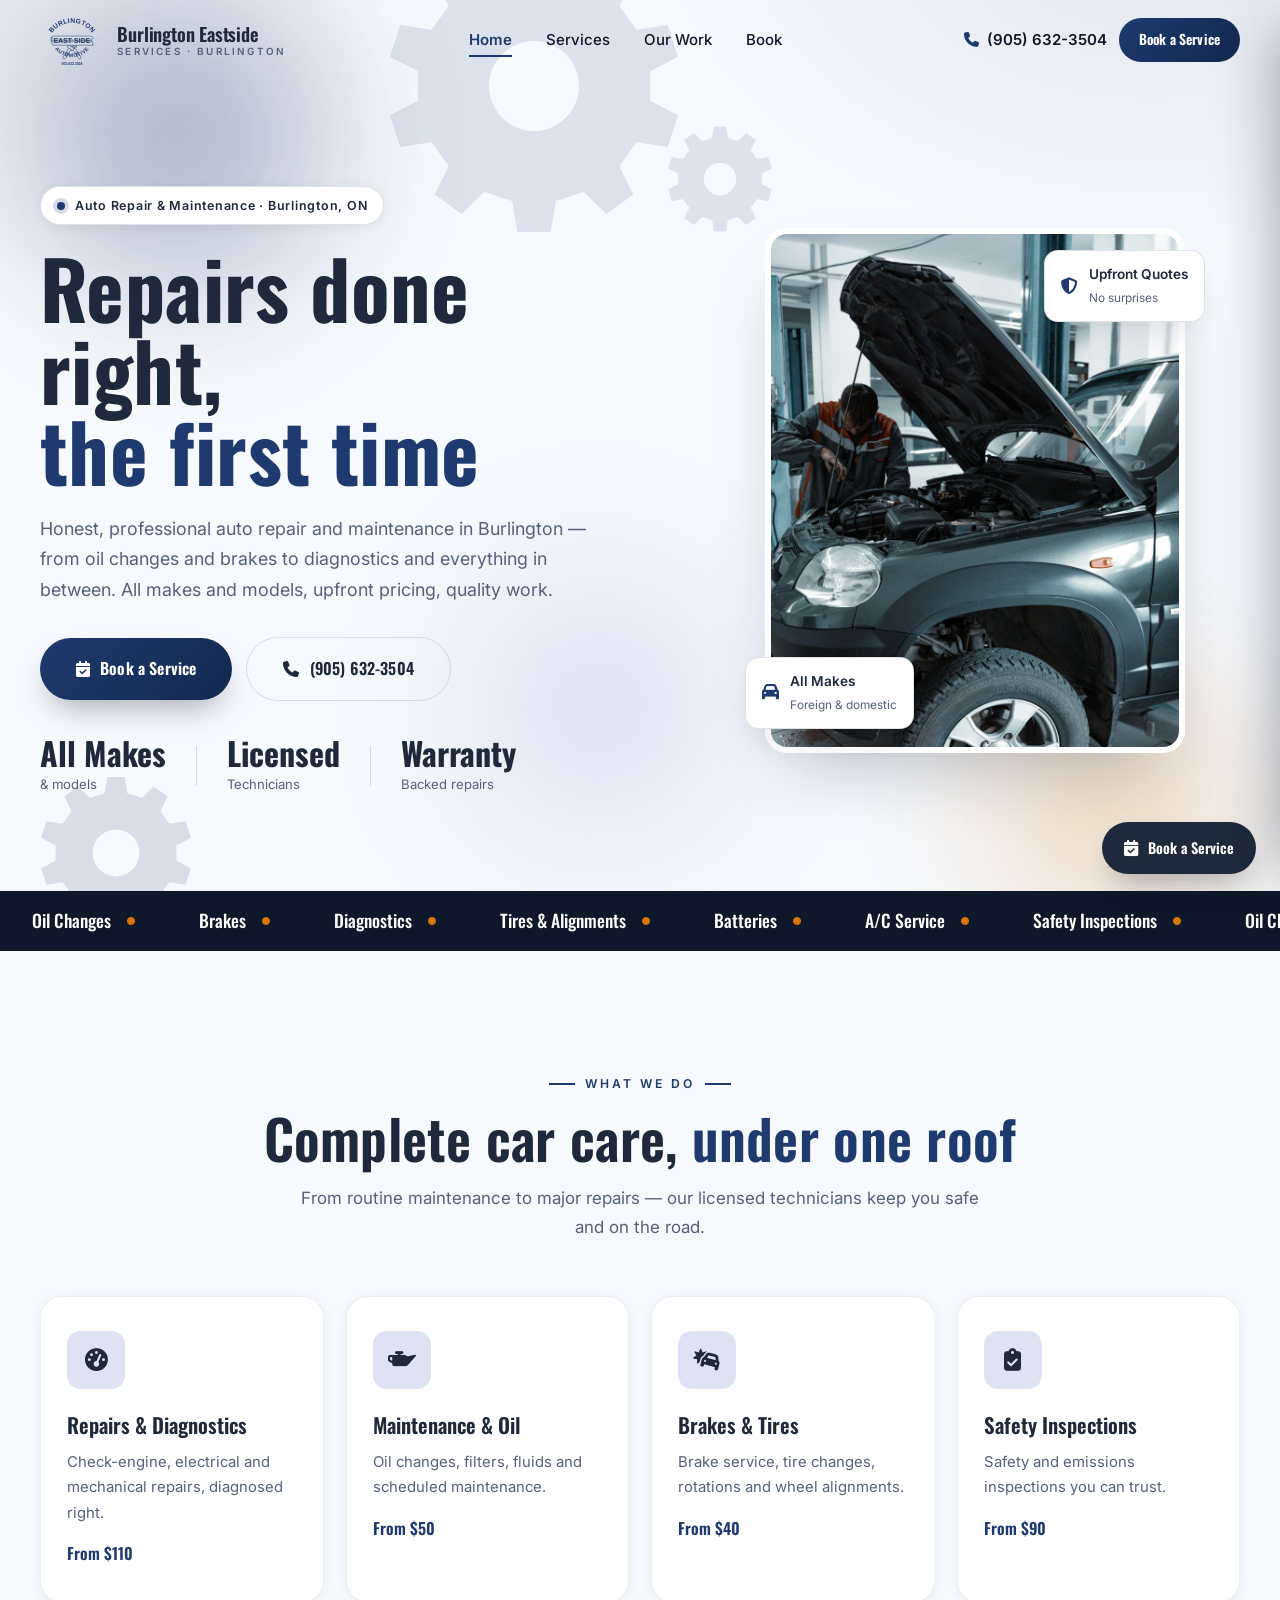
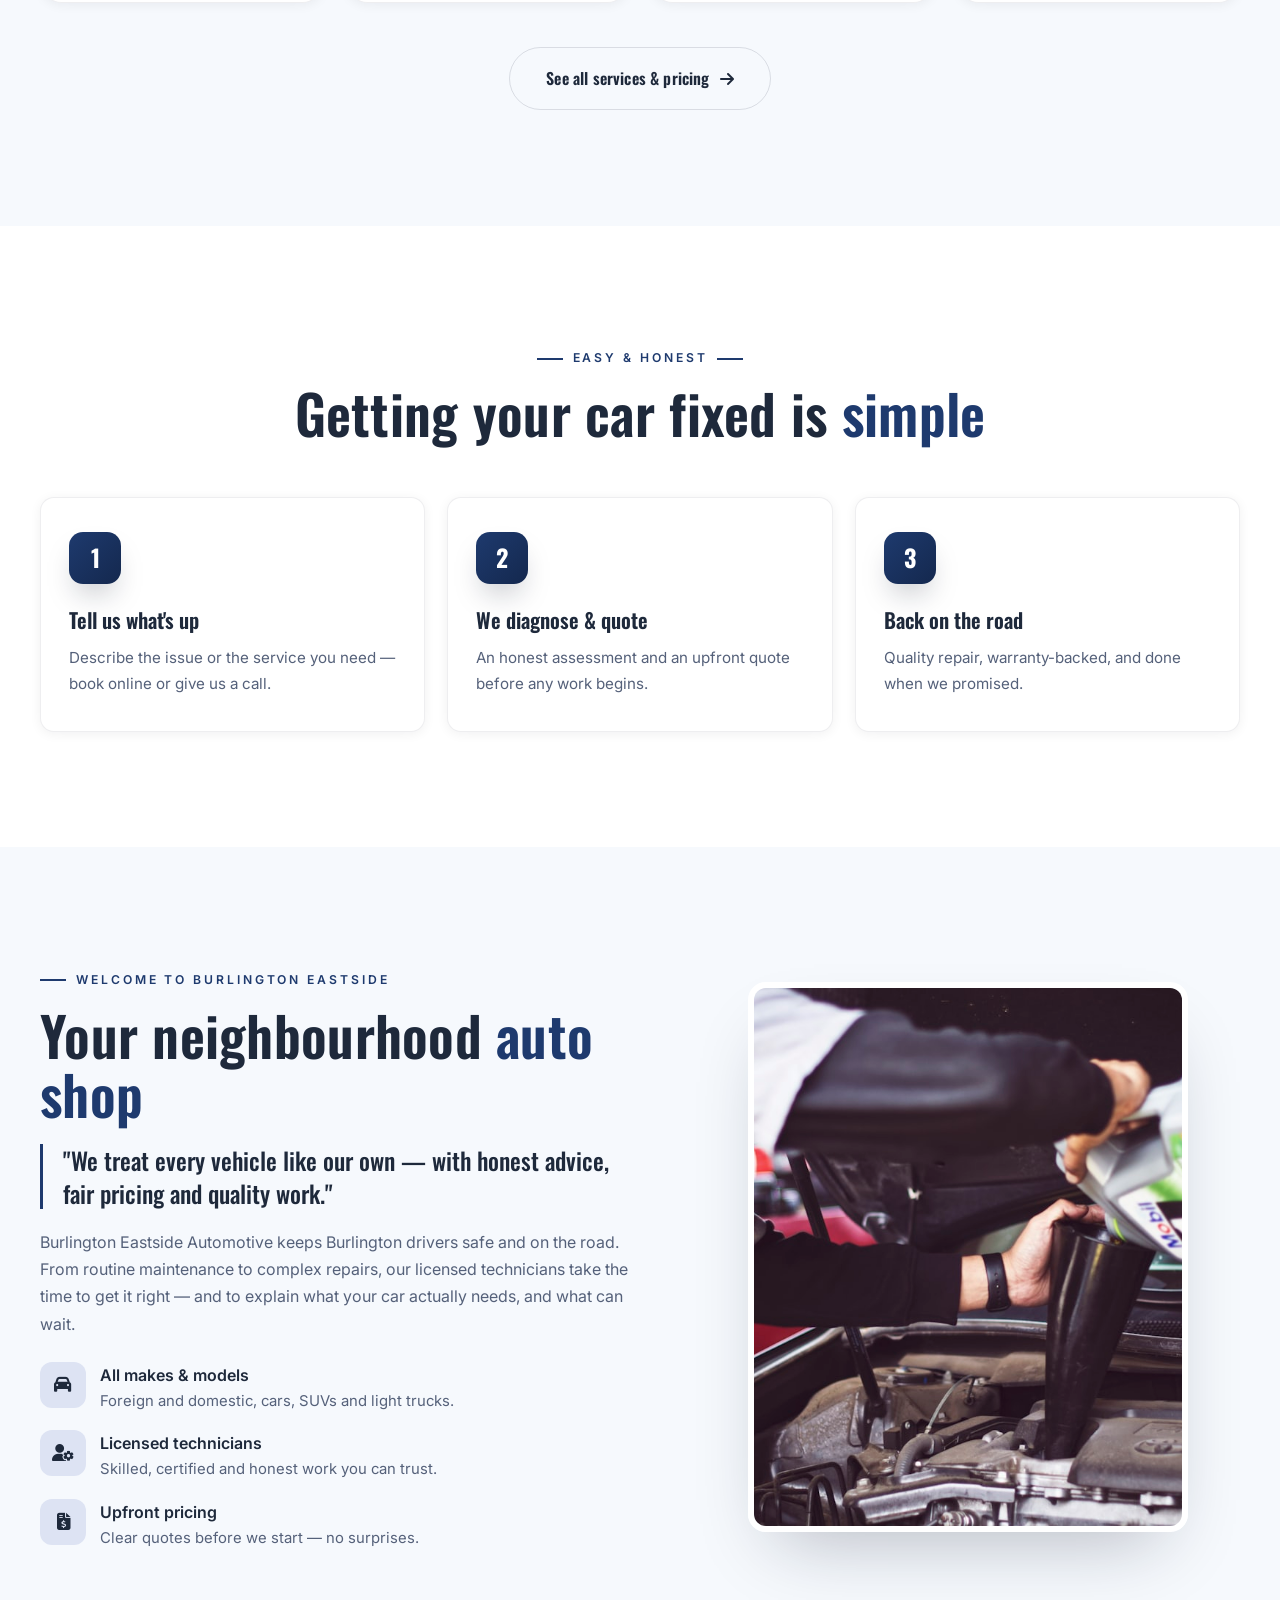
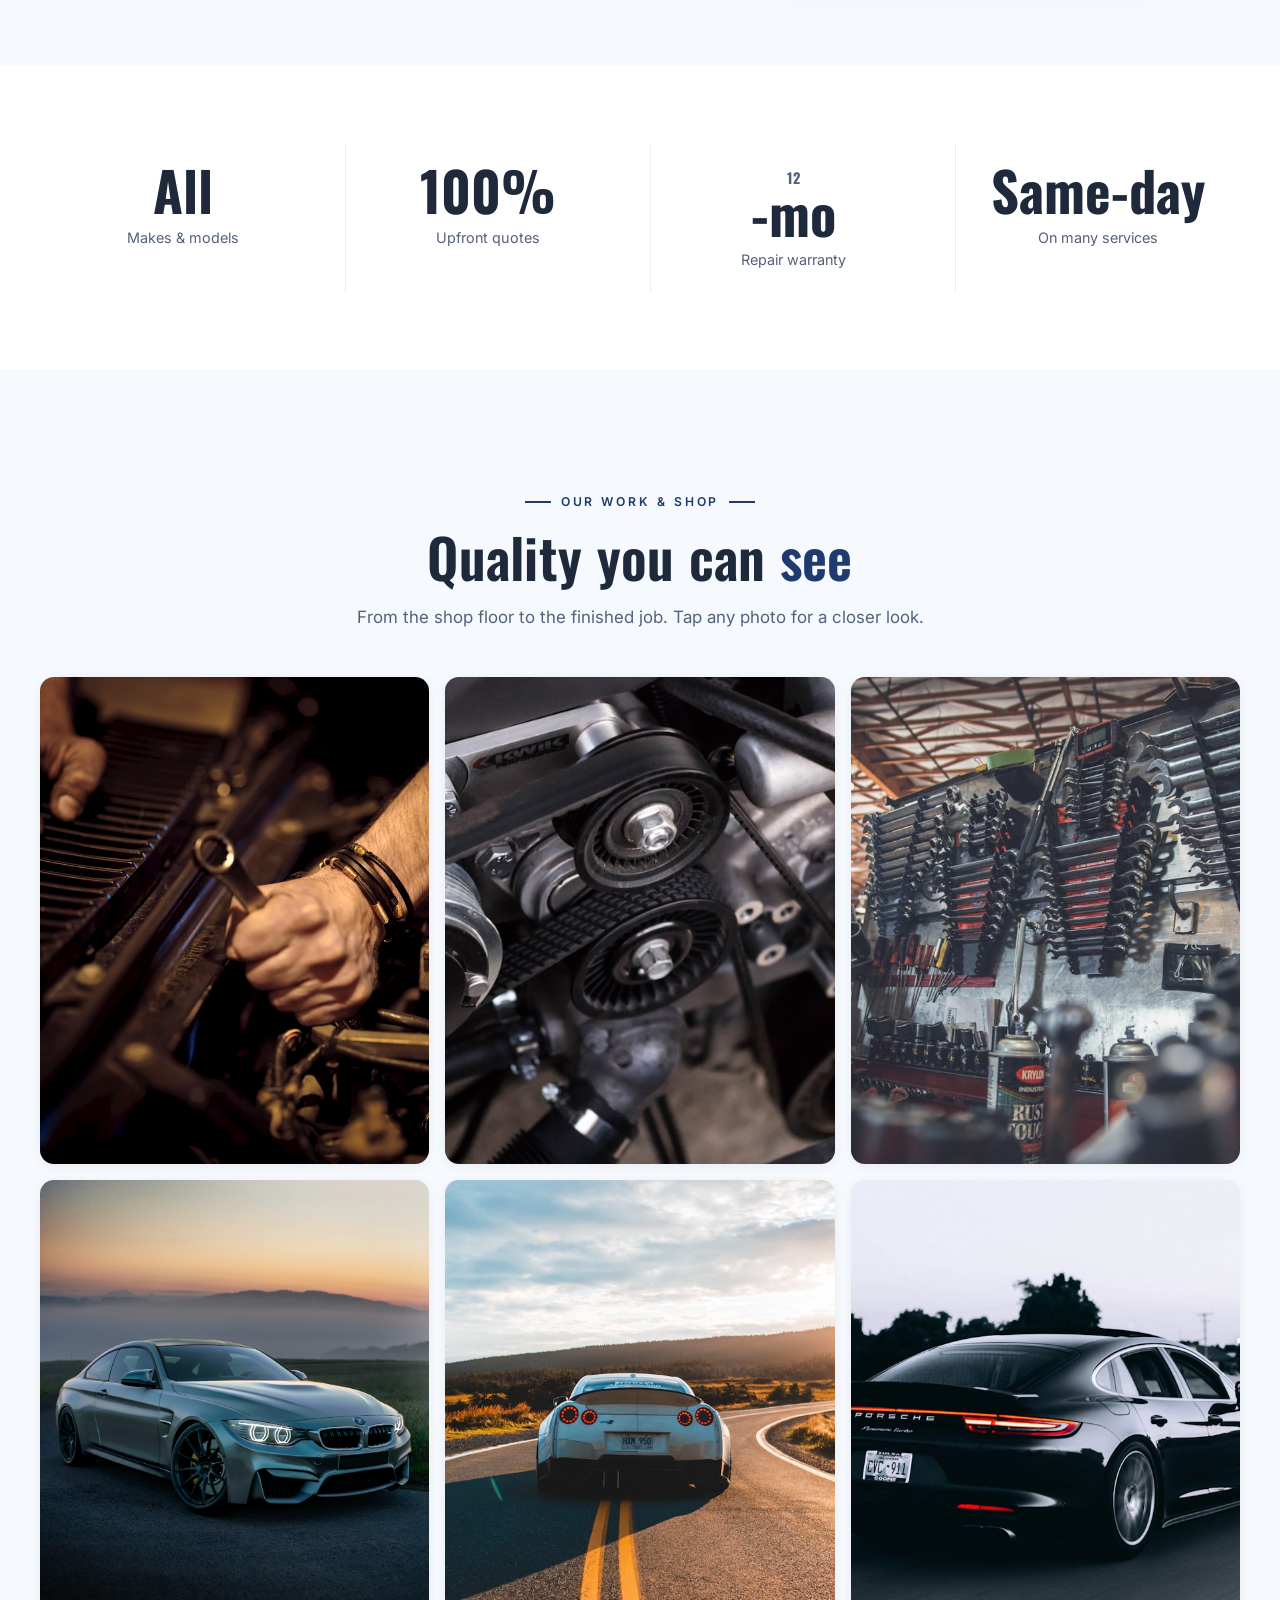
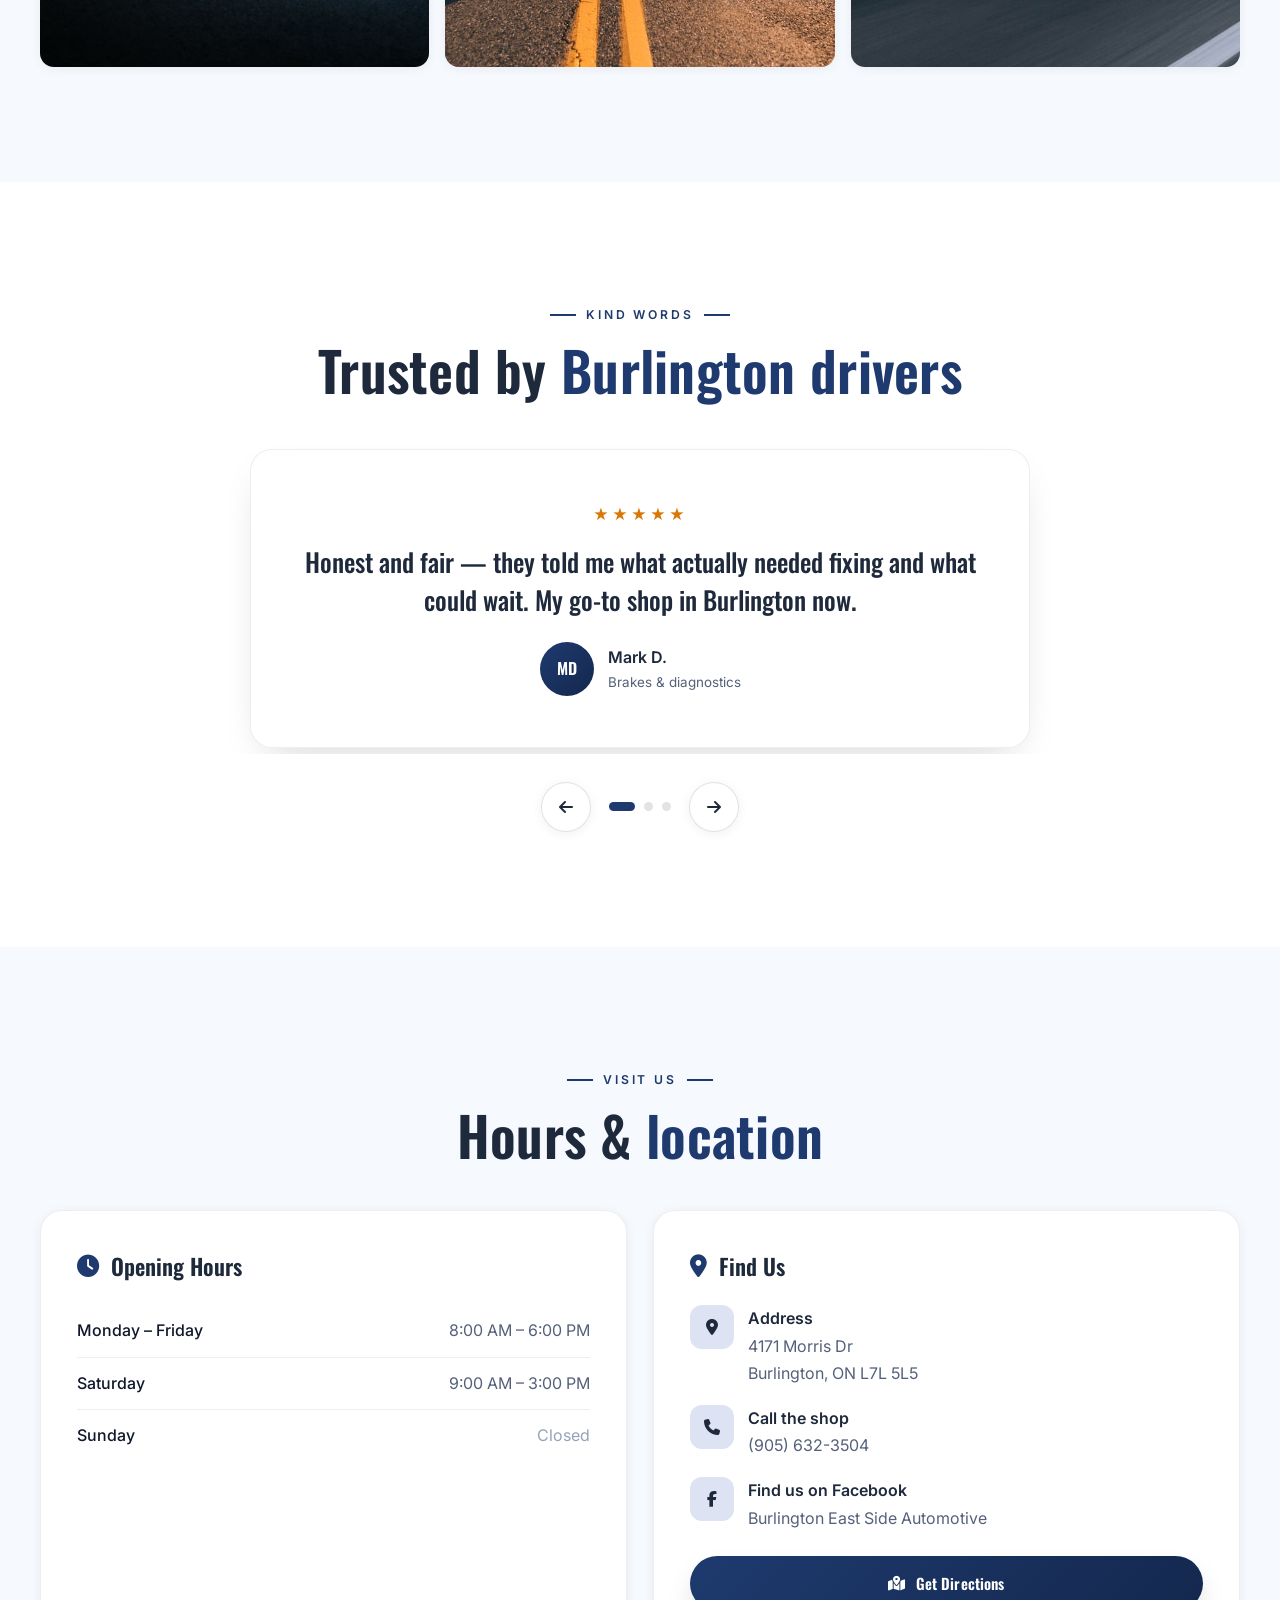
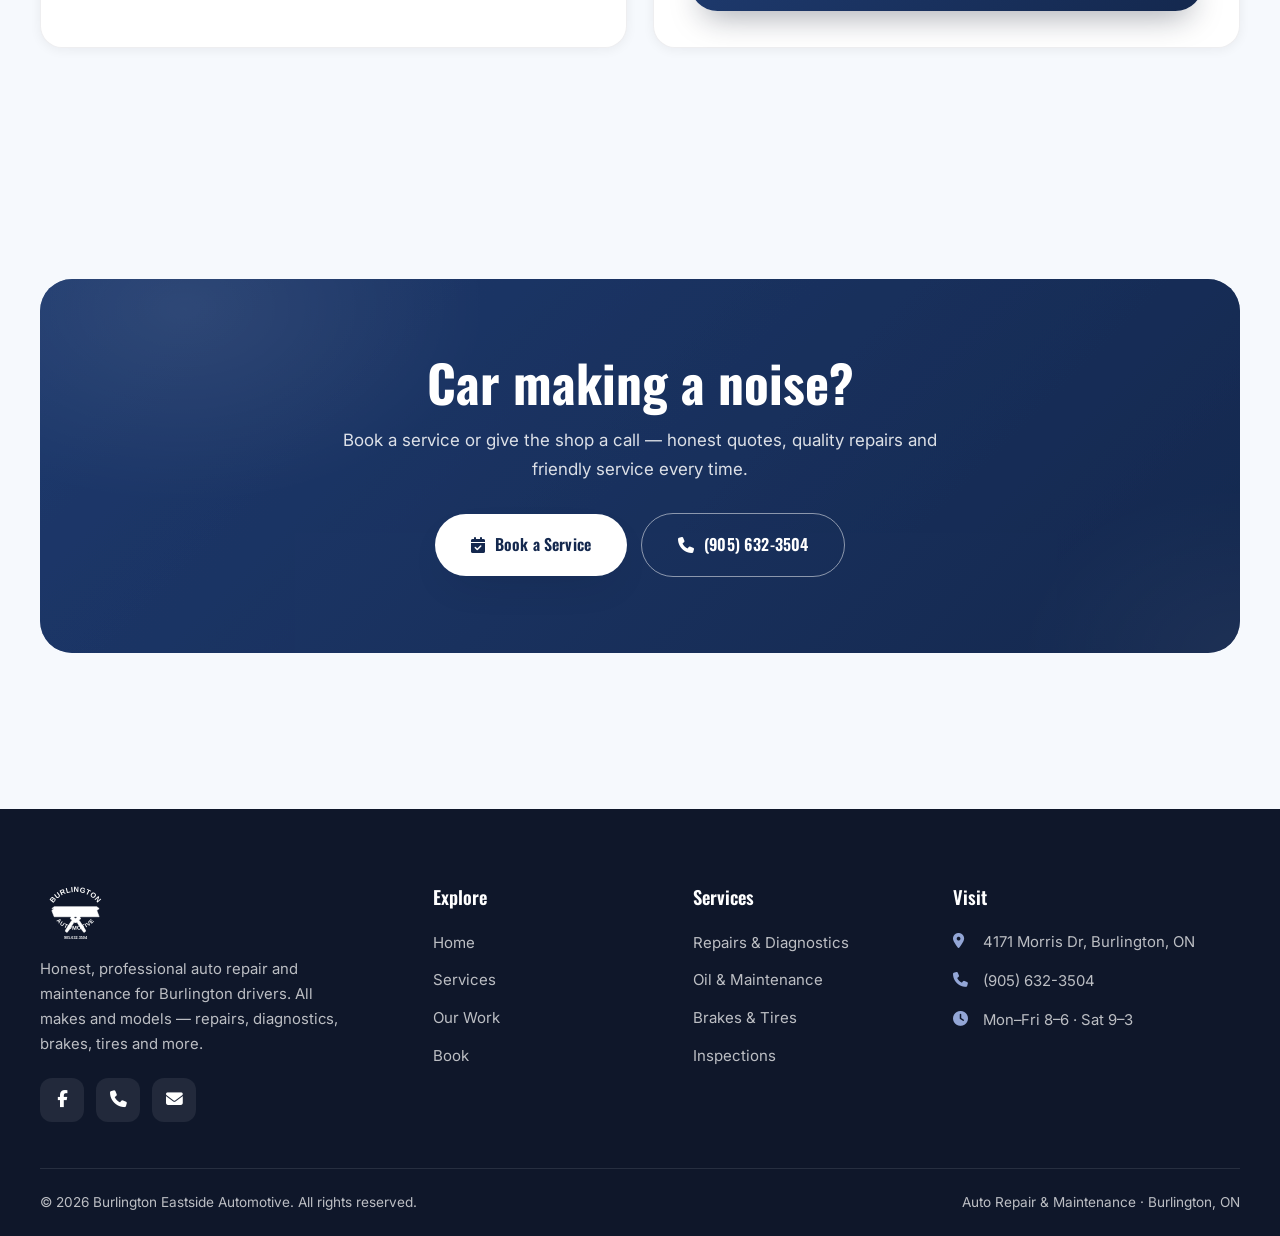
==== commit dab1c152: "Burlington East Side: real logo (recreated navy+chrome) + navy/steel theme" ====
--- a/index.html
+++ b/index.html
@@ -5,7 +5,7 @@
   <meta name="viewport" content="width=device-width, initial-scale=1.0" />
   <title>Burlington Eastside Automotive | Auto Repair &amp; Maintenance in Burlington, ON</title>
   <meta name="description" content="Burlington Eastside Automotive — honest, professional auto repair and maintenance in Burlington, ON. Oil changes, brakes, diagnostics, tires, alignments and more. All makes & models. Call (905) 632-3504." />
-  <meta name="theme-color" content="#059669" />
+  <meta name="theme-color" content="#1E3A6E" />
   <meta property="og:type" content="website" />
   <meta property="og:site_name" content="Burlington Eastside Automotive" />
   <meta property="og:title" content="Burlington Eastside Automotive | Auto Repair in Burlington, ON" />
--- a/css/styles.css
+++ b/css/styles.css
@@ -13,9 +13,9 @@
 
   --navy: #1E293B;
   --navy-deep: #0F172A;
-  --navy-bright: #059669;
-  --navy-soft: #D1FAE5;
-  --navy-grad: linear-gradient(135deg, #059669, #047857);
+  --navy-bright: #1E3A6E;
+  --navy-soft: #DDE3F3;
+  --navy-grad: linear-gradient(135deg, #1E3A6E, #14284E);
 
   --accent: #D97706; /* subtle brass for stars/premium touches */
 
@@ -53,7 +53,7 @@
 body::before {
   content: ""; position: fixed; inset: 0; z-index: -2;
   background:
-    radial-gradient(900px 620px at 90% -10%, rgba(5,150,105,0.10), transparent 55%),
+    radial-gradient(900px 620px at 90% -10%, rgba(30,58,110,0.10), transparent 55%),
     radial-gradient(720px 500px at 0% 2%, rgba(15,23,42,0.05), transparent 55%),
     var(--bg);
 }
@@ -131,8 +131,8 @@
 .hero { position: relative; padding: clamp(130px, 16vw, 186px) 0 clamp(60px, 8vw, 96px); overflow: hidden; }
 .hero-grid { display: grid; grid-template-columns: 1.08fr 0.92fr; gap: 46px; align-items: center; }
 .hero-badge { display: inline-flex; align-items: center; gap: 10px; padding: 8px 16px; background: var(--surface); border: 1px solid var(--line); border-radius: 100px; font-size: 0.78rem; font-weight: 600; letter-spacing: 0.06em; color: var(--navy); box-shadow: var(--shadow-sm); }
-.hero-badge .dot { width: 8px; height: 8px; border-radius: 50%; background: var(--navy-bright); box-shadow: 0 0 0 4px rgba(5,150,105,0.18); animation: pulse 2s infinite; }
-@keyframes pulse { 0%,100% { box-shadow: 0 0 0 4px rgba(5,150,105,0.2); } 50% { box-shadow: 0 0 0 8px rgba(5,150,105,0); } }
+.hero-badge .dot { width: 8px; height: 8px; border-radius: 50%; background: var(--navy-bright); box-shadow: 0 0 0 4px rgba(30,58,110,0.18); animation: pulse 2s infinite; }
+@keyframes pulse { 0%,100% { box-shadow: 0 0 0 4px rgba(30,58,110,0.2); } 50% { box-shadow: 0 0 0 8px rgba(30,58,110,0); } }
 .hero-title { font-family: var(--font-display); font-weight: 700; color: var(--navy); font-size: clamp(2.8rem, 6.4vw, 5rem); line-height: 1.02; letter-spacing: -0.02em; margin: 22px 0 0; }
 .hero-title em { font-style: normal; color: var(--navy-bright); }
 .hero-sub { margin-top: 22px; max-width: 52ch; font-size: 1.12rem; color: var(--ink-soft); }
@@ -143,7 +143,7 @@
 .hero-meta .divider { width: 1px; height: 40px; background: var(--line); }
 
 .hero-visual { position: relative; display: grid; place-items: center; min-height: 460px; }
-.hero-visual::before { content: ""; position: absolute; width: 74%; height: 74%; border-radius: 50%; background: radial-gradient(circle, rgba(5,150,105,0.16), transparent 66%); filter: blur(50px); }
+.hero-visual::before { content: ""; position: absolute; width: 74%; height: 74%; border-radius: 50%; background: radial-gradient(circle, rgba(30,58,110,0.16), transparent 66%); filter: blur(50px); }
 .hero-photo-wrap { position: relative; width: min(420px, 100%); }
 .hero-photo { position: relative; border-radius: 22px; overflow: hidden; border: 6px solid #fff; box-shadow: var(--shadow-lg); aspect-ratio: 4 / 5; }
 .hero-photo img { width: 100%; height: 100%; object-fit: cover; }
@@ -284,7 +284,7 @@
 .footer-links a:hover { color: #fff; padding-left: 5px; }
 .footer-contact { display: grid; gap: 14px; font-size: 0.93rem; }
 .footer-contact a, .footer-contact span { display: flex; gap: 12px; align-items: flex-start; }
-.footer-contact i { color: #6EE7B7; width: 18px; margin-top: 4px; }
+.footer-contact i { color: #93A6D6; width: 18px; margin-top: 4px; }
 .footer-social { display: flex; gap: 12px; margin-top: 20px; }
 .footer-social a { width: 44px; height: 44px; border-radius: 12px; background: rgba(255,255,255,0.08); display: grid; place-items: center; color: #fff; font-size: 1.05rem; transition: background 0.3s, transform 0.3s; }
 .footer-social a:hover { background: var(--navy-bright); transform: translateY(-4px); }
@@ -299,9 +299,9 @@
 .to-top { position: fixed; bottom: 26px; left: 24px; z-index: 90; width: 50px; height: 50px; border-radius: 50%; background: #fff; border: 1px solid var(--line); color: var(--navy); display: grid; place-items: center; font-size: 1.05rem; box-shadow: var(--shadow-sm); opacity: 0; visibility: hidden; transform: translateY(14px); transition: opacity 0.35s, transform 0.35s, visibility 0.35s; }
 .to-top.show { opacity: 1; visibility: visible; transform: translateY(0); }
 .toast-wrap { position: fixed; bottom: 26px; left: 50%; transform: translateX(-50%); z-index: 400; display: grid; gap: 10px; width: min(92vw, 400px); }
-.toast { background: var(--navy); color: #fff; padding: 15px 18px; border-radius: 12px; display: flex; align-items: center; gap: 12px; box-shadow: var(--shadow-lg); transform: translateY(20px); opacity: 0; transition: transform 0.4s var(--ease), opacity 0.4s; border-left: 3px solid #6EE7B7; }
+.toast { background: var(--navy); color: #fff; padding: 15px 18px; border-radius: 12px; display: flex; align-items: center; gap: 12px; box-shadow: var(--shadow-lg); transform: translateY(20px); opacity: 0; transition: transform 0.4s var(--ease), opacity 0.4s; border-left: 3px solid #93A6D6; }
 .toast.show { transform: translateY(0); opacity: 1; }
-.toast i { color: #6EE7B7; font-size: 1.15rem; }
+.toast i { color: #93A6D6; font-size: 1.15rem; }
 
 /* ============ PAGE HERO ============ */
 .page-hero { padding: clamp(140px, 15vw, 190px) 0 clamp(40px, 5vw, 64px); text-align: center; position: relative; overflow: hidden; }
@@ -344,7 +344,7 @@
 .field label .req { color: var(--navy-bright); }
 .field input, .field textarea, .field select { width: 100%; padding: 13px 15px; border-radius: 10px; border: 1.5px solid var(--line); background: #fff; color: var(--ink); transition: border 0.25s, box-shadow 0.25s; }
 .field input::placeholder, .field textarea::placeholder { color: #94A3B8; }
-.field input:focus, .field textarea:focus, .field select:focus { outline: none; border-color: var(--navy-bright); box-shadow: 0 0 0 4px rgba(5,150,105,0.12); }
+.field input:focus, .field textarea:focus, .field select:focus { outline: none; border-color: var(--navy-bright); box-shadow: 0 0 0 4px rgba(30,58,110,0.12); }
 .field textarea { resize: vertical; min-height: 90px; }
 .field-row { display: grid; grid-template-columns: 1fr 1fr; gap: 16px; }
 .hp { position: absolute; left: -9999px; opacity: 0; height: 0; }
@@ -353,7 +353,7 @@
 .chip-opt input { position: absolute; opacity: 0; inset: 0; cursor: pointer; }
 .chip-opt span { display: inline-flex; align-items: center; gap: 8px; padding: 10px 16px; border-radius: 100px; border: 1.5px solid var(--line); background: #fff; color: var(--ink); font-weight: 500; font-size: 0.9rem; transition: all 0.25s; cursor: pointer; }
 .chip-opt input:checked + span { background: var(--navy); color: #fff; border-color: var(--navy); }
-.chip-opt input:focus-visible + span { box-shadow: 0 0 0 4px rgba(5,150,105,0.2); }
+.chip-opt input:focus-visible + span { box-shadow: 0 0 0 4px rgba(30,58,110,0.2); }
 .form-nav { display: flex; justify-content: space-between; gap: 12px; margin-top: 26px; }
 .form-nav .btn--ghost.hidden { visibility: hidden; }
 .form-success { display: none; text-align: center; padding: 20px 10px; animation: fade 0.5s var(--ease); }
@@ -426,9 +426,9 @@
 /* ===== BAJE AUTO — theme overrides + Motion layer ===== */
 :root { --font-display: "Oswald", system-ui, sans-serif; }
 .hero-title, .section-title, .page-hero h1 { letter-spacing: 0.005em; }
-.btn { --bg: linear-gradient(135deg, #059669, #047857); --fg: #fff; }
+.btn { --bg: linear-gradient(135deg, #1E3A6E, #14284E); --fg: #fff; }
 .btn--ghost { --bg: transparent; --fg: var(--navy); }
-.btn--white { --bg: #fff; --fg: #047857; }
+.btn--white { --bg: #fff; --fg: #14284E; }
 .brand-logo { border-radius: 12px; height: 50px; box-shadow: var(--shadow-sm); }
 .footer-brand .brand-logo-f { border-radius: 12px; height: 60px; }
 .marquee { background: #0F172A; }
@@ -447,9 +447,9 @@
 .hero-bg { position: absolute; inset: 0; z-index: 0; overflow: hidden; pointer-events: none; }
 .hero > .container.hero-grid { position: relative; z-index: 1; }
 .ambient-blob { position: absolute; border-radius: 50%; filter: blur(50px); will-change: transform; animation: ambBlob 16s ease-in-out infinite; }
-.ambient-blob.b1 { width: 460px; height: 460px; top: -90px; left: -50px; background: radial-gradient(circle, rgba(5,150,105,0.7), transparent 70%); opacity: 0.55; }
+.ambient-blob.b1 { width: 460px; height: 460px; top: -90px; left: -50px; background: radial-gradient(circle, rgba(30,58,110,0.7), transparent 70%); opacity: 0.55; }
 .ambient-blob.b2 { width: 400px; height: 400px; bottom: -110px; right: -30px; background: radial-gradient(circle, rgba(217,119,6,0.6), transparent 70%); opacity: 0.45; animation-duration: 20s; animation-delay: -5s; }
-.ambient-blob.b3 { width: 430px; height: 430px; bottom: -30px; left: 30%; background: radial-gradient(circle, rgba(110,231,183,0.7), transparent 70%); opacity: 0.42; animation-duration: 24s; animation-delay: -9s; }
+.ambient-blob.b3 { width: 430px; height: 430px; bottom: -30px; left: 30%; background: radial-gradient(circle, rgba(147,166,214,0.7), transparent 70%); opacity: 0.42; animation-duration: 24s; animation-delay: -9s; }
 .ambient-gear { position: absolute; will-change: transform; }
 .ambient-gear.g1 { width: 300px; top: -64px; left: 30%; opacity: 0.12; animation: ambSpin 20s linear infinite; }
 .ambient-gear.g2 { width: 156px; bottom: -40px; left: 3%; opacity: 0.14; animation: ambSpinRev 14s linear infinite; }
@@ -475,3 +475,6 @@
 
 /* flat SVG logo mark */
 .brand-logo{box-shadow:none!important;border-radius:0!important;}
+/* real logo (Burlington East Side) */
+.brand-logo{ height:54px!important; border-radius:0!important; box-shadow:none!important; }
+.footer-brand .brand-logo-f{ filter:brightness(0) invert(1); }
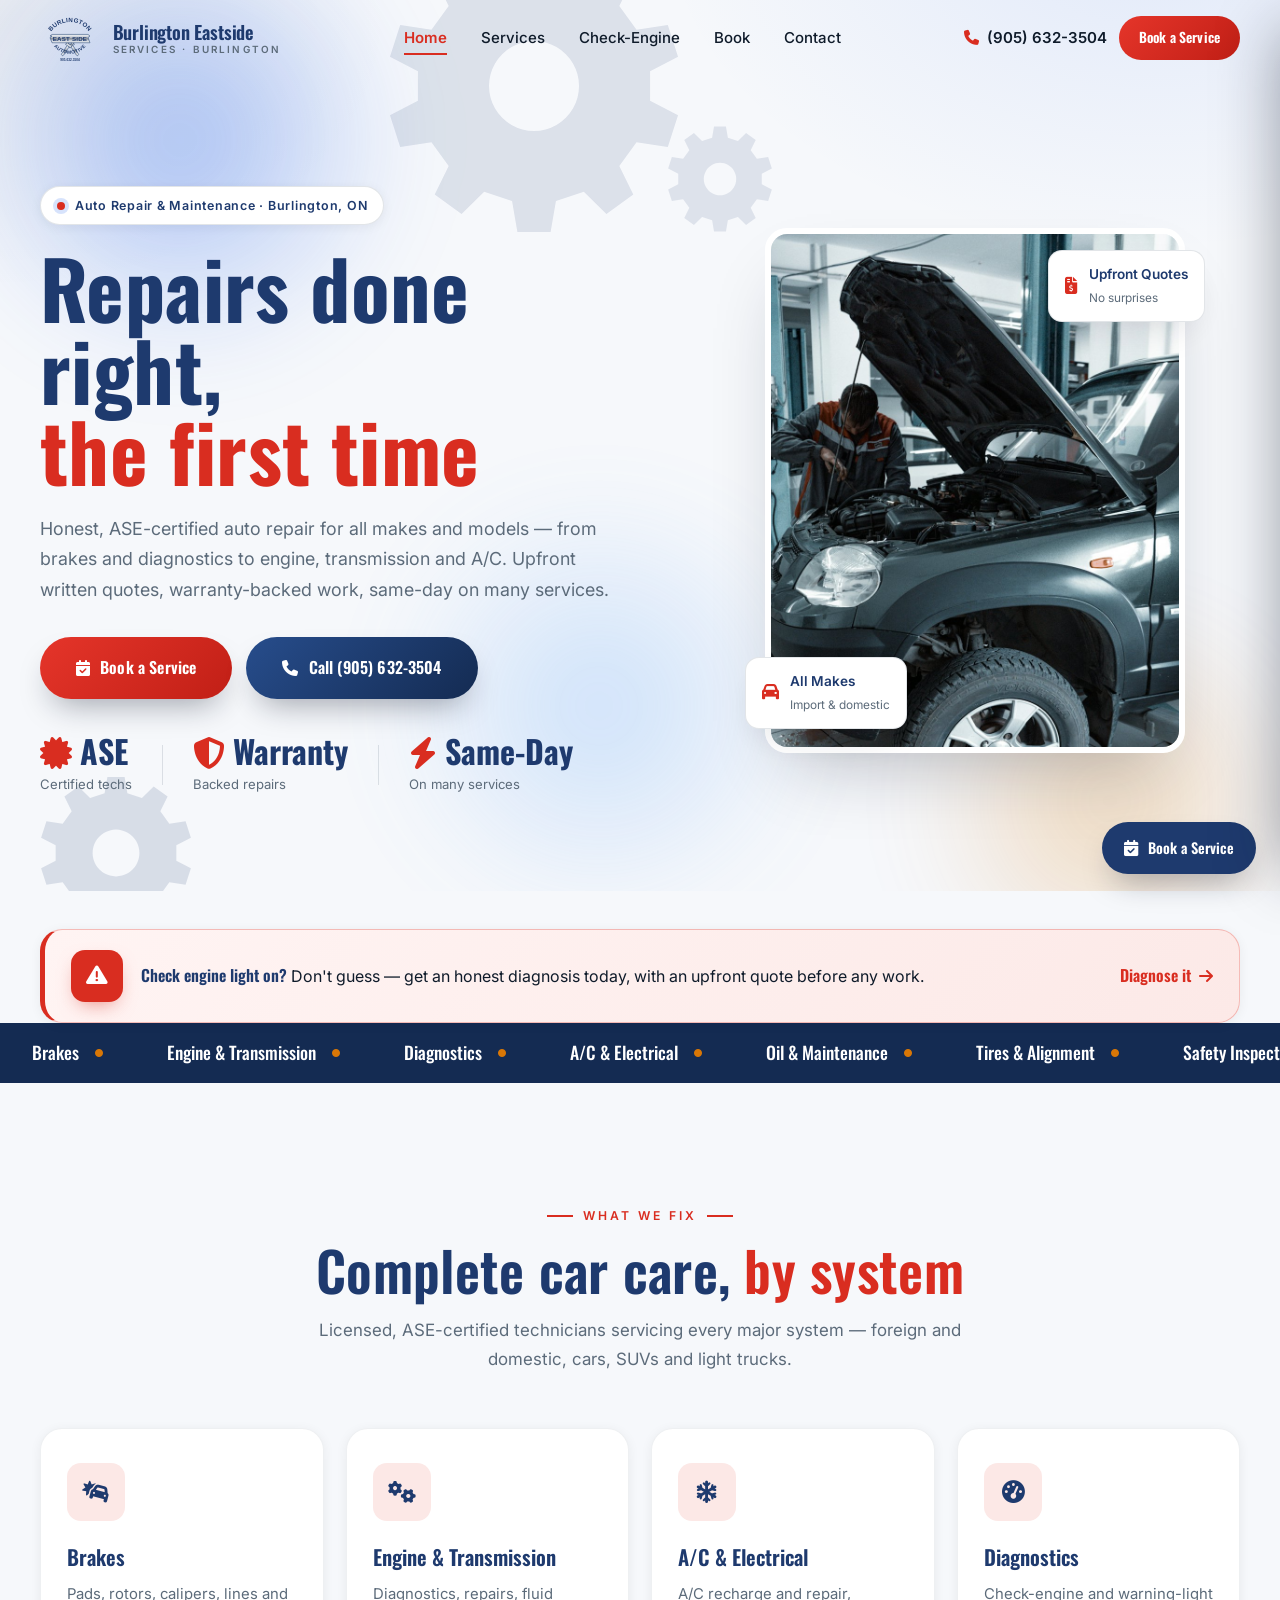
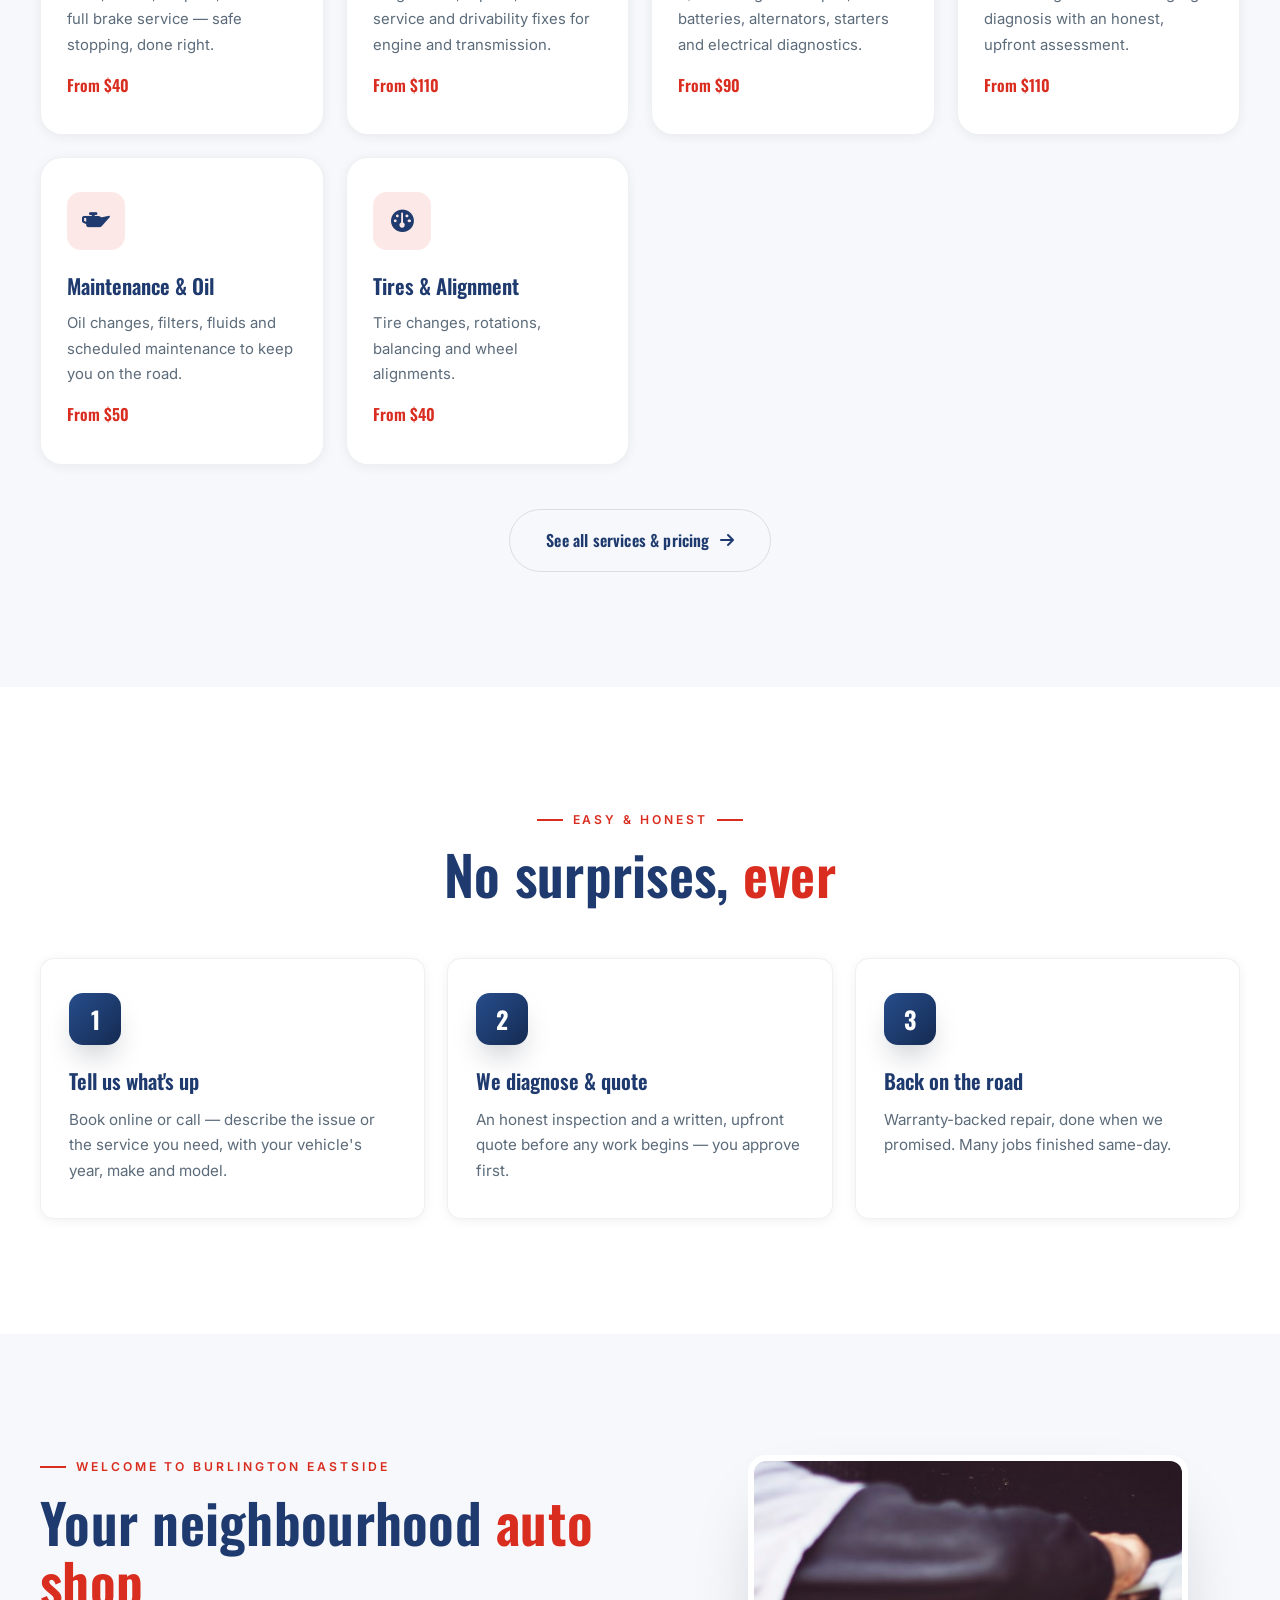
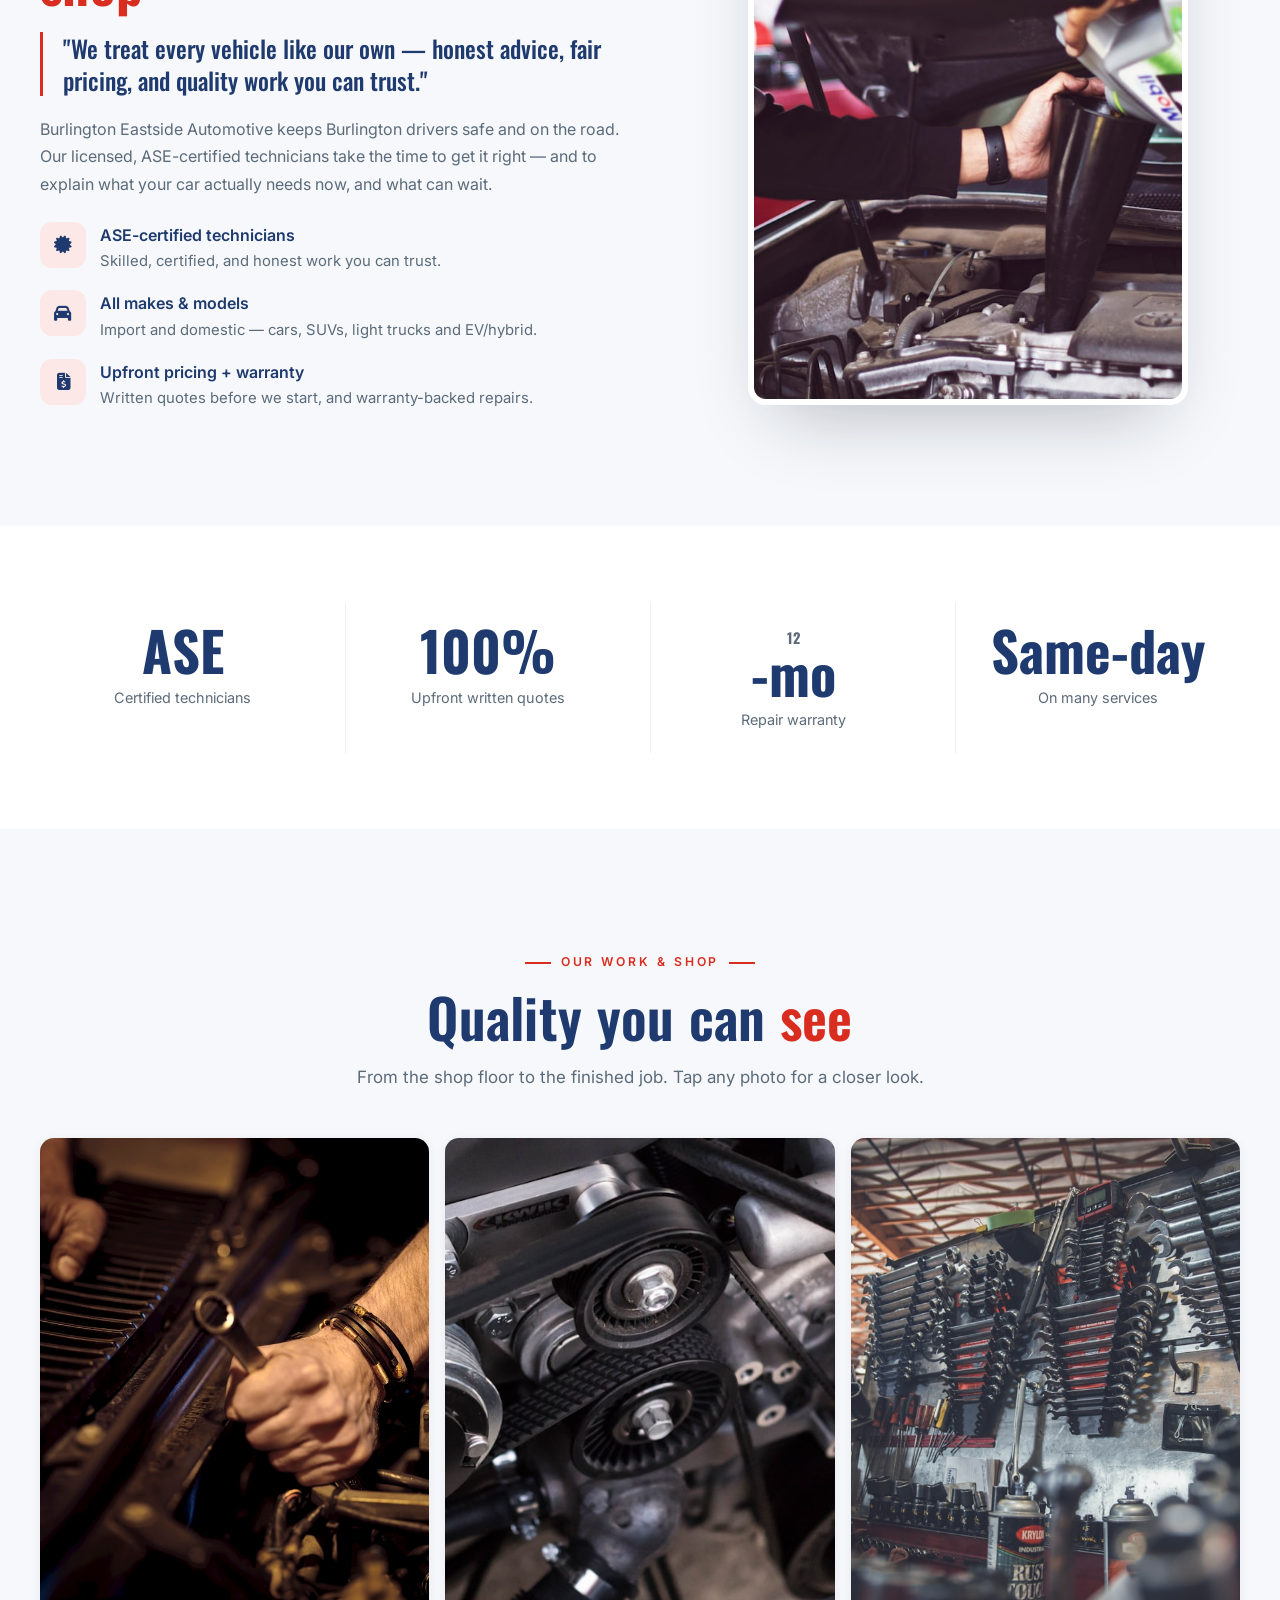
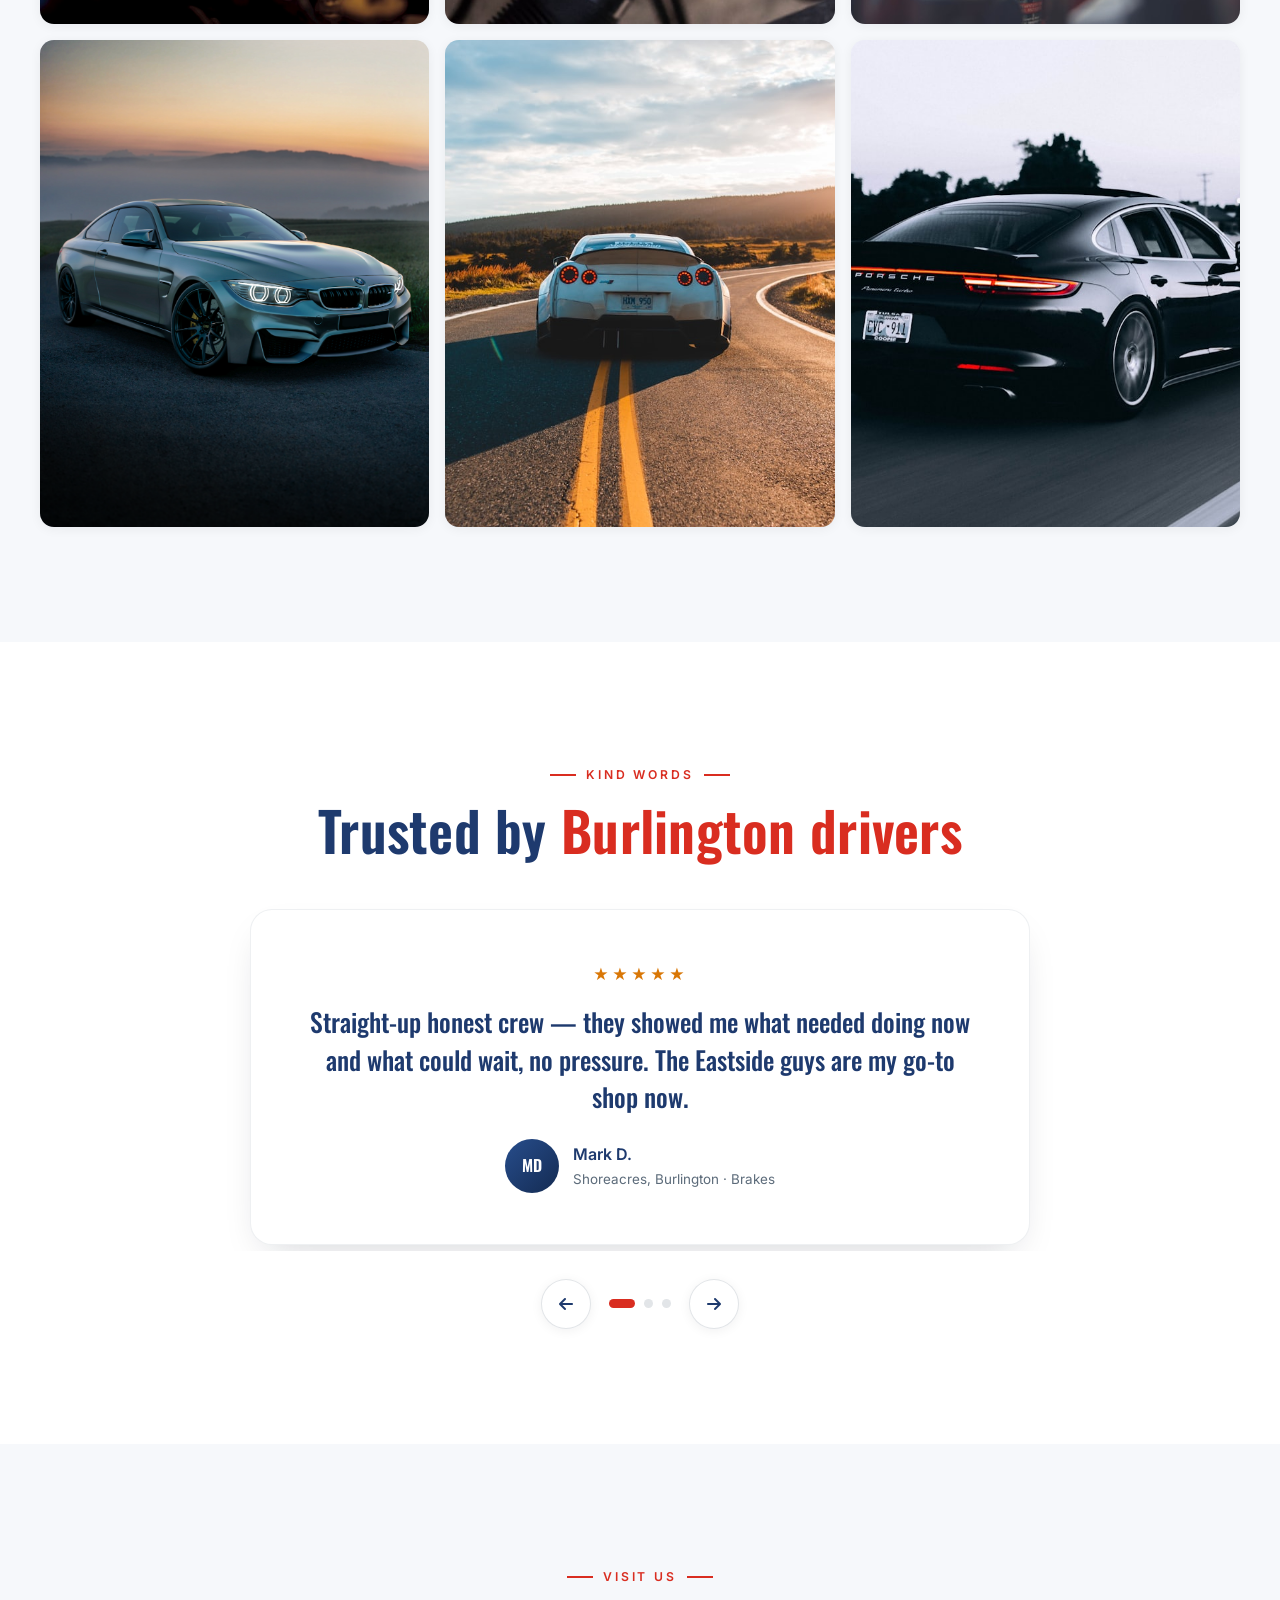
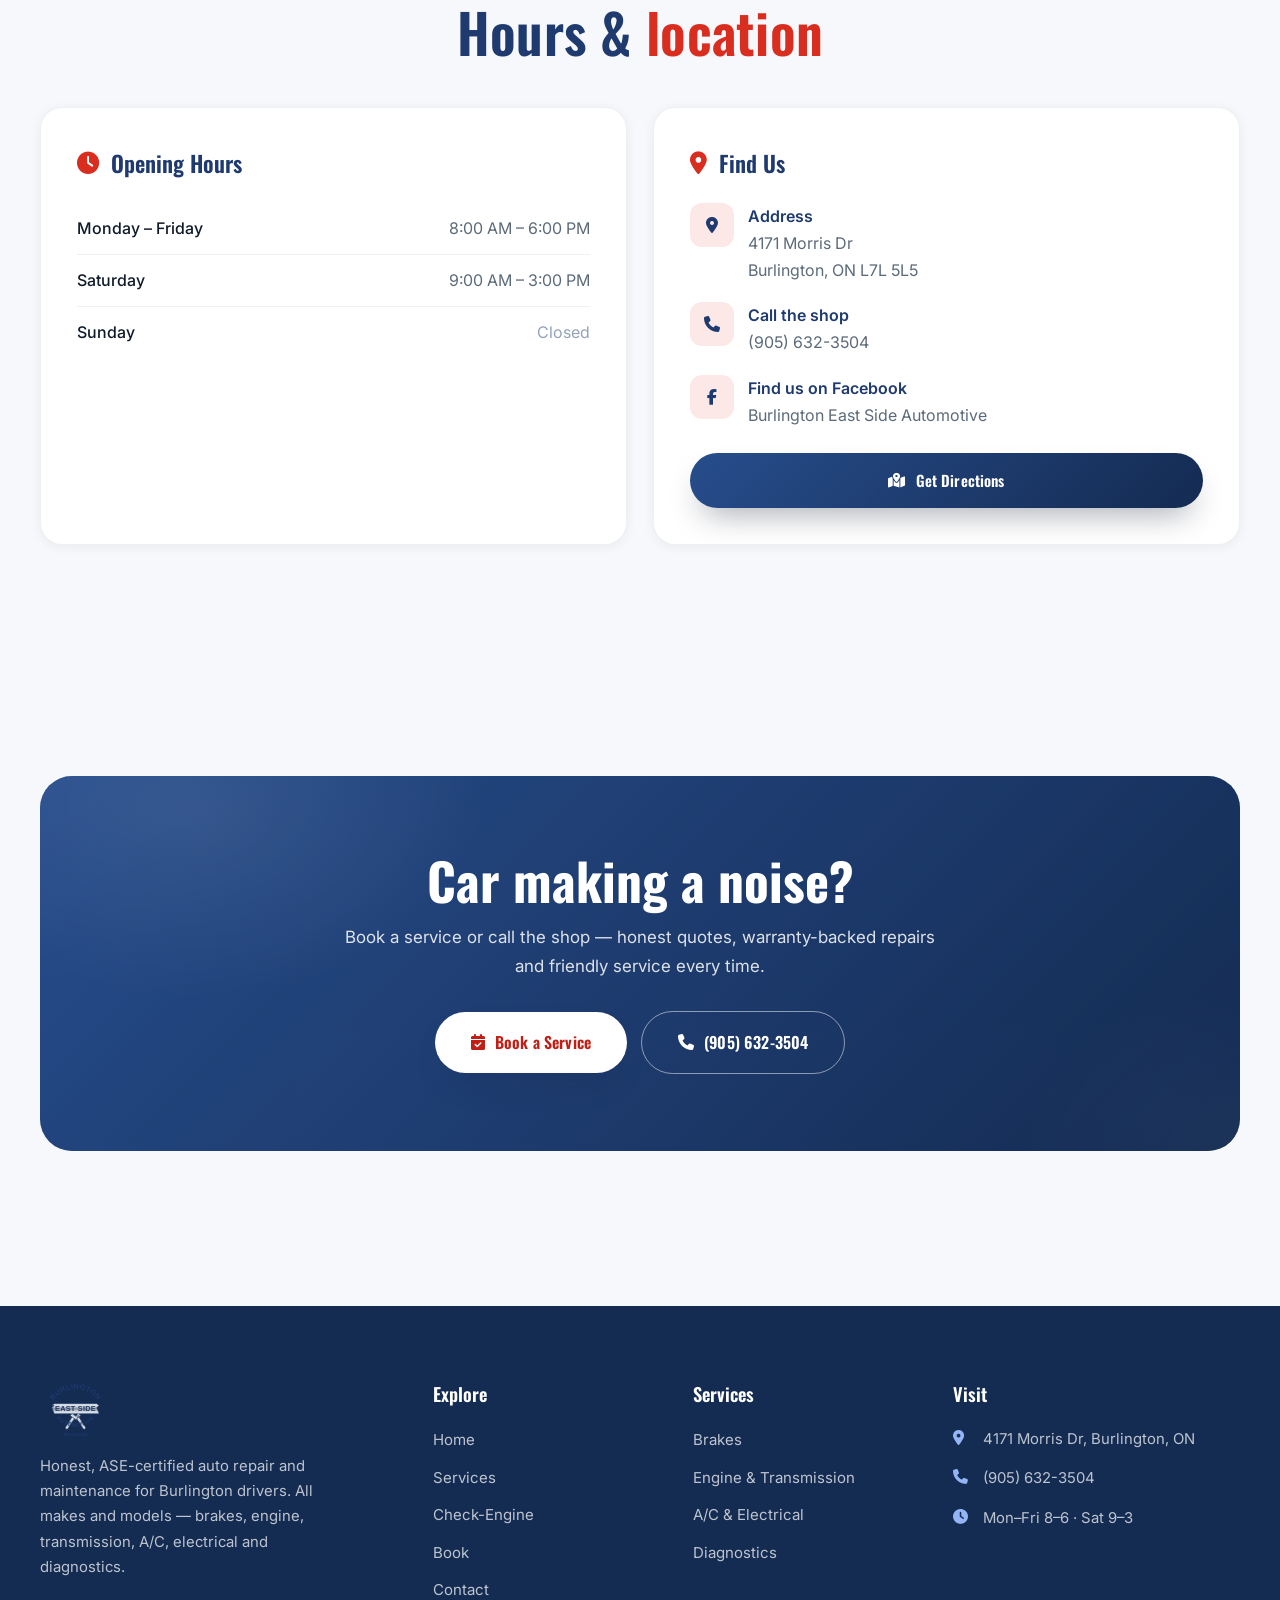
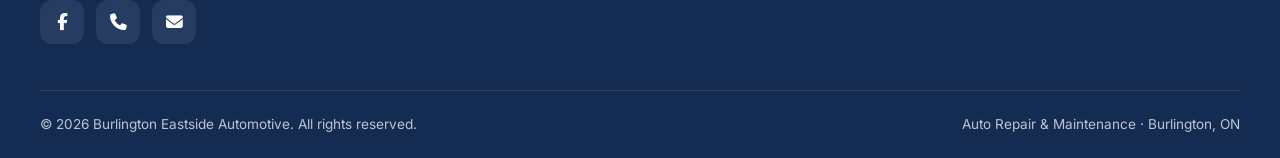
==== commit 47b3bfea: "Rebuild to new template spec: 5-page core set, real branding + logo, category-specific content" ====
--- a/index.html
+++ b/index.html
@@ -4,12 +4,12 @@
   <meta charset="UTF-8" />
   <meta name="viewport" content="width=device-width, initial-scale=1.0" />
   <title>Burlington Eastside Automotive | Auto Repair &amp; Maintenance in Burlington, ON</title>
-  <meta name="description" content="Burlington Eastside Automotive — honest, professional auto repair and maintenance in Burlington, ON. Oil changes, brakes, diagnostics, tires, alignments and more. All makes & models. Call (905) 632-3504." />
+  <meta name="description" content="Honest, ASE-certified auto repair &amp; maintenance in Burlington, ON. Brakes, engine, transmission, A/C, electrical and diagnostics. All makes &amp; models, warranty-backed, same-day on many services. Call (905) 632-3504." />
   <meta name="theme-color" content="#1E3A6E" />
   <meta property="og:type" content="website" />
   <meta property="og:site_name" content="Burlington Eastside Automotive" />
   <meta property="og:title" content="Burlington Eastside Automotive | Auto Repair in Burlington, ON" />
-  <meta property="og:description" content="Honest auto repair & maintenance in Burlington — repairs, diagnostics, brakes, tires and more. All makes & models." />
+  <meta property="og:description" content="Honest, warranty-backed auto repair — brakes, engine, transmission, A/C, electrical &amp; diagnostics. All makes &amp; models." />
 
   <link rel="icon" type="image/svg+xml" href="assets/favicon.svg" />
   <link rel="preconnect" href="https://fonts.googleapis.com" />
@@ -23,12 +23,13 @@
     "@context": "https://schema.org",
     "@type": "AutoRepair",
     "name": "Burlington Eastside Automotive",
-    "description": "Honest, professional auto repair and maintenance in Burlington — repairs, diagnostics, brakes, tires, oil changes and more. All makes & models.",
+    "description": "Honest, ASE-certified auto repair and maintenance in Burlington — brakes, engine, transmission, A/C, electrical, diagnostics, oil and tires. All makes & models, warranty-backed.",
     "priceRange": "$$",
     "telephone": "+1-905-632-3504",
     "email": "info@burlingtoneastsideauto.ca",
     "address": { "@type": "PostalAddress", "streetAddress": "4171 Morris Dr", "addressLocality": "Burlington", "addressRegion": "ON", "postalCode": "L7L 5L5", "addressCountry": "CA" },
     "areaServed": "Burlington",
+    "openingHours": ["Mo-Fr 08:00-18:00", "Sa 09:00-15:00"],
     "sameAs": ["https://www.facebook.com/p/Burlington-East-Side-Automotive-100069459742204/"]
   }
   </script>
@@ -45,8 +46,9 @@
       <nav class="nav-links" aria-label="Primary">
         <a href="index.html" class="active">Home</a>
         <a href="services.html">Services</a>
-        <a href="index.html#gallery">Our Work</a>
+        <a href="diagnostics.html">Check-Engine</a>
         <a href="book.html">Book</a>
+        <a href="contact.html">Contact</a>
       </nav>
       <div class="nav-actions">
         <a href="tel:+19056323504" class="nav-phone"><i class="fa-solid fa-phone"></i> (905) 632-3504</a>
@@ -60,95 +62,108 @@
   <div class="scrim" id="scrim"></div>
   <aside class="mobile-drawer" id="drawer" aria-label="Mobile menu">
     <div class="drawer-head">
-      <img src="assets/logo-mark.svg" alt="Burlington Eastside Automotive" style="height:44px;border-radius:10px" />
+      <img src="assets/logo-mark.svg" alt="Burlington Eastside Automotive" style="height:44px" />
       <button class="drawer-close" id="drawerClose" aria-label="Close menu"><i class="fa-solid fa-xmark"></i></button>
     </div>
     <nav>
       <a href="index.html" class="active">Home <i class="fa-solid fa-chevron-right"></i></a>
       <a href="services.html">Services <i class="fa-solid fa-chevron-right"></i></a>
-      <a href="index.html#gallery">Our Work <i class="fa-solid fa-chevron-right"></i></a>
+      <a href="diagnostics.html">Check-Engine Light <i class="fa-solid fa-chevron-right"></i></a>
       <a href="book.html">Book <i class="fa-solid fa-chevron-right"></i></a>
+      <a href="contact.html">Contact <i class="fa-solid fa-chevron-right"></i></a>
     </nav>
     <div class="drawer-cta">
       <a href="book.html#quote" class="btn btn--block">Book a Service</a>
-      <a href="tel:+19056323504" class="btn btn--ghost btn--block"><i class="fa-solid fa-phone"></i> Call the Shop</a>
+      <a href="tel:+19056323504" class="btn btn--navy btn--block"><i class="fa-solid fa-phone"></i> Call the Shop</a>
     </div>
     <div class="drawer-contact">
       <a href="tel:+19056323504"><i class="fa-solid fa-phone"></i> (905) 632-3504</a>
-      <span><i class="fa-solid fa-location-dot"></i> 4171 Morris Dr, Burlington</span>
+      <span><i class="fa-solid fa-location-dot"></i> 4171 Morris Dr, Burlington, ON</span>
     </div>
   </aside>
 
-  <!-- ============ HERO ============ -->
+  <!-- ============ HERO (dual-path: Book OR Call) ============ -->
   <section class="hero">
     <div class="hero-bg" aria-hidden="true">
       <span class="ambient-blob b1"></span>
       <span class="ambient-blob b2"></span>
       <span class="ambient-blob b3"></span>
-      <img class="ambient-gear g1" data-spin="20" src="assets/gear.svg" alt="" />
-      <img class="ambient-gear g2" data-spin="-14" src="assets/gear.svg" alt="" />
-      <img class="ambient-gear g3" data-spin="11" src="assets/gear.svg" alt="" />
+      <img class="ambient-gear g1" src="assets/gear.svg" alt="" />
+      <img class="ambient-gear g2" src="assets/gear.svg" alt="" />
+      <img class="ambient-gear g3" src="assets/gear.svg" alt="" />
     </div>
     <div class="container hero-grid">
       <div class="hero-content">
         <span class="hero-badge reveal"><span class="dot"></span> Auto Repair &amp; Maintenance · Burlington, ON</span>
         <h1 class="hero-title reveal d1">Repairs done right,<br/><em>the first time</em></h1>
-        <p class="hero-sub reveal d2">Honest, professional auto repair and maintenance in Burlington — from oil changes and brakes to diagnostics and everything in between. All makes and models, upfront pricing, quality work.</p>
+        <p class="hero-sub reveal d2">Honest, ASE-certified auto repair for all makes and models — from brakes and diagnostics to engine, transmission and A/C. Upfront written quotes, warranty-backed work, same-day on many services.</p>
         <div class="hero-ctas reveal d3">
           <a href="book.html#quote" class="btn btn--lg"><i class="fa-solid fa-calendar-check"></i> Book a Service</a>
-          <a href="tel:+19056323504" class="btn btn--ghost btn--lg"><i class="fa-solid fa-phone"></i> (905) 632-3504</a>
+          <a href="tel:+19056323504" class="btn btn--navy btn--lg"><i class="fa-solid fa-phone"></i> Call (905) 632-3504</a>
         </div>
         <div class="hero-meta reveal d4">
-          <div class="m"><b>All Makes</b><span>&amp; models</span></div>
+          <div class="m"><b><i class="fa-solid fa-certificate" style="color:var(--navy-bright)"></i> ASE</b><span>Certified techs</span></div>
           <div class="divider"></div>
-          <div class="m"><b>Licensed</b><span>Technicians</span></div>
+          <div class="m"><b><i class="fa-solid fa-shield-halved" style="color:var(--navy-bright)"></i> Warranty</b><span>Backed repairs</span></div>
           <div class="divider"></div>
-          <div class="m"><b>Warranty</b><span>Backed repairs</span></div>
+          <div class="m"><b><i class="fa-solid fa-bolt" style="color:var(--navy-bright)"></i> Same-Day</b><span>On many services</span></div>
         </div>
       </div>
       <div class="hero-visual" id="heroVisual">
         <div class="hero-photo-wrap">
+          <!-- REPLACE WITH REAL PHOTO: shop storefront / bay with a car on the lift -->
           <div class="hero-photo"><img src="assets/photos/hero.jpg" alt="Technician servicing a vehicle at Burlington Eastside Automotive" data-zoom /></div>
-          <div class="hero-tag t1"><i class="fa-solid fa-shield-halved"></i><div><b>Upfront Quotes</b><small>No surprises</small></div></div>
-          <div class="hero-tag t2"><i class="fa-solid fa-car"></i><div><b>All Makes</b><small>Foreign &amp; domestic</small></div></div>
-        </div>
-      </div>
-    </div>
-  </section>
+          <div class="hero-tag t1"><i class="fa-solid fa-file-invoice-dollar"></i><div><b>Upfront Quotes</b><small>No surprises</small></div></div>
+          <div class="hero-tag t2"><i class="fa-solid fa-car"></i><div><b>All Makes</b><small>Import &amp; domestic</small></div></div>
+        </div>
+      </div>
+    </div>
+  </section>
+
+  <!-- ============ CHECK-ENGINE CALLOUT ============ -->
+  <div class="container">
+    <a href="diagnostics.html" class="ce-band reveal">
+      <span class="ce-ico"><i class="fa-solid fa-triangle-exclamation"></i></span>
+      <span class="ce-txt"><b>Check engine light on?</b> Don't guess — get an honest diagnosis today, with an upfront quote before any work.</span>
+      <span class="ce-go">Diagnose it <i class="fa-solid fa-arrow-right"></i></span>
+    </a>
+  </div>
 
   <!-- ============ MARQUEE ============ -->
   <div class="marquee" aria-hidden="true">
     <div class="marquee-track">
-      <span class="marquee-item">Oil Changes <i class="fa-solid fa-circle"></i></span>
       <span class="marquee-item">Brakes <i class="fa-solid fa-circle"></i></span>
+      <span class="marquee-item">Engine &amp; Transmission <i class="fa-solid fa-circle"></i></span>
       <span class="marquee-item">Diagnostics <i class="fa-solid fa-circle"></i></span>
-      <span class="marquee-item">Tires &amp; Alignments <i class="fa-solid fa-circle"></i></span>
-      <span class="marquee-item">Batteries <i class="fa-solid fa-circle"></i></span>
-      <span class="marquee-item">A/C Service <i class="fa-solid fa-circle"></i></span>
+      <span class="marquee-item">A/C &amp; Electrical <i class="fa-solid fa-circle"></i></span>
+      <span class="marquee-item">Oil &amp; Maintenance <i class="fa-solid fa-circle"></i></span>
+      <span class="marquee-item">Tires &amp; Alignment <i class="fa-solid fa-circle"></i></span>
       <span class="marquee-item">Safety Inspections <i class="fa-solid fa-circle"></i></span>
-      <span class="marquee-item">Oil Changes <i class="fa-solid fa-circle"></i></span>
       <span class="marquee-item">Brakes <i class="fa-solid fa-circle"></i></span>
+      <span class="marquee-item">Engine &amp; Transmission <i class="fa-solid fa-circle"></i></span>
       <span class="marquee-item">Diagnostics <i class="fa-solid fa-circle"></i></span>
-      <span class="marquee-item">Tires &amp; Alignments <i class="fa-solid fa-circle"></i></span>
-      <span class="marquee-item">Batteries <i class="fa-solid fa-circle"></i></span>
-      <span class="marquee-item">A/C Service <i class="fa-solid fa-circle"></i></span>
+      <span class="marquee-item">A/C &amp; Electrical <i class="fa-solid fa-circle"></i></span>
+      <span class="marquee-item">Oil &amp; Maintenance <i class="fa-solid fa-circle"></i></span>
+      <span class="marquee-item">Tires &amp; Alignment <i class="fa-solid fa-circle"></i></span>
       <span class="marquee-item">Safety Inspections <i class="fa-solid fa-circle"></i></span>
     </div>
   </div>
 
-  <!-- ============ SERVICES TEASER ============ -->
+  <!-- ============ SERVICES BY SYSTEM ============ -->
   <section class="section" id="services">
     <div class="container center">
-      <span class="eyebrow eyebrow--center reveal">What We Do</span>
-      <h2 class="section-title reveal d1">Complete car care, <em>under one roof</em></h2>
-      <p class="section-lead reveal d2">From routine maintenance to major repairs — our licensed technicians keep you safe and on the road.</p>
+      <span class="eyebrow eyebrow--center reveal">What We Fix</span>
+      <h2 class="section-title reveal d1">Complete car care, <em>by system</em></h2>
+      <p class="section-lead reveal d2">Licensed, ASE-certified technicians servicing every major system — foreign and domestic, cars, SUVs and light trucks.</p>
     </div>
     <div class="container">
       <div class="feat-grid">
-        <div class="feat-card reveal d1"><div class="ic"><i class="fa-solid fa-gauge-high"></i></div><h3>Repairs &amp; Diagnostics</h3><p>Check-engine, electrical and mechanical repairs, diagnosed right.</p><span class="from">From $110</span></div>
-        <div class="feat-card reveal d2"><div class="ic"><i class="fa-solid fa-oil-can"></i></div><h3>Maintenance &amp; Oil</h3><p>Oil changes, filters, fluids and scheduled maintenance.</p><span class="from">From $50</span></div>
-        <div class="feat-card reveal d3"><div class="ic"><i class="fa-solid fa-car-burst"></i></div><h3>Brakes &amp; Tires</h3><p>Brake service, tire changes, rotations and wheel alignments.</p><span class="from">From $40</span></div>
-        <div class="feat-card reveal d4"><div class="ic"><i class="fa-solid fa-clipboard-check"></i></div><h3>Safety Inspections</h3><p>Safety and emissions inspections you can trust.</p><span class="from">From $90</span></div>
+        <div class="feat-card reveal d1"><div class="ic"><i class="fa-solid fa-car-burst"></i></div><h3>Brakes</h3><p>Pads, rotors, calipers, lines and full brake service — safe stopping, done right.</p><span class="from">From $40</span></div>
+        <div class="feat-card reveal d2"><div class="ic"><i class="fa-solid fa-gears"></i></div><h3>Engine &amp; Transmission</h3><p>Diagnostics, repairs, fluid service and drivability fixes for engine and transmission.</p><span class="from">From $110</span></div>
+        <div class="feat-card reveal d3"><div class="ic"><i class="fa-solid fa-snowflake"></i></div><h3>A/C &amp; Electrical</h3><p>A/C recharge and repair, batteries, alternators, starters and electrical diagnostics.</p><span class="from">From $90</span></div>
+        <div class="feat-card reveal d4"><div class="ic"><i class="fa-solid fa-gauge-high"></i></div><h3>Diagnostics</h3><p>Check-engine and warning-light diagnosis with an honest, upfront assessment.</p><span class="from">From $110</span></div>
+        <div class="feat-card reveal d1"><div class="ic"><i class="fa-solid fa-oil-can"></i></div><h3>Maintenance &amp; Oil</h3><p>Oil changes, filters, fluids and scheduled maintenance to keep you on the road.</p><span class="from">From $50</span></div>
+        <div class="feat-card reveal d2"><div class="ic"><i class="fa-solid fa-gauge"></i></div><h3>Tires &amp; Alignment</h3><p>Tire changes, rotations, balancing and wheel alignments.</p><span class="from">From $40</span></div>
       </div>
       <div class="center" style="margin-top:44px"><a href="services.html" class="btn btn--ghost btn--lg reveal">See all services &amp; pricing <i class="fa-solid fa-arrow-right"></i></a></div>
     </div>
@@ -158,33 +173,34 @@
   <section class="section section--alt" id="how">
     <div class="container center">
       <span class="eyebrow eyebrow--center reveal">Easy &amp; Honest</span>
-      <h2 class="section-title reveal d1">Getting your car fixed is <em>simple</em></h2>
+      <h2 class="section-title reveal d1">No surprises, <em>ever</em></h2>
     </div>
     <div class="container">
       <div class="steps">
-        <div class="step reveal d1"><div class="step-num">1</div><h3>Tell us what's up</h3><p>Describe the issue or the service you need — book online or give us a call.</p></div>
-        <div class="step reveal d2"><div class="step-num">2</div><h3>We diagnose &amp; quote</h3><p>An honest assessment and an upfront quote before any work begins.</p></div>
-        <div class="step reveal d3"><div class="step-num">3</div><h3>Back on the road</h3><p>Quality repair, warranty-backed, and done when we promised.</p></div>
-      </div>
-    </div>
-  </section>
-
-  <!-- ============ ABOUT ============ -->
+        <div class="step reveal d1"><div class="step-num">1</div><h3>Tell us what's up</h3><p>Book online or call — describe the issue or the service you need, with your vehicle's year, make and model.</p></div>
+        <div class="step reveal d2"><div class="step-num">2</div><h3>We diagnose &amp; quote</h3><p>An honest inspection and a written, upfront quote before any work begins — you approve first.</p></div>
+        <div class="step reveal d3"><div class="step-num">3</div><h3>Back on the road</h3><p>Warranty-backed repair, done when we promised. Many jobs finished same-day.</p></div>
+      </div>
+    </div>
+  </section>
+
+  <!-- ============ ABOUT / CERTIFICATIONS ============ -->
   <section class="section" id="about">
     <div class="container story-grid">
       <div class="story-text">
         <span class="eyebrow reveal">Welcome To Burlington Eastside</span>
         <h2 class="section-title reveal d1">Your neighbourhood <em>auto shop</em></h2>
-        <p class="story-quote reveal d2">"We treat every vehicle like our own — with honest advice, fair pricing and quality work."</p>
-        <p class="reveal d2" style="color:var(--ink-soft)">Burlington Eastside Automotive keeps Burlington drivers safe and on the road. From routine maintenance to complex repairs, our licensed technicians take the time to get it right — and to explain what your car actually needs, and what can wait.</p>
+        <p class="story-quote reveal d2">"We treat every vehicle like our own — honest advice, fair pricing, and quality work you can trust."</p>
+        <p class="reveal d2" style="color:var(--ink-soft)">Burlington Eastside Automotive keeps Burlington drivers safe and on the road. Our licensed, ASE-certified technicians take the time to get it right — and to explain what your car actually needs now, and what can wait.</p>
         <div class="story-features">
-          <div class="story-feature reveal d1"><span class="ic"><i class="fa-solid fa-car"></i></span><div><b>All makes &amp; models</b><p>Foreign and domestic, cars, SUVs and light trucks.</p></div></div>
-          <div class="story-feature reveal d2"><span class="ic"><i class="fa-solid fa-user-gear"></i></span><div><b>Licensed technicians</b><p>Skilled, certified and honest work you can trust.</p></div></div>
-          <div class="story-feature reveal d3"><span class="ic"><i class="fa-solid fa-file-invoice-dollar"></i></span><div><b>Upfront pricing</b><p>Clear quotes before we start — no surprises.</p></div></div>
+          <div class="story-feature reveal d1"><span class="ic"><i class="fa-solid fa-certificate"></i></span><div><b>ASE-certified technicians</b><p>Skilled, certified, and honest work you can trust.</p></div></div>
+          <div class="story-feature reveal d2"><span class="ic"><i class="fa-solid fa-car"></i></span><div><b>All makes &amp; models</b><p>Import and domestic — cars, SUVs, light trucks and EV/hybrid.</p></div></div>
+          <div class="story-feature reveal d3"><span class="ic"><i class="fa-solid fa-file-invoice-dollar"></i></span><div><b>Upfront pricing + warranty</b><p>Written quotes before we start, and warranty-backed repairs.</p></div></div>
         </div>
       </div>
       <div class="story-collage reveal-scale">
-        <div class="story-media"><img src="assets/photos/about.jpg" alt="Oil and fluid service at Burlington Eastside" data-parallax="22" /></div>
+        <!-- REPLACE WITH REAL PHOTO: the shop, team, or a car being serviced -->
+        <div class="story-media"><img src="assets/photos/about.jpg" alt="Service at Burlington Eastside Automotive" data-parallax="22" /></div>
       </div>
     </div>
   </section>
@@ -193,8 +209,8 @@
   <section class="section--tight section--alt">
     <div class="container">
       <div class="stats">
-        <div class="stat reveal d1"><b>All</b><span>Makes &amp; models</span></div>
-        <div class="stat reveal d2"><b>100%</b><span>Upfront quotes</span></div>
+        <div class="stat reveal d1"><b>ASE</b><span>Certified technicians</span></div>
+        <div class="stat reveal d2"><b>100%</b><span>Upfront written quotes</span></div>
         <div class="stat reveal d3"><b><span data-count="12">0</span>-mo</b><span>Repair warranty</span></div>
         <div class="stat reveal d4"><b>Same-day</b><span>On many services</span></div>
       </div>
@@ -209,6 +225,7 @@
       <p class="section-lead reveal d2">From the shop floor to the finished job. Tap any photo for a closer look.</p>
     </div>
     <div class="container">
+      <!-- REPLACE WITH REAL PHOTOS: shop bays, technicians, before/after work, storefront sign -->
       <div class="gallery reveal">
         <div class="gal-item" data-cap="Repairs &amp; service done right"><img src="assets/photos/g1.jpg" alt="Mechanic repairing an engine" /><span class="gal-cap">Repairs &amp; Service</span></div>
         <div class="gal-item" data-cap="Precision diagnostics"><img src="assets/photos/g2.jpg" alt="Engine diagnostics" /><span class="gal-cap">Diagnostics</span></div>
@@ -231,18 +248,18 @@
         <div class="tst-track" id="tstTrack">
           <div class="tst-slide"><div class="tst-card">
             <div class="tst-stars">★★★★★</div>
-            <p class="tst-text">Honest and fair — they told me what actually needed fixing and what could wait. My go-to shop in Burlington now.</p>
-            <div class="tst-author"><div class="tst-avatar">MD</div><div class="who"><b>Mark D.</b><span>Brakes &amp; diagnostics</span></div></div>
+            <p class="tst-text">Straight-up honest crew — they showed me what needed doing now and what could wait, no pressure. The Eastside guys are my go-to shop now.</p>
+            <div class="tst-author"><div class="tst-avatar">MD</div><div class="who"><b>Mark D.</b><span>Shoreacres, Burlington · Brakes</span></div></div>
           </div></div>
           <div class="tst-slide"><div class="tst-card">
             <div class="tst-stars">★★★★★</div>
-            <p class="tst-text">Fast, professional and reasonably priced. Fixed my brakes the same day and explained everything clearly. Highly recommend them.</p>
-            <div class="tst-author"><div class="tst-avatar">PS</div><div class="who"><b>Priya S.</b><span>Brake service</span></div></div>
+            <p class="tst-text">Quick, professional and fairly priced. Had my brakes sorted the same day and they walked me through exactly what they did. Highly recommend.</p>
+            <div class="tst-author"><div class="tst-avatar">PS</div><div class="who"><b>Priya S.</b><span>Appleby, Burlington · Brake service</span></div></div>
           </div></div>
           <div class="tst-slide"><div class="tst-card">
             <div class="tst-stars">★★★★★</div>
-            <p class="tst-text">Finally a mechanic I trust. Clear quotes, quality work and no surprises on the bill. Won't take my car anywhere else.</p>
-            <div class="tst-author"><div class="tst-avatar">TR</div><div class="who"><b>Tom R.</b><span>Maintenance</span></div></div>
+            <p class="tst-text">Finally a shop I actually trust. Written quote up front, solid work, and the bill matched what they quoted — no surprises. Won't take my car anywhere else.</p>
+            <div class="tst-author"><div class="tst-avatar">TR</div><div class="who"><b>Tom R.</b><span>Longmoor, Burlington · Maintenance</span></div></div>
           </div></div>
         </div>
       </div>
@@ -254,7 +271,7 @@
     </div>
   </section>
 
-  <!-- ============ HOURS & LOCATION ============ -->
+  <!-- ============ HOURS & LOCATION (NAP) ============ -->
   <section class="section" id="visit">
     <div class="container center">
       <span class="eyebrow eyebrow--center reveal">Visit Us</span>
@@ -275,7 +292,7 @@
             <div class="info-row"><span class="ic"><i class="fa-solid fa-phone"></i></span><div><b>Call the shop</b><a href="tel:+19056323504">(905) 632-3504</a></div></div>
             <div class="info-row"><span class="ic"><i class="fa-brands fa-facebook-f"></i></span><div><b>Find us on Facebook</b><a href="https://www.facebook.com/p/Burlington-East-Side-Automotive-100069459742204/" target="_blank" rel="noopener">Burlington East Side Automotive</a></div></div>
           </div>
-          <a href="https://www.google.com/maps/search/?api=1&query=4171+Morris+Dr+Burlington+ON" target="_blank" rel="noopener" class="btn btn--block" style="margin-top:24px"><i class="fa-solid fa-map-location-dot"></i> Get Directions</a>
+          <a href="https://www.google.com/maps/search/?api=1&query=4171+Morris+Dr+Burlington+ON" target="_blank" rel="noopener" class="btn btn--block btn--navy" style="margin-top:24px"><i class="fa-solid fa-map-location-dot"></i> Get Directions</a>
         </div>
       </div>
     </div>
@@ -286,7 +303,7 @@
     <div class="container">
       <div class="cta-band reveal-scale">
         <h2>Car making a noise?</h2>
-        <p>Book a service or give the shop a call — honest quotes, quality repairs and friendly service every time.</p>
+        <p>Book a service or call the shop — honest quotes, warranty-backed repairs and friendly service every time.</p>
         <div class="hero-ctas">
           <a href="book.html#quote" class="btn btn--white btn--lg"><i class="fa-solid fa-calendar-check"></i> Book a Service</a>
           <a href="tel:+19056323504" class="btn btn--ghost btn--lg" style="border-color:rgba(255,255,255,0.5);color:#fff"><i class="fa-solid fa-phone"></i> (905) 632-3504</a>
@@ -301,7 +318,7 @@
       <div class="footer-top">
         <div class="footer-brand">
           <img src="assets/logo-mark.svg" alt="Burlington Eastside Automotive" class="brand-logo-f" />
-          <p>Honest, professional auto repair and maintenance for Burlington drivers. All makes and models — repairs, diagnostics, brakes, tires and more.</p>
+          <p>Honest, ASE-certified auto repair and maintenance for Burlington drivers. All makes and models — brakes, engine, transmission, A/C, electrical and diagnostics.</p>
           <div class="footer-social">
             <a href="https://www.facebook.com/p/Burlington-East-Side-Automotive-100069459742204/" target="_blank" rel="noopener" aria-label="Facebook"><i class="fa-brands fa-facebook-f"></i></a>
             <a href="tel:+19056323504" aria-label="Phone"><i class="fa-solid fa-phone"></i></a>
@@ -310,11 +327,11 @@
         </div>
         <div>
           <h4>Explore</h4>
-          <div class="footer-links"><a href="index.html">Home</a><a href="services.html">Services</a><a href="index.html#gallery">Our Work</a><a href="book.html">Book</a></div>
+          <div class="footer-links"><a href="index.html">Home</a><a href="services.html">Services</a><a href="diagnostics.html">Check-Engine</a><a href="book.html">Book</a><a href="contact.html">Contact</a></div>
         </div>
         <div>
           <h4>Services</h4>
-          <div class="footer-links"><a href="services.html">Repairs &amp; Diagnostics</a><a href="services.html">Oil &amp; Maintenance</a><a href="services.html">Brakes &amp; Tires</a><a href="services.html">Inspections</a></div>
+          <div class="footer-links"><a href="services.html">Brakes</a><a href="services.html">Engine &amp; Transmission</a><a href="services.html">A/C &amp; Electrical</a><a href="services.html">Diagnostics</a></div>
         </div>
         <div>
           <h4>Visit</h4>
--- a/css/styles.css
+++ b/css/styles.css
@@ -4,24 +4,25 @@
    ============================================================ */
 
 :root {
-  --bg: #F6F9FD;
+  --bg: #F6F8FB;
   --bg-2: #FFFFFF;
   --surface: #FFFFFF;
-  --surface-2: #EEF2F9;
-  --line: rgba(15,23,42,0.12);
-  --line-2: rgba(15,23,42,0.07);
-
-  --navy: #1E293B;
-  --navy-deep: #0F172A;
-  --navy-bright: #1E3A6E;
-  --navy-soft: #DDE3F3;
-  --navy-grad: linear-gradient(135deg, #1E3A6E, #14284E);
-
-  --accent: #D97706; /* subtle brass for stars/premium touches */
+  --surface-2: #EDF1F6;
+  --line: rgba(18,42,69,0.12);
+  --line-2: rgba(18,42,69,0.07);
+
+  --navy: #1E3A6E;
+  --navy-deep: #142B52;
+  --navy-bright: #D92D20;   /* signal red — accents + primary CTA (auto-repair spec) */
+  --navy-soft: #FCE8E6;
+  --navy-grad: linear-gradient(135deg, #274d8c, #142B52);   /* navy — dark bands/buttons */
+
+  --accent: #D97706; /* amber for star ratings */
+  --steel: #5C6B7A;  /* steel gray — secondary */
 
   --white: #FFFFFF;
-  --ink: #0F172A;
-  --ink-soft: #55617A;
+  --ink: #0F1B2A;
+  --ink-soft: #5C6B7A;
 
   --shadow-sm: 0 2px 12px rgba(15,23,42,0.06);
   --shadow-md: 0 16px 40px -18px rgba(15,23,42,0.22);
@@ -53,7 +54,7 @@
 body::before {
   content: ""; position: fixed; inset: 0; z-index: -2;
   background:
-    radial-gradient(900px 620px at 90% -10%, rgba(30,58,110,0.10), transparent 55%),
+    radial-gradient(900px 620px at 90% -10%, rgba(37,99,235,0.10), transparent 55%),
     radial-gradient(720px 500px at 0% 2%, rgba(15,23,42,0.05), transparent 55%),
     var(--bg);
 }
@@ -131,8 +132,8 @@
 .hero { position: relative; padding: clamp(130px, 16vw, 186px) 0 clamp(60px, 8vw, 96px); overflow: hidden; }
 .hero-grid { display: grid; grid-template-columns: 1.08fr 0.92fr; gap: 46px; align-items: center; }
 .hero-badge { display: inline-flex; align-items: center; gap: 10px; padding: 8px 16px; background: var(--surface); border: 1px solid var(--line); border-radius: 100px; font-size: 0.78rem; font-weight: 600; letter-spacing: 0.06em; color: var(--navy); box-shadow: var(--shadow-sm); }
-.hero-badge .dot { width: 8px; height: 8px; border-radius: 50%; background: var(--navy-bright); box-shadow: 0 0 0 4px rgba(30,58,110,0.18); animation: pulse 2s infinite; }
-@keyframes pulse { 0%,100% { box-shadow: 0 0 0 4px rgba(30,58,110,0.2); } 50% { box-shadow: 0 0 0 8px rgba(30,58,110,0); } }
+.hero-badge .dot { width: 8px; height: 8px; border-radius: 50%; background: var(--navy-bright); box-shadow: 0 0 0 4px rgba(37,99,235,0.18); animation: pulse 2s infinite; }
+@keyframes pulse { 0%,100% { box-shadow: 0 0 0 4px rgba(37,99,235,0.2); } 50% { box-shadow: 0 0 0 8px rgba(37,99,235,0); } }
 .hero-title { font-family: var(--font-display); font-weight: 700; color: var(--navy); font-size: clamp(2.8rem, 6.4vw, 5rem); line-height: 1.02; letter-spacing: -0.02em; margin: 22px 0 0; }
 .hero-title em { font-style: normal; color: var(--navy-bright); }
 .hero-sub { margin-top: 22px; max-width: 52ch; font-size: 1.12rem; color: var(--ink-soft); }
@@ -143,7 +144,7 @@
 .hero-meta .divider { width: 1px; height: 40px; background: var(--line); }
 
 .hero-visual { position: relative; display: grid; place-items: center; min-height: 460px; }
-.hero-visual::before { content: ""; position: absolute; width: 74%; height: 74%; border-radius: 50%; background: radial-gradient(circle, rgba(30,58,110,0.16), transparent 66%); filter: blur(50px); }
+.hero-visual::before { content: ""; position: absolute; width: 74%; height: 74%; border-radius: 50%; background: radial-gradient(circle, rgba(37,99,235,0.16), transparent 66%); filter: blur(50px); }
 .hero-photo-wrap { position: relative; width: min(420px, 100%); }
 .hero-photo { position: relative; border-radius: 22px; overflow: hidden; border: 6px solid #fff; box-shadow: var(--shadow-lg); aspect-ratio: 4 / 5; }
 .hero-photo img { width: 100%; height: 100%; object-fit: cover; }
@@ -284,7 +285,7 @@
 .footer-links a:hover { color: #fff; padding-left: 5px; }
 .footer-contact { display: grid; gap: 14px; font-size: 0.93rem; }
 .footer-contact a, .footer-contact span { display: flex; gap: 12px; align-items: flex-start; }
-.footer-contact i { color: #93A6D6; width: 18px; margin-top: 4px; }
+.footer-contact i { color: #93B4F5; width: 18px; margin-top: 4px; }
 .footer-social { display: flex; gap: 12px; margin-top: 20px; }
 .footer-social a { width: 44px; height: 44px; border-radius: 12px; background: rgba(255,255,255,0.08); display: grid; place-items: center; color: #fff; font-size: 1.05rem; transition: background 0.3s, transform 0.3s; }
 .footer-social a:hover { background: var(--navy-bright); transform: translateY(-4px); }
@@ -299,9 +300,9 @@
 .to-top { position: fixed; bottom: 26px; left: 24px; z-index: 90; width: 50px; height: 50px; border-radius: 50%; background: #fff; border: 1px solid var(--line); color: var(--navy); display: grid; place-items: center; font-size: 1.05rem; box-shadow: var(--shadow-sm); opacity: 0; visibility: hidden; transform: translateY(14px); transition: opacity 0.35s, transform 0.35s, visibility 0.35s; }
 .to-top.show { opacity: 1; visibility: visible; transform: translateY(0); }
 .toast-wrap { position: fixed; bottom: 26px; left: 50%; transform: translateX(-50%); z-index: 400; display: grid; gap: 10px; width: min(92vw, 400px); }
-.toast { background: var(--navy); color: #fff; padding: 15px 18px; border-radius: 12px; display: flex; align-items: center; gap: 12px; box-shadow: var(--shadow-lg); transform: translateY(20px); opacity: 0; transition: transform 0.4s var(--ease), opacity 0.4s; border-left: 3px solid #93A6D6; }
+.toast { background: var(--navy); color: #fff; padding: 15px 18px; border-radius: 12px; display: flex; align-items: center; gap: 12px; box-shadow: var(--shadow-lg); transform: translateY(20px); opacity: 0; transition: transform 0.4s var(--ease), opacity 0.4s; border-left: 3px solid #93B4F5; }
 .toast.show { transform: translateY(0); opacity: 1; }
-.toast i { color: #93A6D6; font-size: 1.15rem; }
+.toast i { color: #93B4F5; font-size: 1.15rem; }
 
 /* ============ PAGE HERO ============ */
 .page-hero { padding: clamp(140px, 15vw, 190px) 0 clamp(40px, 5vw, 64px); text-align: center; position: relative; overflow: hidden; }
@@ -344,7 +345,7 @@
 .field label .req { color: var(--navy-bright); }
 .field input, .field textarea, .field select { width: 100%; padding: 13px 15px; border-radius: 10px; border: 1.5px solid var(--line); background: #fff; color: var(--ink); transition: border 0.25s, box-shadow 0.25s; }
 .field input::placeholder, .field textarea::placeholder { color: #94A3B8; }
-.field input:focus, .field textarea:focus, .field select:focus { outline: none; border-color: var(--navy-bright); box-shadow: 0 0 0 4px rgba(30,58,110,0.12); }
+.field input:focus, .field textarea:focus, .field select:focus { outline: none; border-color: var(--navy-bright); box-shadow: 0 0 0 4px rgba(37,99,235,0.12); }
 .field textarea { resize: vertical; min-height: 90px; }
 .field-row { display: grid; grid-template-columns: 1fr 1fr; gap: 16px; }
 .hp { position: absolute; left: -9999px; opacity: 0; height: 0; }
@@ -353,7 +354,7 @@
 .chip-opt input { position: absolute; opacity: 0; inset: 0; cursor: pointer; }
 .chip-opt span { display: inline-flex; align-items: center; gap: 8px; padding: 10px 16px; border-radius: 100px; border: 1.5px solid var(--line); background: #fff; color: var(--ink); font-weight: 500; font-size: 0.9rem; transition: all 0.25s; cursor: pointer; }
 .chip-opt input:checked + span { background: var(--navy); color: #fff; border-color: var(--navy); }
-.chip-opt input:focus-visible + span { box-shadow: 0 0 0 4px rgba(30,58,110,0.2); }
+.chip-opt input:focus-visible + span { box-shadow: 0 0 0 4px rgba(37,99,235,0.2); }
 .form-nav { display: flex; justify-content: space-between; gap: 12px; margin-top: 26px; }
 .form-nav .btn--ghost.hidden { visibility: hidden; }
 .form-success { display: none; text-align: center; padding: 20px 10px; animation: fade 0.5s var(--ease); }
@@ -423,15 +424,16 @@
   .reveal, .reveal-scale { opacity: 1; transform: none; }
 }
 
-/* ===== BAJE AUTO — theme overrides + Motion layer ===== */
+/* ===== BURLINGTON EASTSIDE AUTOMOTIVE — theme overrides + Motion layer ===== */
 :root { --font-display: "Oswald", system-ui, sans-serif; }
 .hero-title, .section-title, .page-hero h1 { letter-spacing: 0.005em; }
-.btn { --bg: linear-gradient(135deg, #1E3A6E, #14284E); --fg: #fff; }
+.btn { --bg: linear-gradient(135deg, #E5352A, #C11F16); --fg: #fff; }   /* primary CTA = signal red */
 .btn--ghost { --bg: transparent; --fg: var(--navy); }
-.btn--white { --bg: #fff; --fg: #14284E; }
+.btn--white { --bg: #fff; --fg: #C11F16; }
+.btn--navy { --bg: var(--navy-grad); --fg: #fff; }   /* secondary strong action (e.g. Call) */
 .brand-logo { border-radius: 12px; height: 50px; box-shadow: var(--shadow-sm); }
 .footer-brand .brand-logo-f { border-radius: 12px; height: 60px; }
-.marquee { background: #0F172A; }
+.marquee { background: #142B52; }
 /* amber = trust/urgency accent used sparingly */
 .text-amber { color: var(--accent); }
 .badge-amber { background: rgba(217,119,6,0.12); color: #B45309; border:1px solid rgba(217,119,6,0.28); }
@@ -447,9 +449,9 @@
 .hero-bg { position: absolute; inset: 0; z-index: 0; overflow: hidden; pointer-events: none; }
 .hero > .container.hero-grid { position: relative; z-index: 1; }
 .ambient-blob { position: absolute; border-radius: 50%; filter: blur(50px); will-change: transform; animation: ambBlob 16s ease-in-out infinite; }
-.ambient-blob.b1 { width: 460px; height: 460px; top: -90px; left: -50px; background: radial-gradient(circle, rgba(30,58,110,0.7), transparent 70%); opacity: 0.55; }
+.ambient-blob.b1 { width: 460px; height: 460px; top: -90px; left: -50px; background: radial-gradient(circle, rgba(37,99,235,0.7), transparent 70%); opacity: 0.55; }
 .ambient-blob.b2 { width: 400px; height: 400px; bottom: -110px; right: -30px; background: radial-gradient(circle, rgba(217,119,6,0.6), transparent 70%); opacity: 0.45; animation-duration: 20s; animation-delay: -5s; }
-.ambient-blob.b3 { width: 430px; height: 430px; bottom: -30px; left: 30%; background: radial-gradient(circle, rgba(147,166,214,0.7), transparent 70%); opacity: 0.42; animation-duration: 24s; animation-delay: -9s; }
+.ambient-blob.b3 { width: 430px; height: 430px; bottom: -30px; left: 30%; background: radial-gradient(circle, rgba(96,165,250,0.7), transparent 70%); opacity: 0.42; animation-duration: 24s; animation-delay: -9s; }
 .ambient-gear { position: absolute; will-change: transform; }
 .ambient-gear.g1 { width: 300px; top: -64px; left: 30%; opacity: 0.12; animation: ambSpin 20s linear infinite; }
 .ambient-gear.g2 { width: 156px; bottom: -40px; left: 3%; opacity: 0.14; animation: ambSpinRev 14s linear infinite; }
@@ -475,6 +477,19 @@
 
 /* flat SVG logo mark */
 .brand-logo{box-shadow:none!important;border-radius:0!important;}
-/* real logo (Burlington East Side) */
-.brand-logo{ height:54px!important; border-radius:0!important; box-shadow:none!important; }
-.footer-brand .brand-logo-f{ filter:brightness(0) invert(1); }
+
+/* ===== Check-engine callout band (auto-repair) ===== */
+.ce-band{ display:flex; align-items:center; gap:18px; margin-top:38px; text-decoration:none;
+  background:linear-gradient(135deg,#FFF4F3,#FCE9E7); border:1px solid rgba(217,45,32,.28);
+  border-left:5px solid var(--navy-bright); border-radius:var(--r-lg); padding:20px 26px;
+  box-shadow:var(--shadow-sm); transition:transform .3s var(--ease), box-shadow .3s; }
+.ce-band:hover{ transform:translateY(-3px); box-shadow:var(--shadow-md); }
+.ce-ico{ flex:0 0 auto; width:52px; height:52px; border-radius:14px; display:grid; place-items:center;
+  background:var(--navy-bright); color:#fff; font-size:1.35rem; box-shadow:0 8px 20px -8px rgba(217,45,32,.6); }
+.ce-txt{ flex:1; color:var(--ink); font-size:1rem; line-height:1.5; }
+.ce-txt b{ color:var(--navy); font-family:var(--font-display); font-weight:600; }
+.ce-go{ flex:0 0 auto; display:inline-flex; align-items:center; gap:8px; font-family:var(--font-display);
+  font-weight:600; color:var(--navy-bright); white-space:nowrap; }
+.ce-go i{ transition:transform .3s var(--ease); }
+.ce-band:hover .ce-go i{ transform:translateX(5px); }
+@media(max-width:680px){ .ce-band{ flex-direction:column; text-align:center; } }
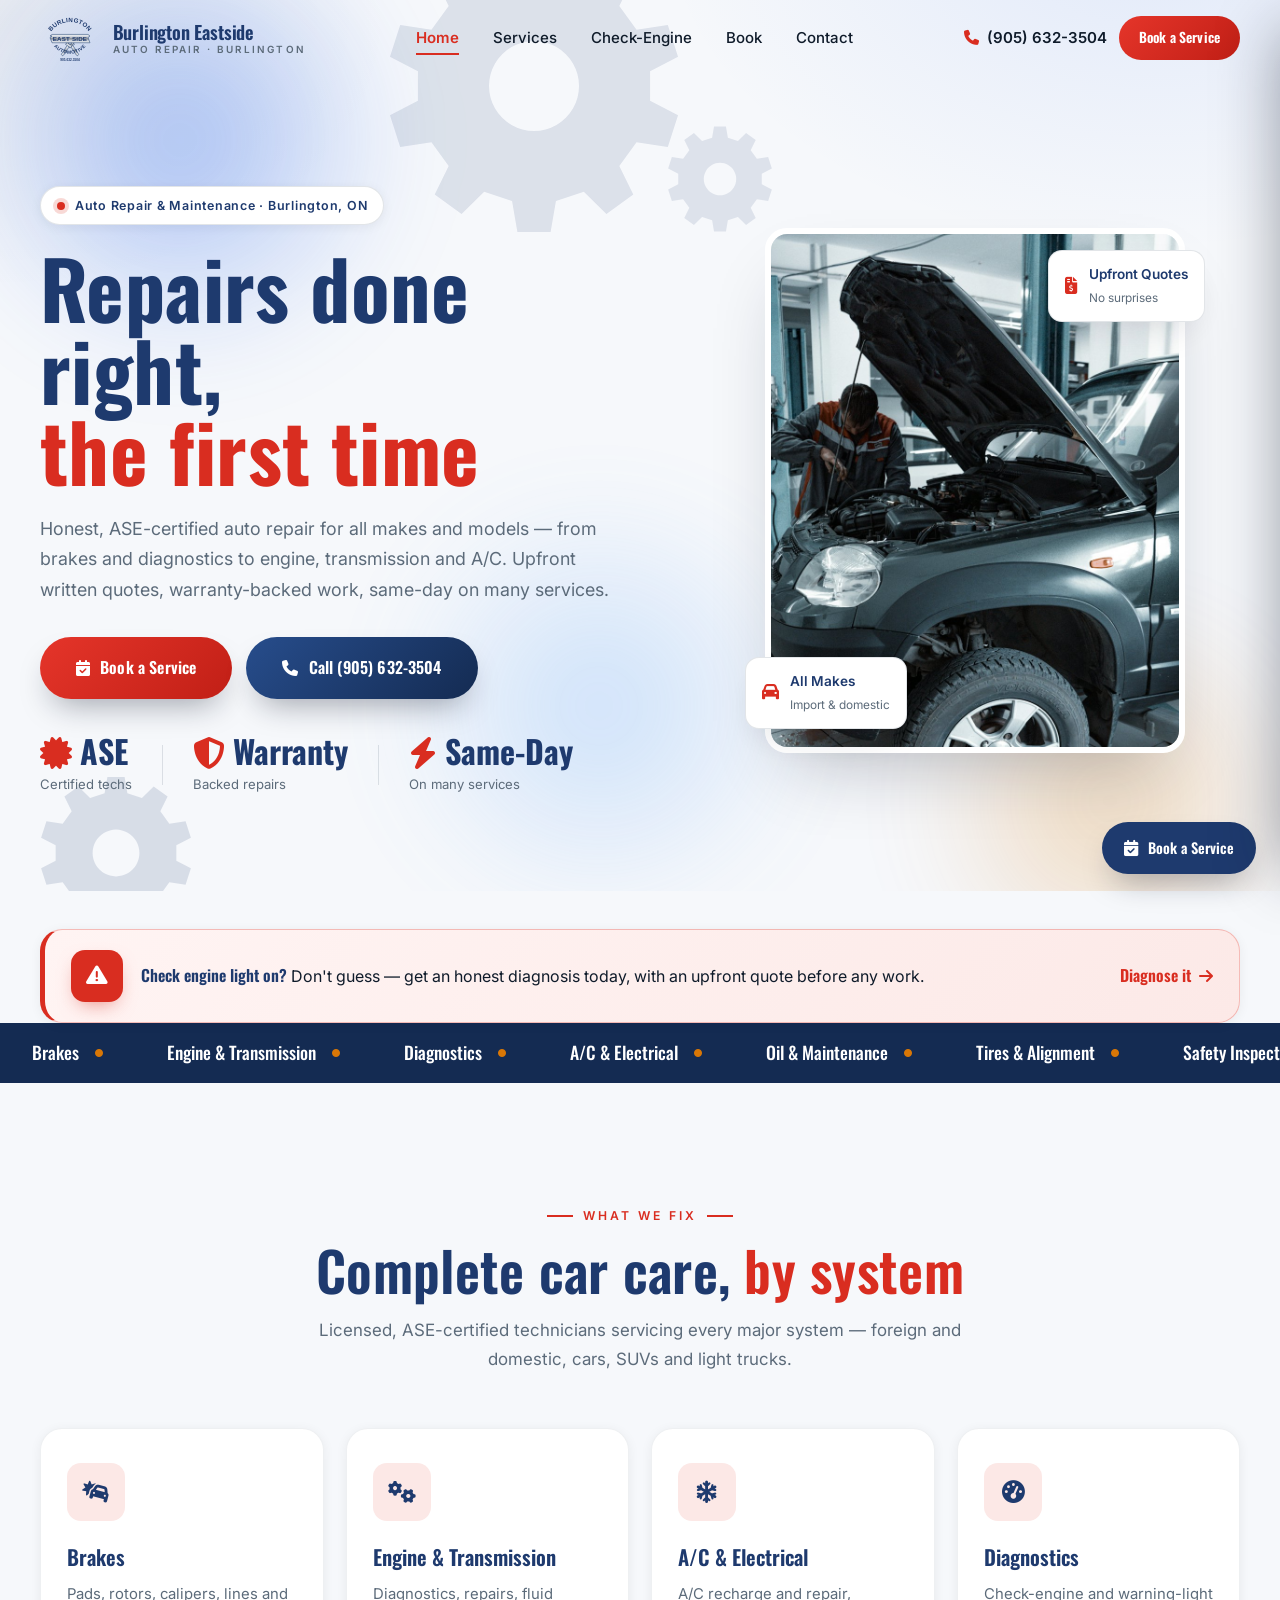
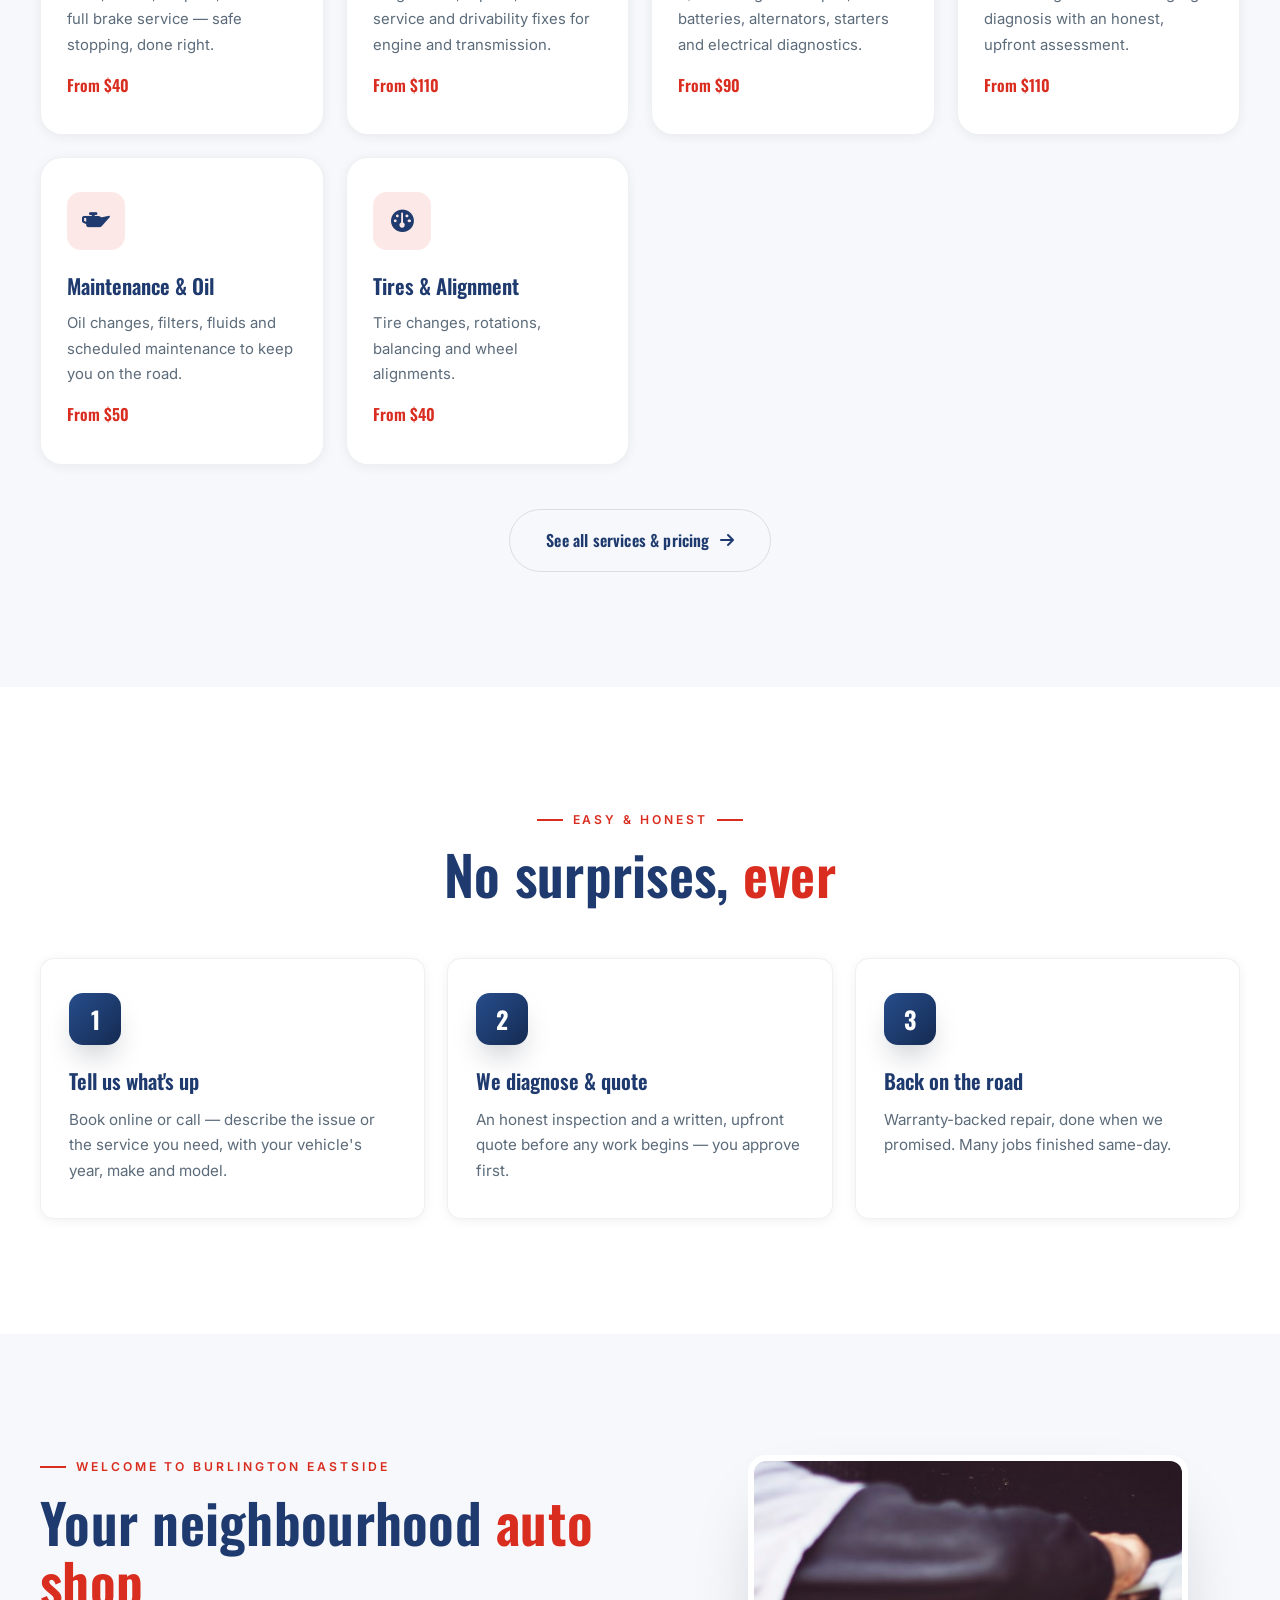
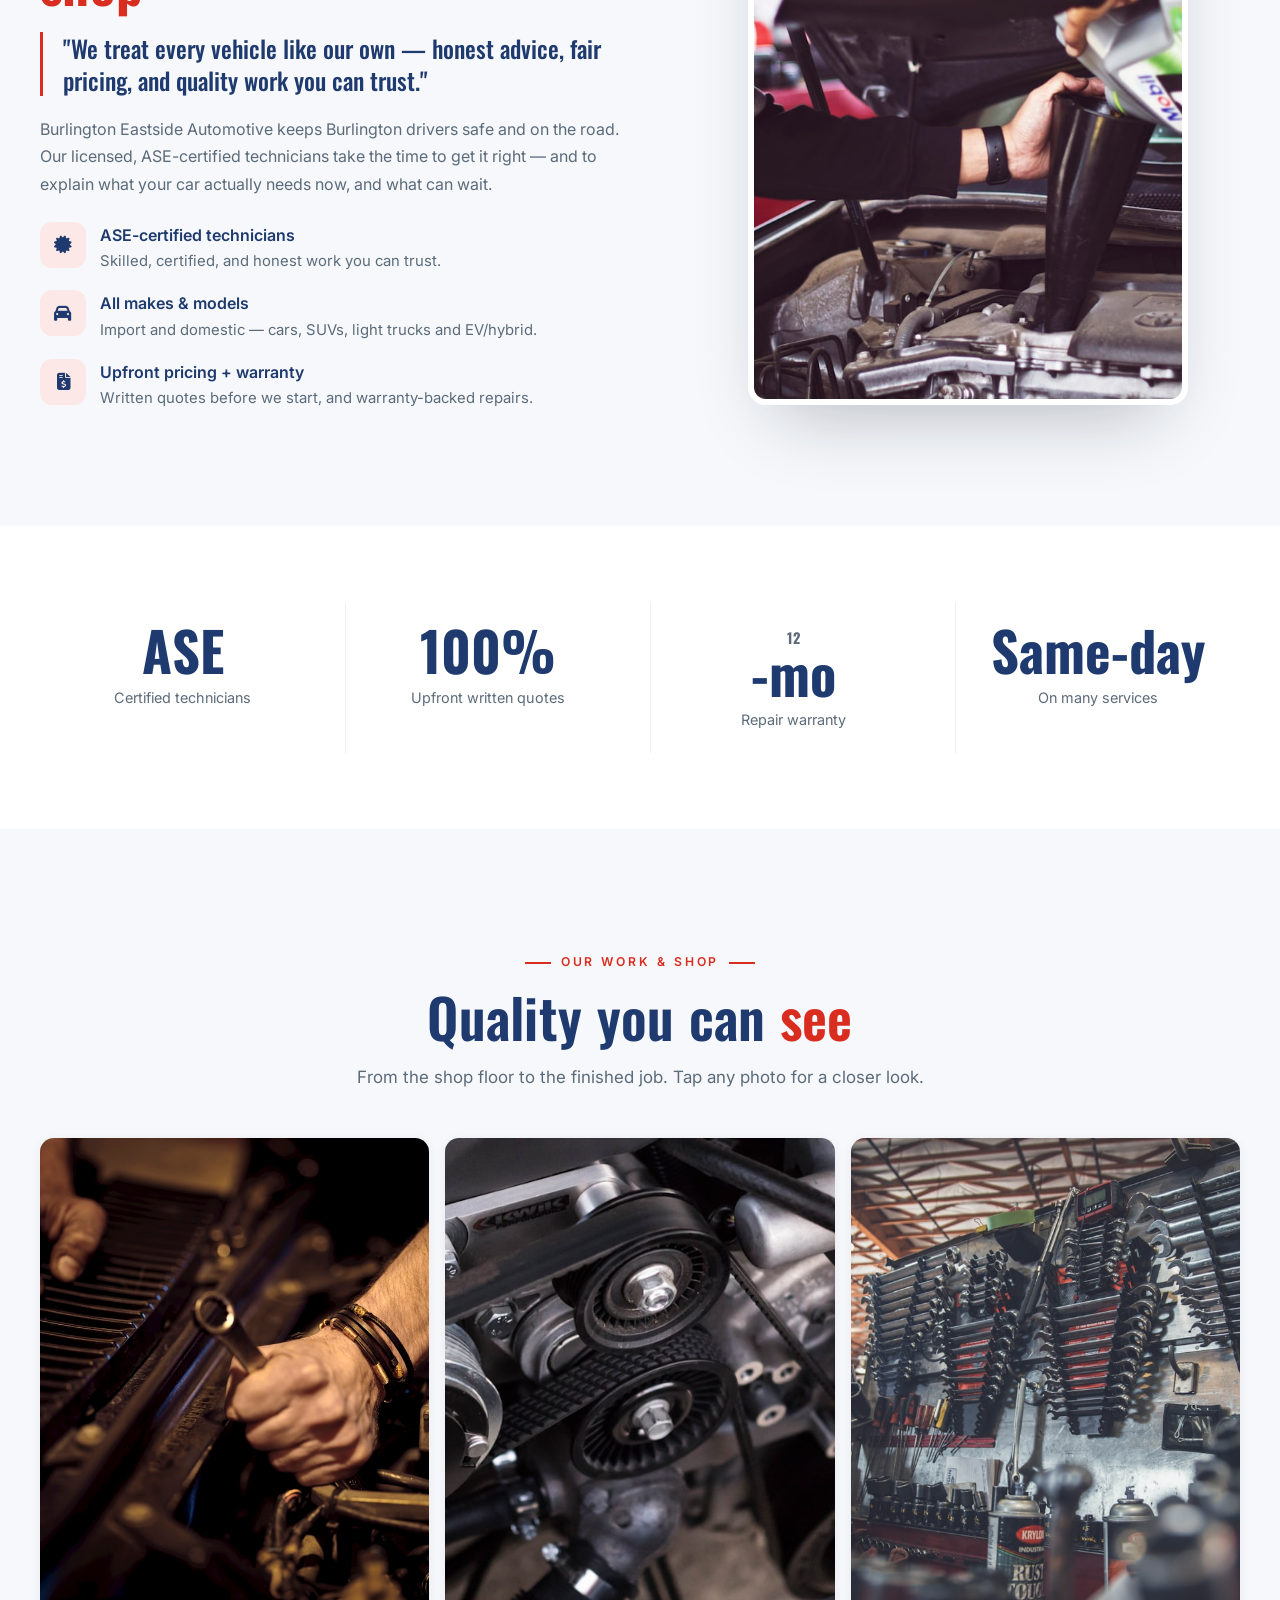
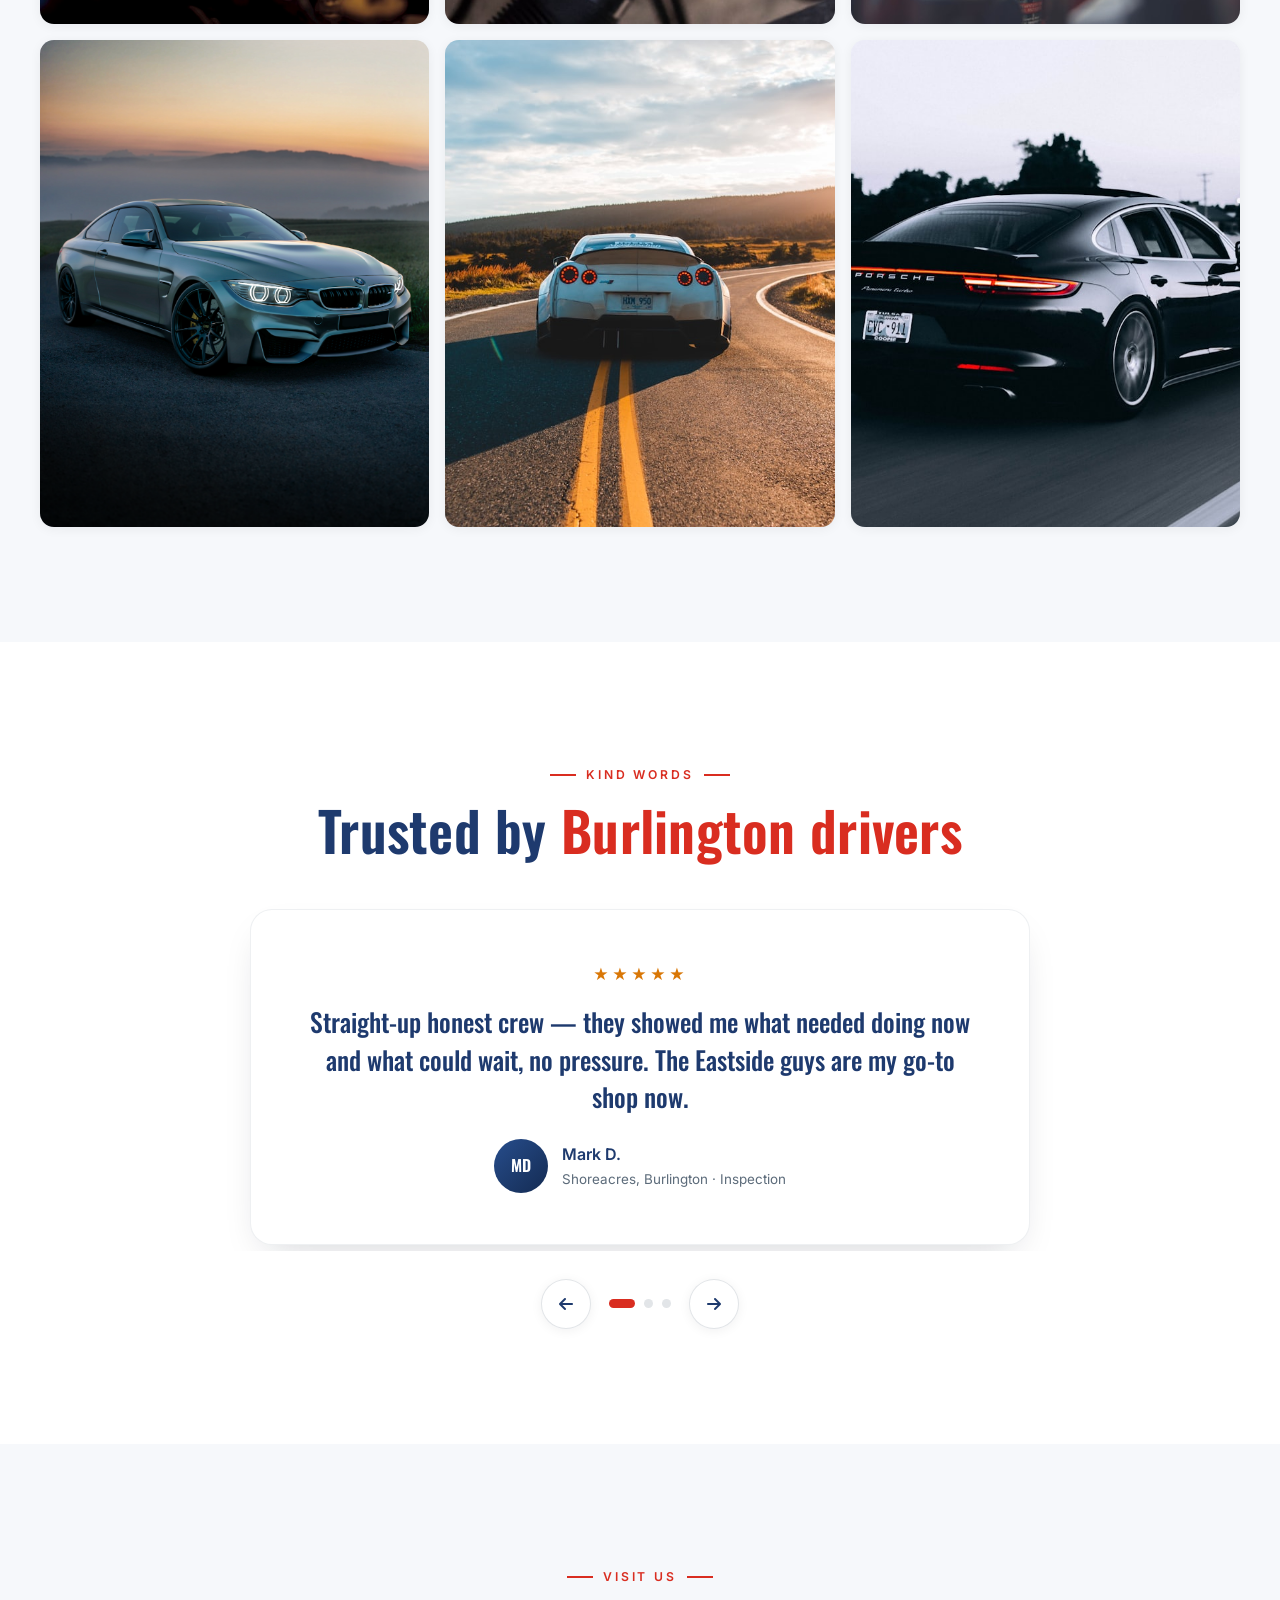
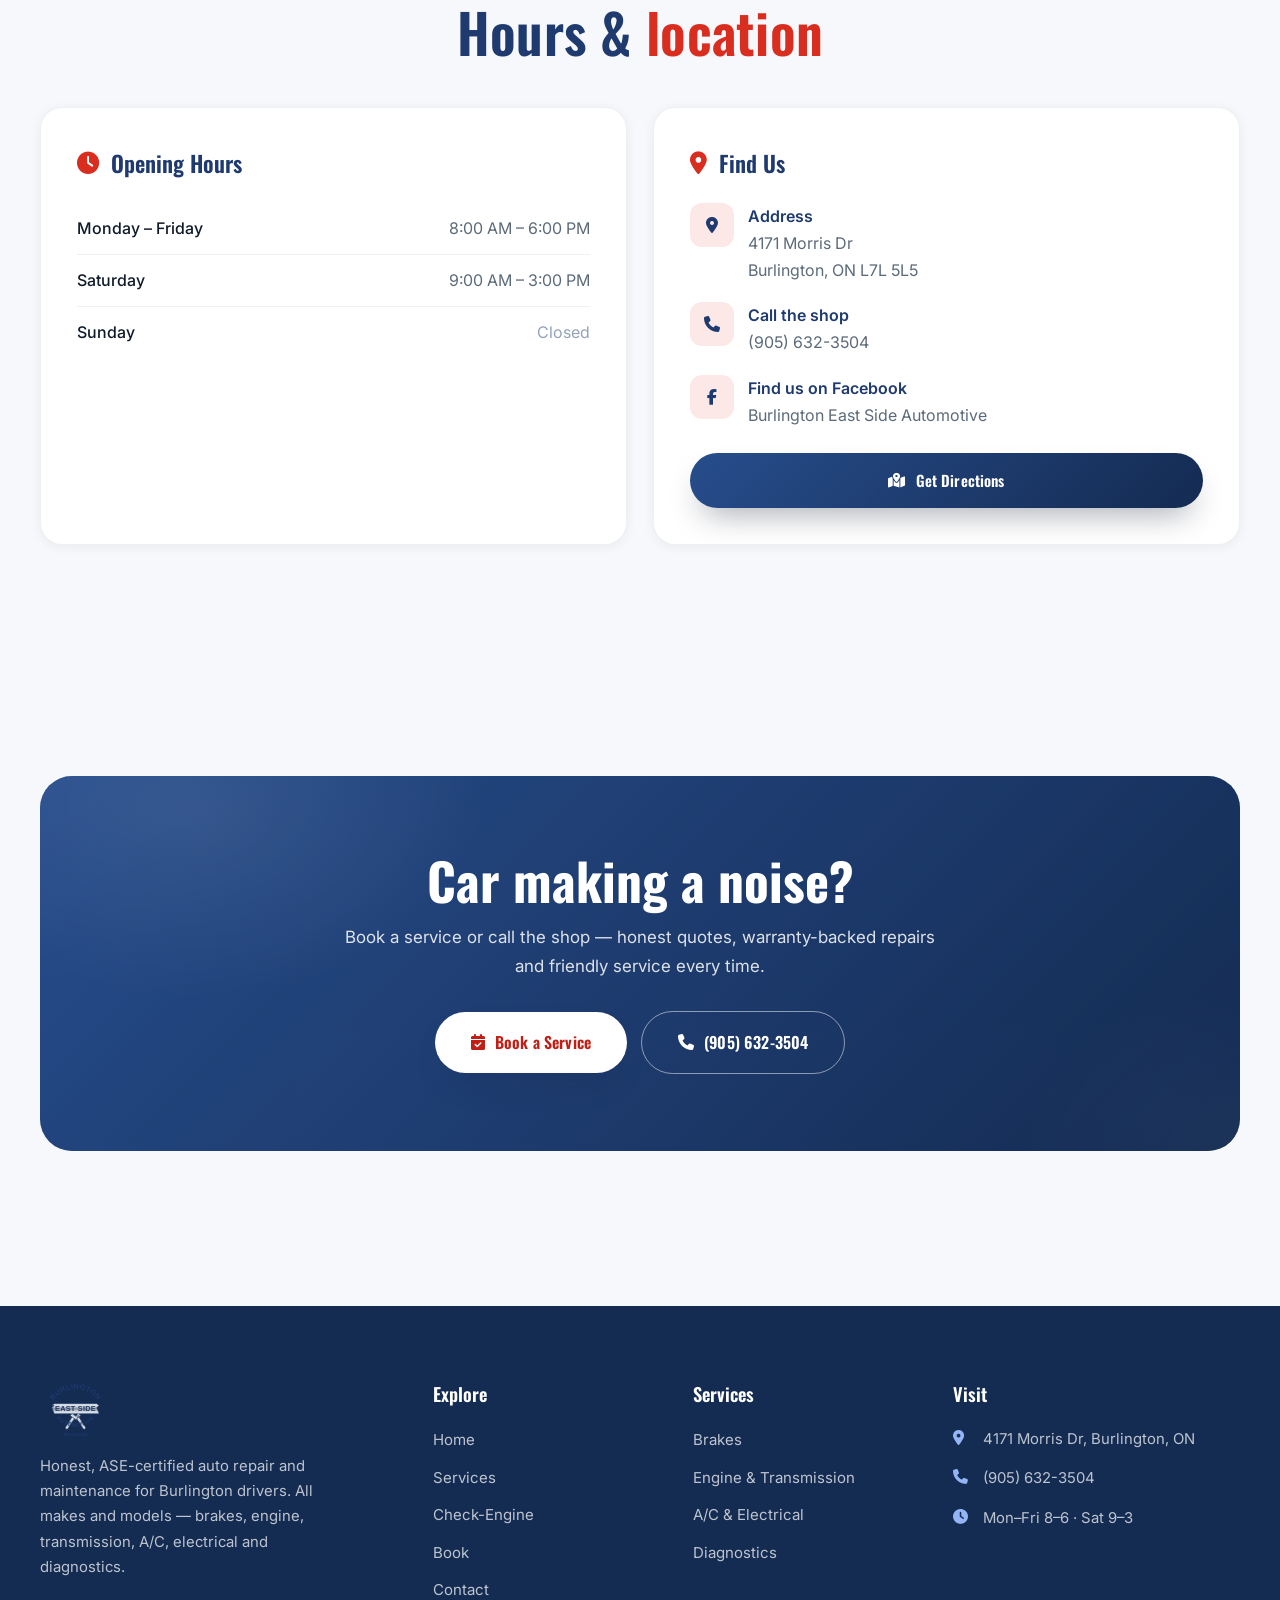
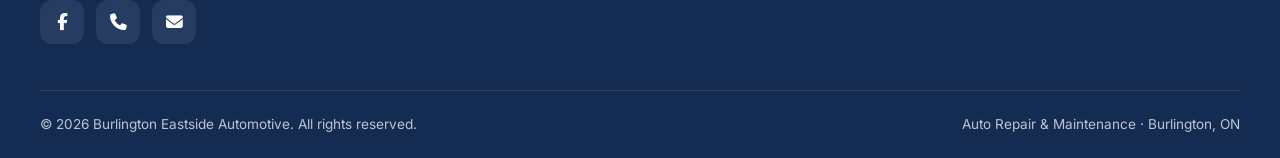
==== commit 85b9f947: "QA pass: fix links/NAP/theme/a11y issues; finalize logo" ====
--- a/index.html
+++ b/index.html
@@ -41,7 +41,7 @@
     <div class="container nav">
       <a href="index.html" class="brand" aria-label="Burlington Eastside Automotive home">
         <img src="assets/logo-mark.svg" alt="Burlington Eastside Automotive" class="brand-logo" />
-        <span class="brand-name"><b>Burlington Eastside</b><small>Services · Burlington</small></span>
+        <span class="brand-name"><b>Burlington Eastside</b><small>Auto Repair · Burlington</small></span>
       </a>
       <nav class="nav-links" aria-label="Primary">
         <a href="index.html" class="active">Home</a>
@@ -249,7 +249,7 @@
           <div class="tst-slide"><div class="tst-card">
             <div class="tst-stars">★★★★★</div>
             <p class="tst-text">Straight-up honest crew — they showed me what needed doing now and what could wait, no pressure. The Eastside guys are my go-to shop now.</p>
-            <div class="tst-author"><div class="tst-avatar">MD</div><div class="who"><b>Mark D.</b><span>Shoreacres, Burlington · Brakes</span></div></div>
+            <div class="tst-author"><div class="tst-avatar">MD</div><div class="who"><b>Mark D.</b><span>Shoreacres, Burlington · Inspection</span></div></div>
           </div></div>
           <div class="tst-slide"><div class="tst-card">
             <div class="tst-stars">★★★★★</div>
--- a/css/styles.css
+++ b/css/styles.css
@@ -1,6 +1,6 @@
 /* ============================================================
-   JAY'S HAIR CUT — Beauty & Barber (Burlington, ON)
-   Clean navy & white design system — all pages
+   BURLINGTON EASTSIDE AUTOMOTIVE — Auto Repair (Burlington, ON)
+   Navy & red design system — all pages
    ============================================================ */
 
 :root {
@@ -132,8 +132,8 @@
 .hero { position: relative; padding: clamp(130px, 16vw, 186px) 0 clamp(60px, 8vw, 96px); overflow: hidden; }
 .hero-grid { display: grid; grid-template-columns: 1.08fr 0.92fr; gap: 46px; align-items: center; }
 .hero-badge { display: inline-flex; align-items: center; gap: 10px; padding: 8px 16px; background: var(--surface); border: 1px solid var(--line); border-radius: 100px; font-size: 0.78rem; font-weight: 600; letter-spacing: 0.06em; color: var(--navy); box-shadow: var(--shadow-sm); }
-.hero-badge .dot { width: 8px; height: 8px; border-radius: 50%; background: var(--navy-bright); box-shadow: 0 0 0 4px rgba(37,99,235,0.18); animation: pulse 2s infinite; }
-@keyframes pulse { 0%,100% { box-shadow: 0 0 0 4px rgba(37,99,235,0.2); } 50% { box-shadow: 0 0 0 8px rgba(37,99,235,0); } }
+.hero-badge .dot { width: 8px; height: 8px; border-radius: 50%; background: var(--navy-bright); box-shadow: 0 0 0 4px rgba(217,45,32,0.18); animation: pulse 2s infinite; }
+@keyframes pulse { 0%,100% { box-shadow: 0 0 0 4px rgba(217,45,32,0.2); } 50% { box-shadow: 0 0 0 8px rgba(217,45,32,0); } }
 .hero-title { font-family: var(--font-display); font-weight: 700; color: var(--navy); font-size: clamp(2.8rem, 6.4vw, 5rem); line-height: 1.02; letter-spacing: -0.02em; margin: 22px 0 0; }
 .hero-title em { font-style: normal; color: var(--navy-bright); }
 .hero-sub { margin-top: 22px; max-width: 52ch; font-size: 1.12rem; color: var(--ink-soft); }
@@ -345,7 +345,7 @@
 .field label .req { color: var(--navy-bright); }
 .field input, .field textarea, .field select { width: 100%; padding: 13px 15px; border-radius: 10px; border: 1.5px solid var(--line); background: #fff; color: var(--ink); transition: border 0.25s, box-shadow 0.25s; }
 .field input::placeholder, .field textarea::placeholder { color: #94A3B8; }
-.field input:focus, .field textarea:focus, .field select:focus { outline: none; border-color: var(--navy-bright); box-shadow: 0 0 0 4px rgba(37,99,235,0.12); }
+.field input:focus, .field textarea:focus, .field select:focus { outline: none; border-color: var(--navy-bright); box-shadow: 0 0 0 4px rgba(217,45,32,0.12); }
 .field textarea { resize: vertical; min-height: 90px; }
 .field-row { display: grid; grid-template-columns: 1fr 1fr; gap: 16px; }
 .hp { position: absolute; left: -9999px; opacity: 0; height: 0; }
@@ -354,7 +354,7 @@
 .chip-opt input { position: absolute; opacity: 0; inset: 0; cursor: pointer; }
 .chip-opt span { display: inline-flex; align-items: center; gap: 8px; padding: 10px 16px; border-radius: 100px; border: 1.5px solid var(--line); background: #fff; color: var(--ink); font-weight: 500; font-size: 0.9rem; transition: all 0.25s; cursor: pointer; }
 .chip-opt input:checked + span { background: var(--navy); color: #fff; border-color: var(--navy); }
-.chip-opt input:focus-visible + span { box-shadow: 0 0 0 4px rgba(37,99,235,0.2); }
+.chip-opt input:focus-visible + span { box-shadow: 0 0 0 4px rgba(217,45,32,0.2); }
 .form-nav { display: flex; justify-content: space-between; gap: 12px; margin-top: 26px; }
 .form-nav .btn--ghost.hidden { visibility: hidden; }
 .form-success { display: none; text-align: center; padding: 20px 10px; animation: fade 0.5s var(--ease); }
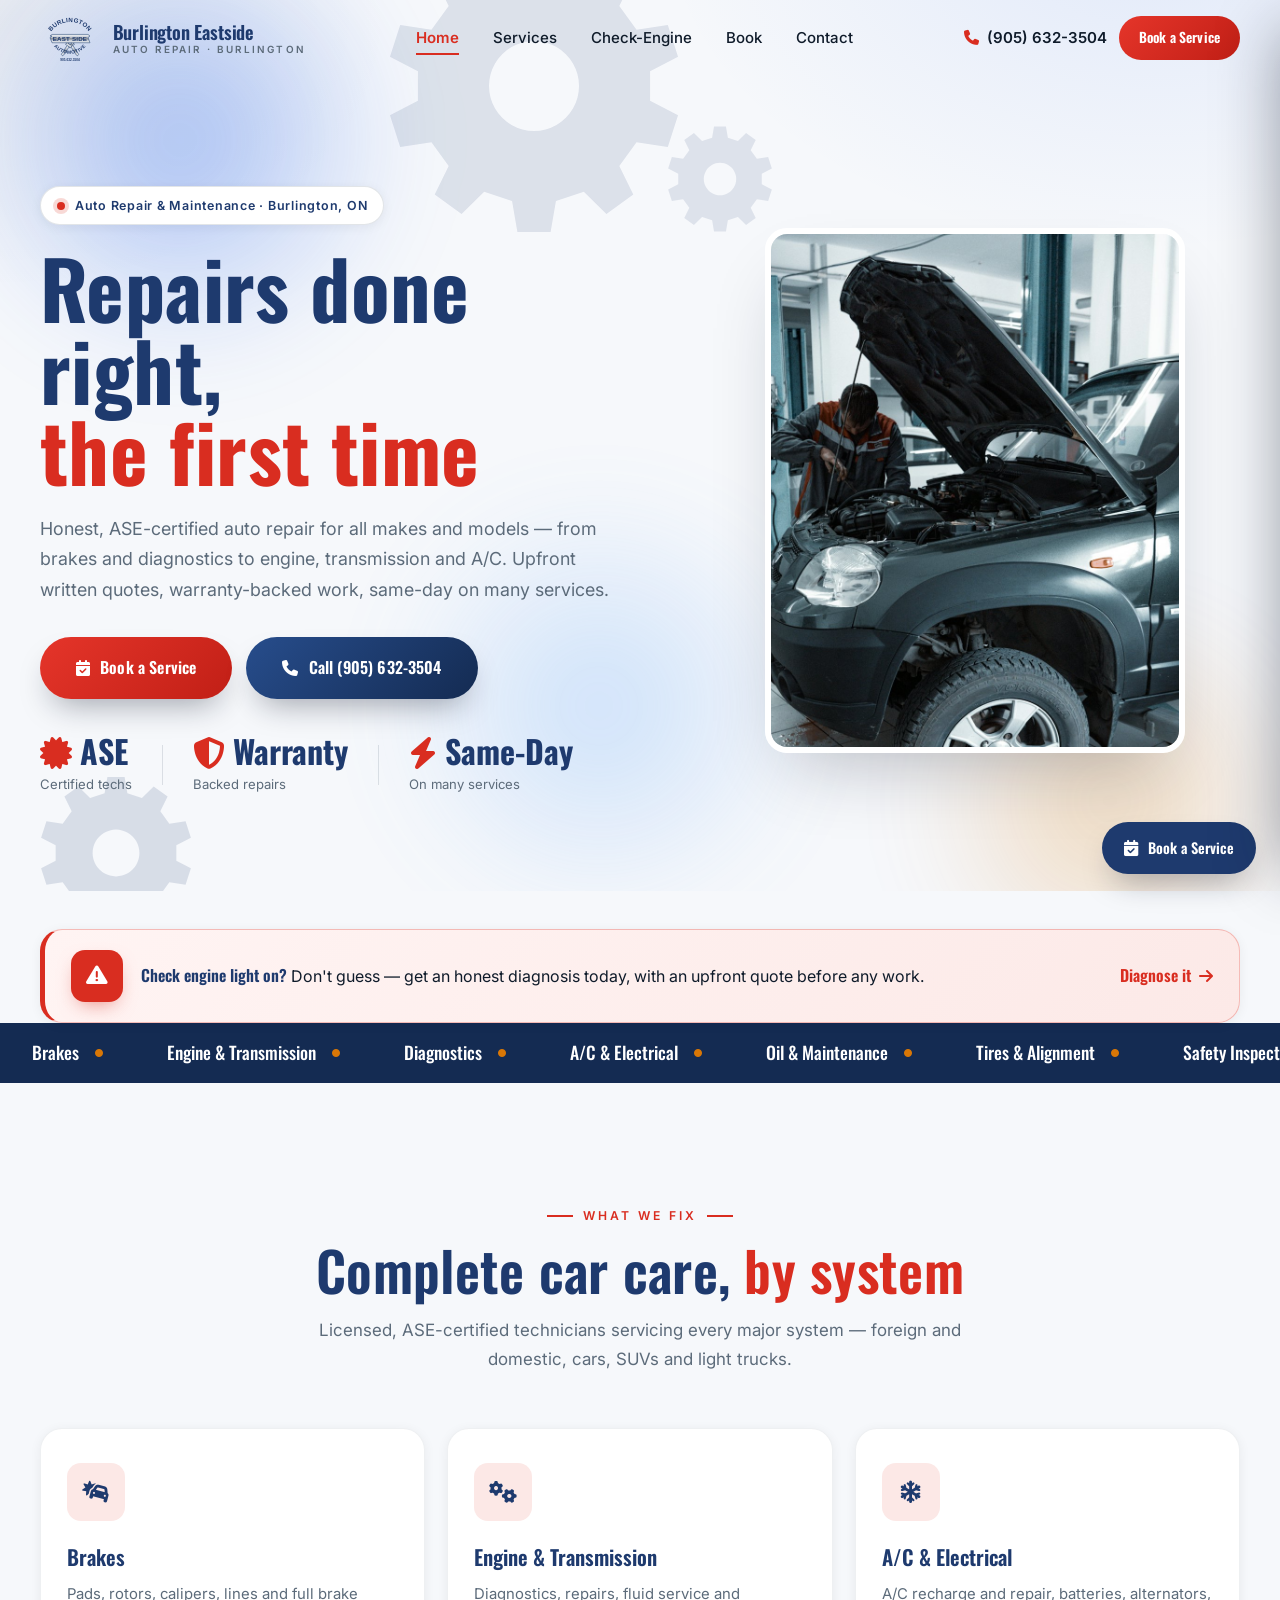
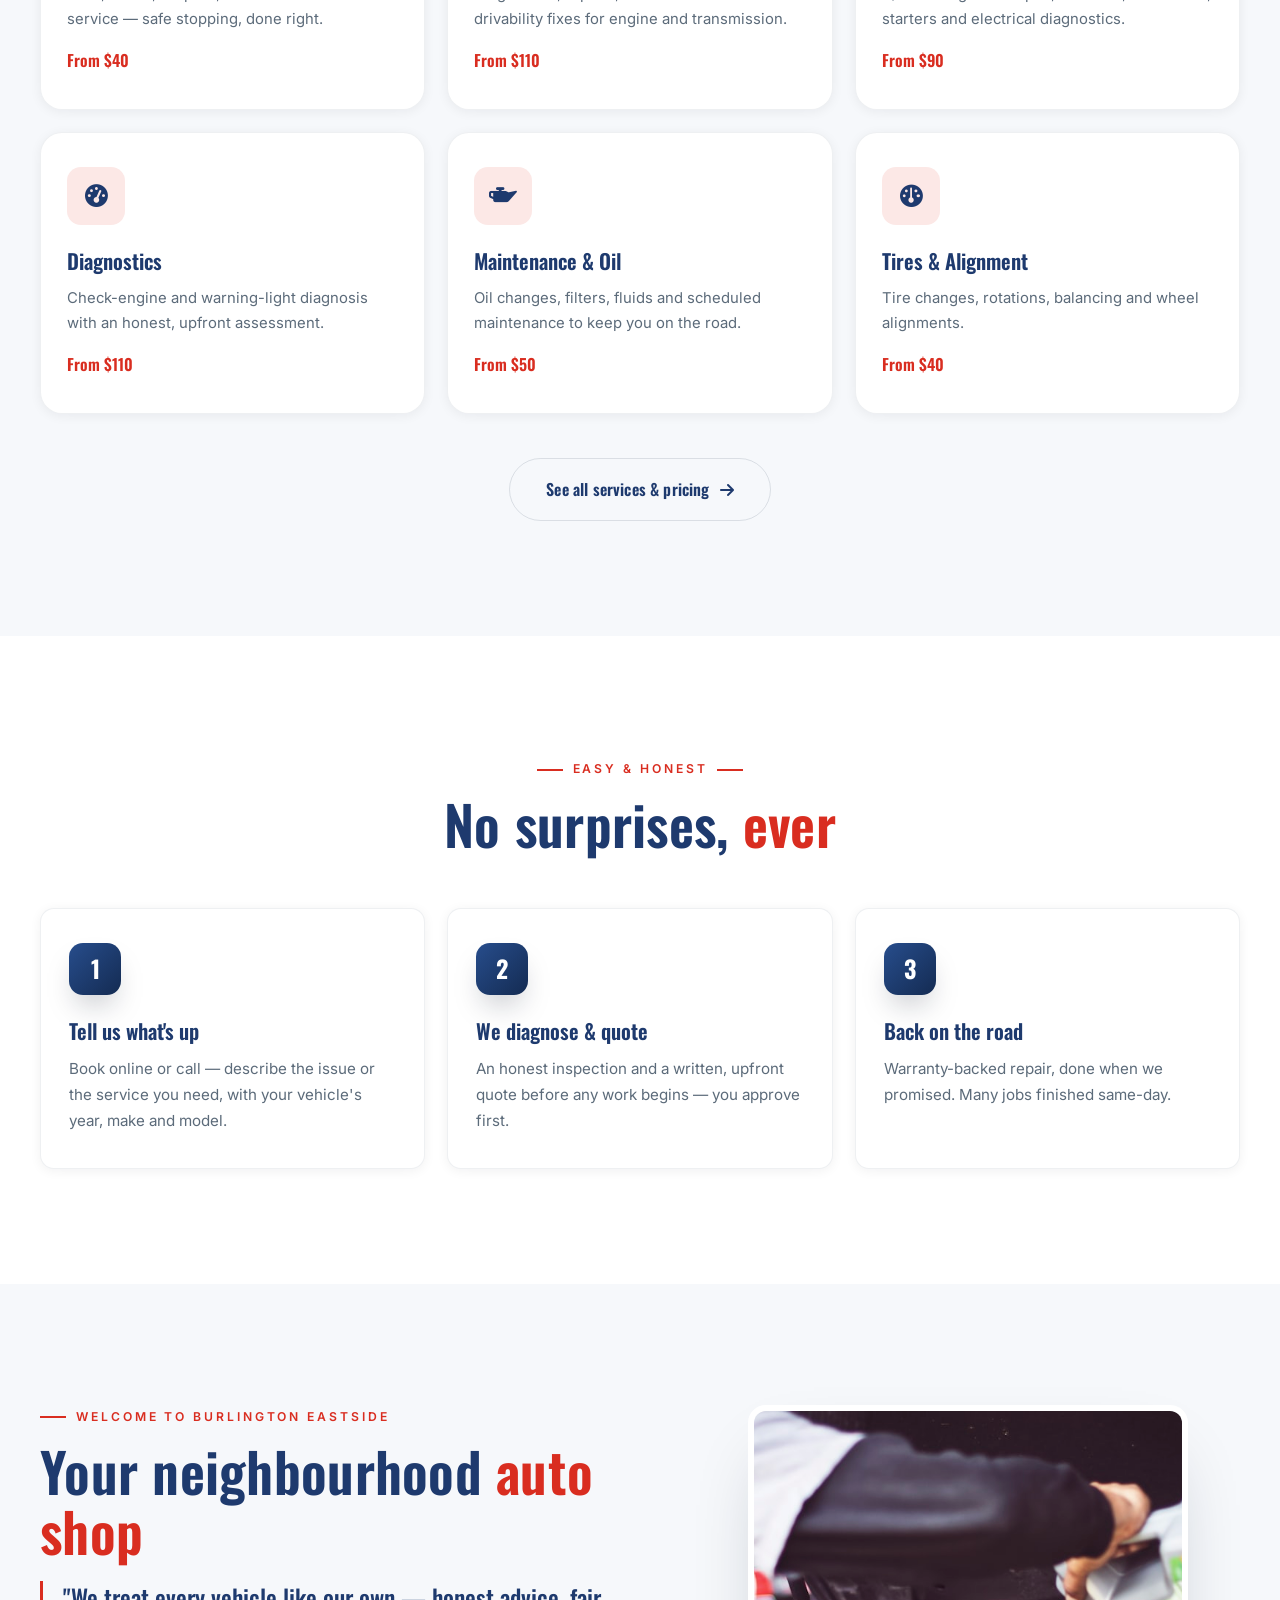
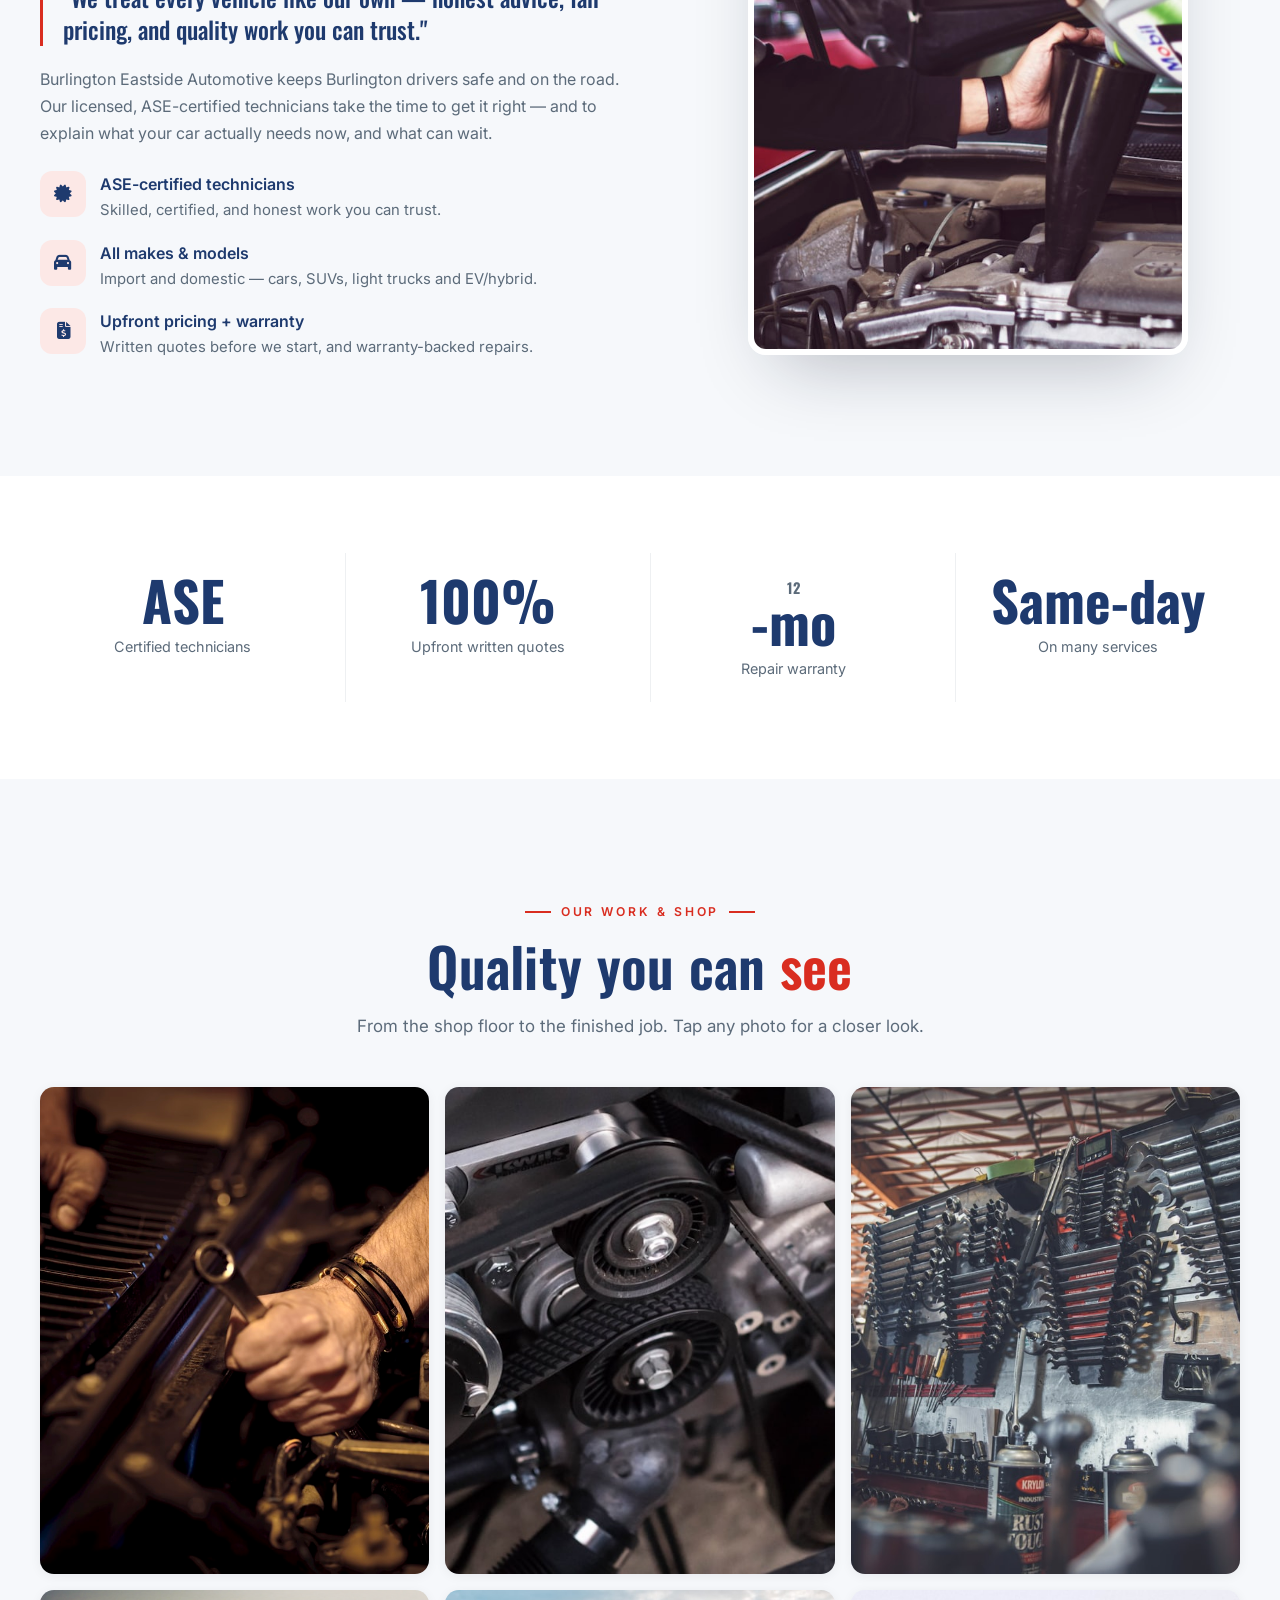
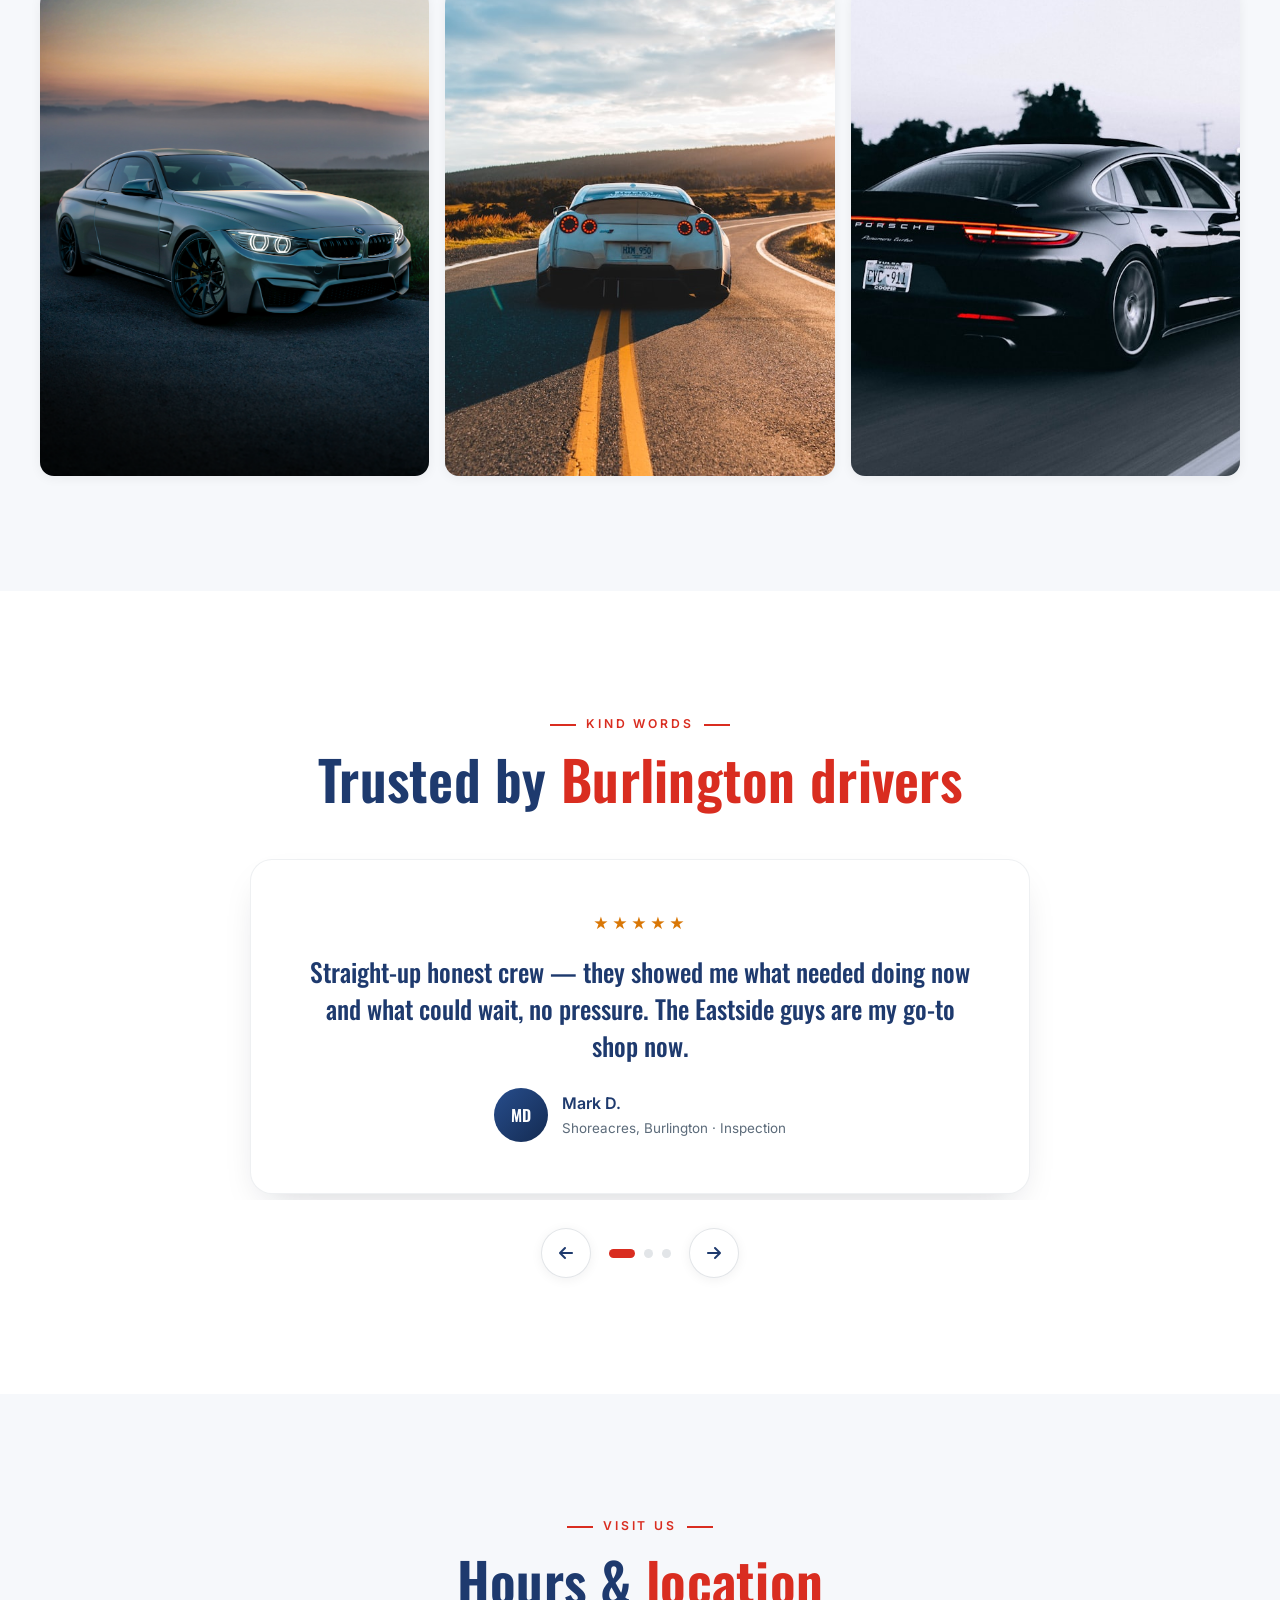
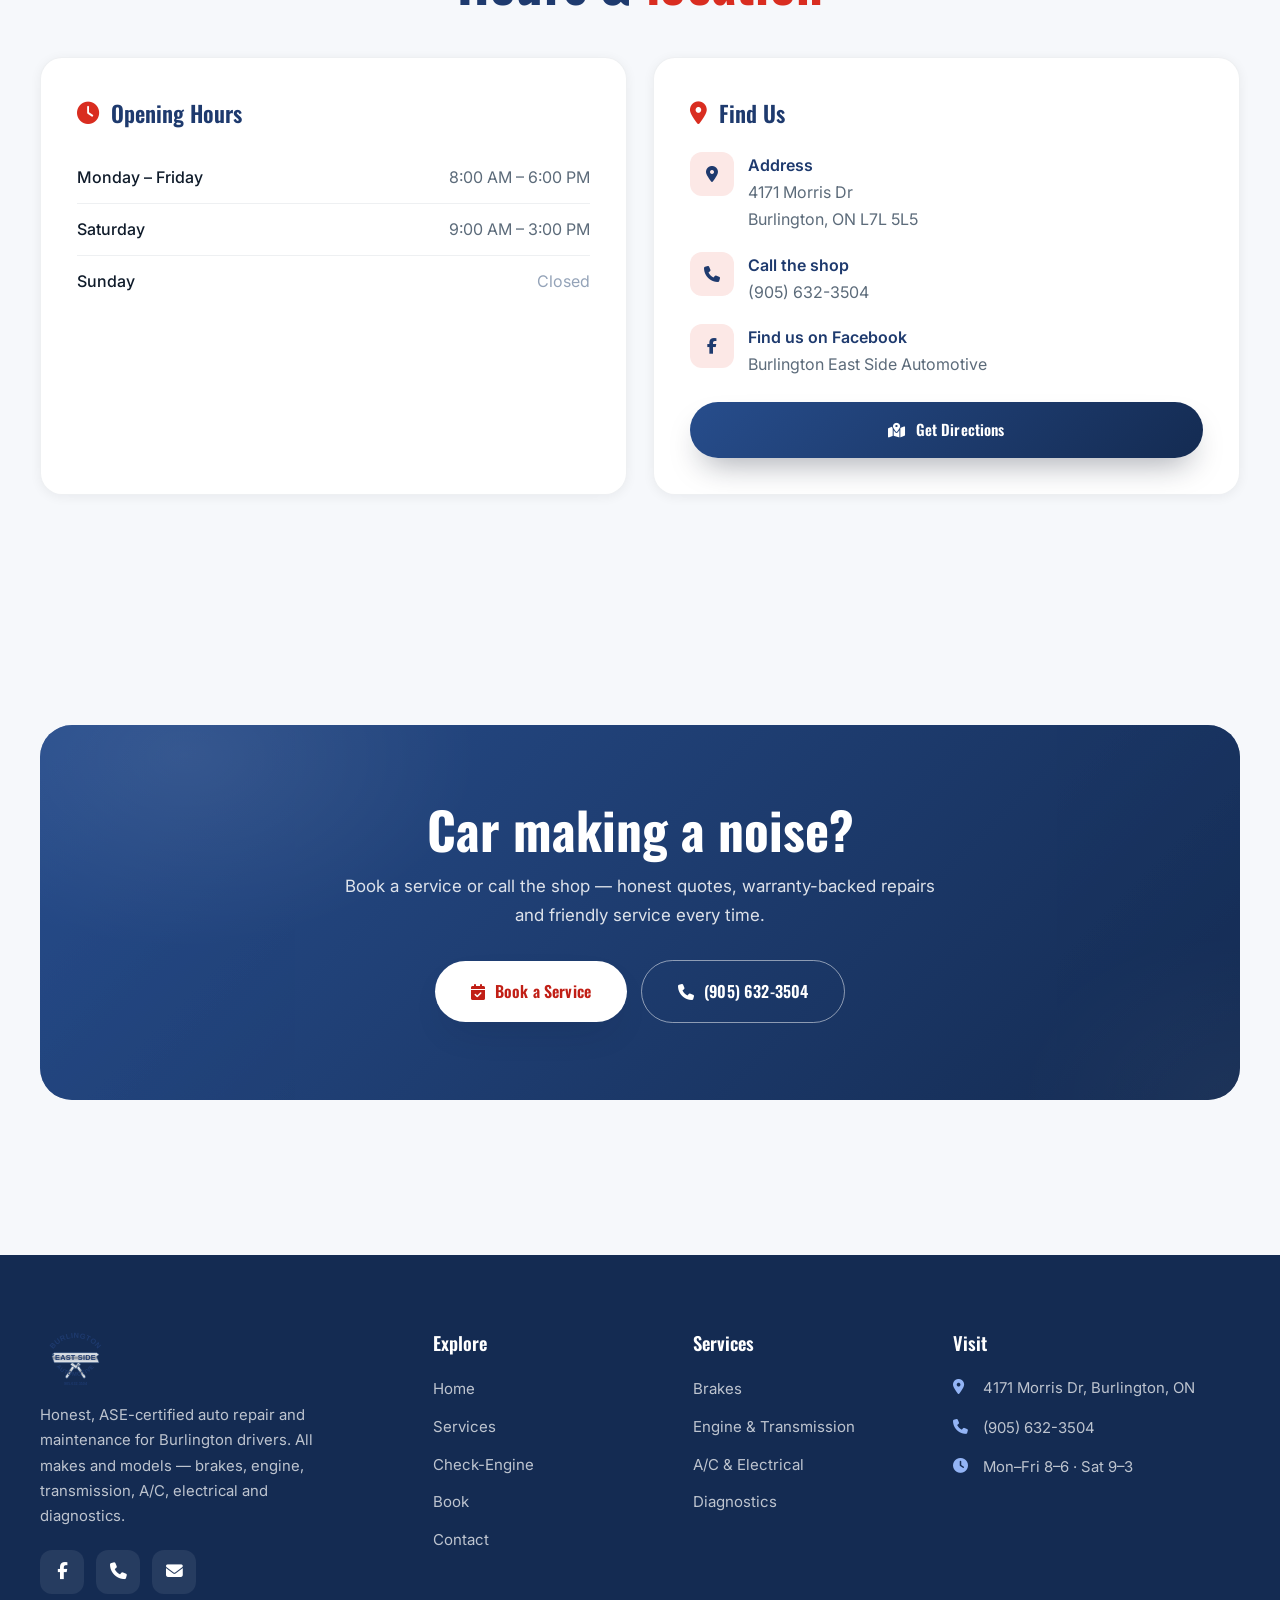
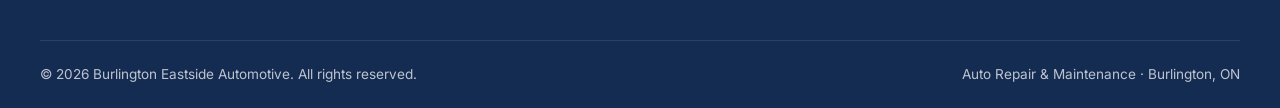
==== commit 53e329cf: "Polish: remove floating hero-tag overlays; balance services grid to 3x2" ====
--- a/index.html
+++ b/index.html
@@ -113,8 +113,6 @@
         <div class="hero-photo-wrap">
           <!-- REPLACE WITH REAL PHOTO: shop storefront / bay with a car on the lift -->
           <div class="hero-photo"><img src="assets/photos/hero.jpg" alt="Technician servicing a vehicle at Burlington Eastside Automotive" data-zoom /></div>
-          <div class="hero-tag t1"><i class="fa-solid fa-file-invoice-dollar"></i><div><b>Upfront Quotes</b><small>No surprises</small></div></div>
-          <div class="hero-tag t2"><i class="fa-solid fa-car"></i><div><b>All Makes</b><small>Import &amp; domestic</small></div></div>
         </div>
       </div>
     </div>
--- a/css/styles.css
+++ b/css/styles.css
@@ -165,7 +165,7 @@
 @keyframes marquee { to { transform: translateX(-50%); } }
 
 /* ============ FEATURE / SERVICE CARDS ============ */
-.feat-grid { display: grid; grid-template-columns: repeat(4, 1fr); gap: 22px; margin-top: 54px; }
+.feat-grid { display: grid; grid-template-columns: repeat(3, 1fr); gap: 22px; margin-top: 54px; }
 .feat-card { background: var(--surface); border: 1px solid var(--line-2); border-radius: var(--r-lg); padding: 34px 26px; box-shadow: var(--shadow-sm); transition: transform 0.4s var(--ease), box-shadow 0.4s; }
 .feat-card:hover { transform: translateY(-8px); box-shadow: var(--shadow-md); }
 .feat-card .ic { width: 58px; height: 58px; border-radius: 14px; display: grid; place-items: center; font-size: 1.4rem; background: var(--navy-soft); color: var(--navy); margin-bottom: 18px; }
